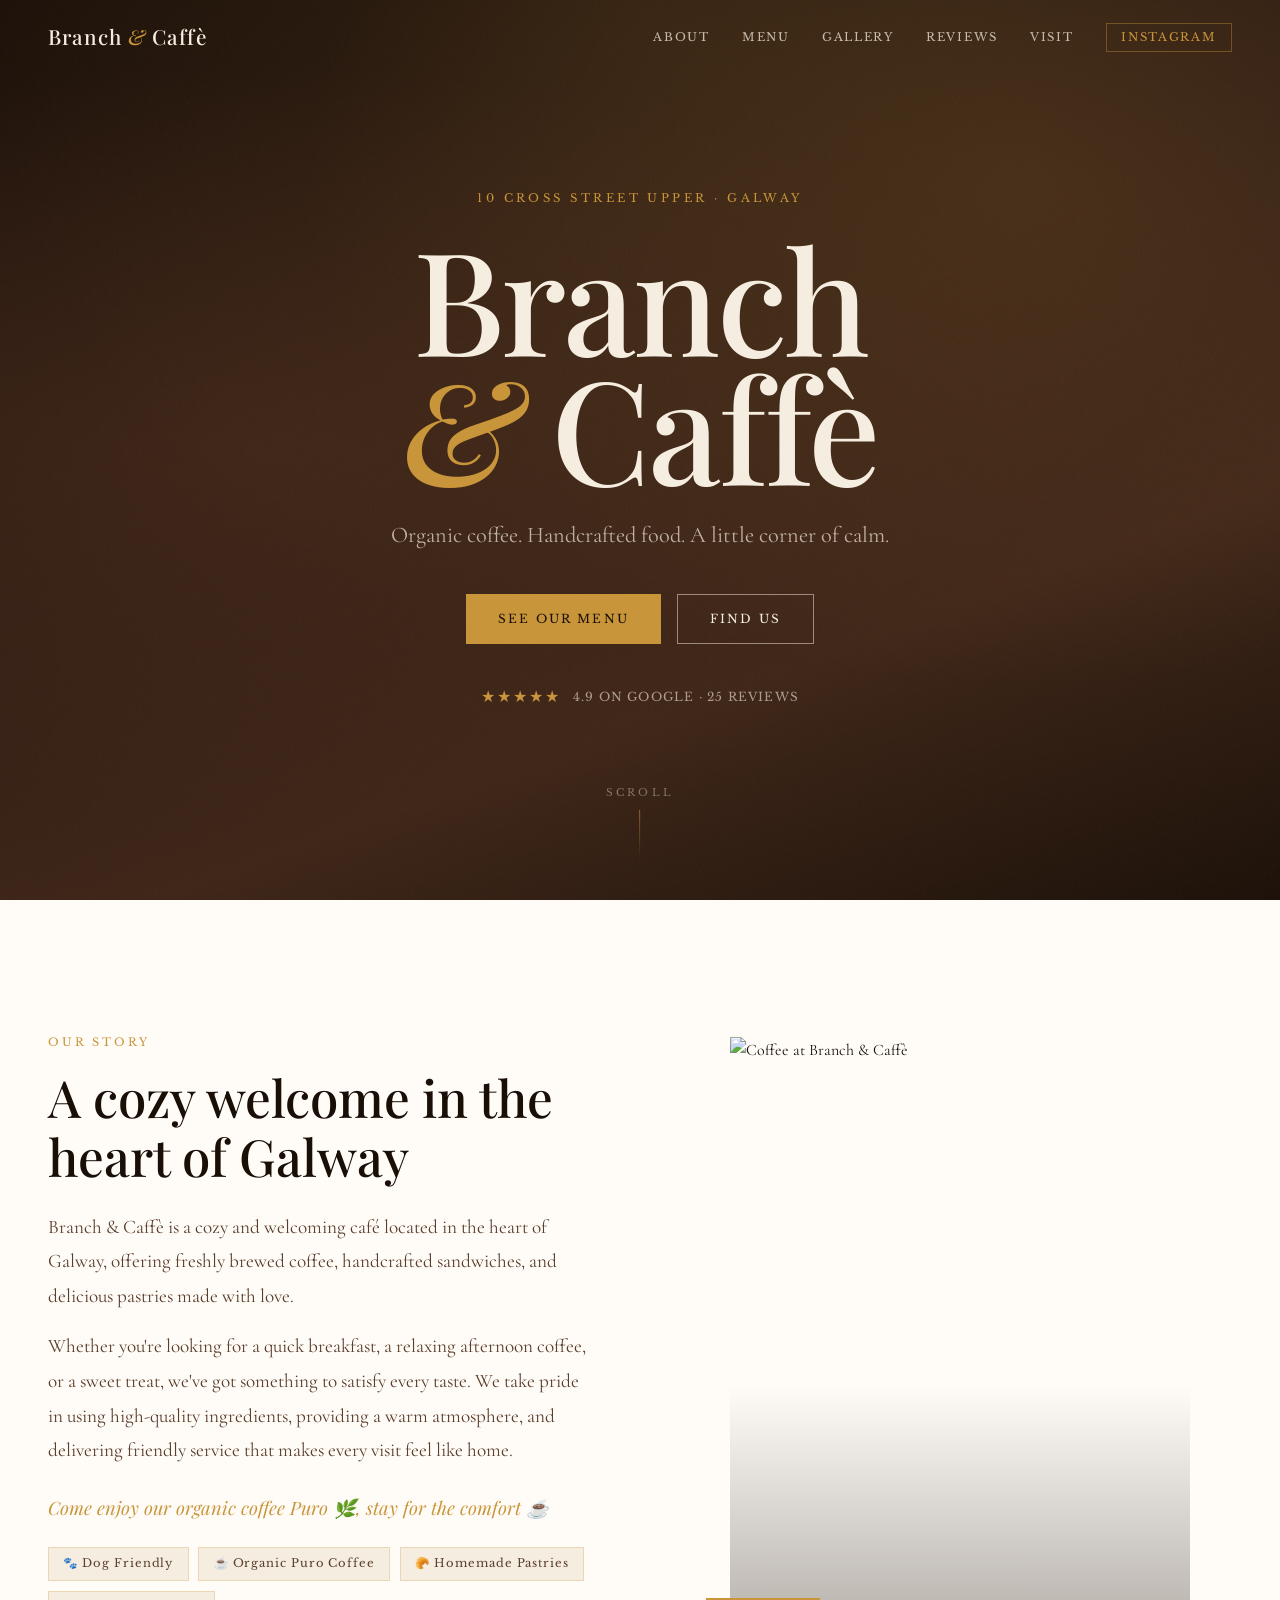
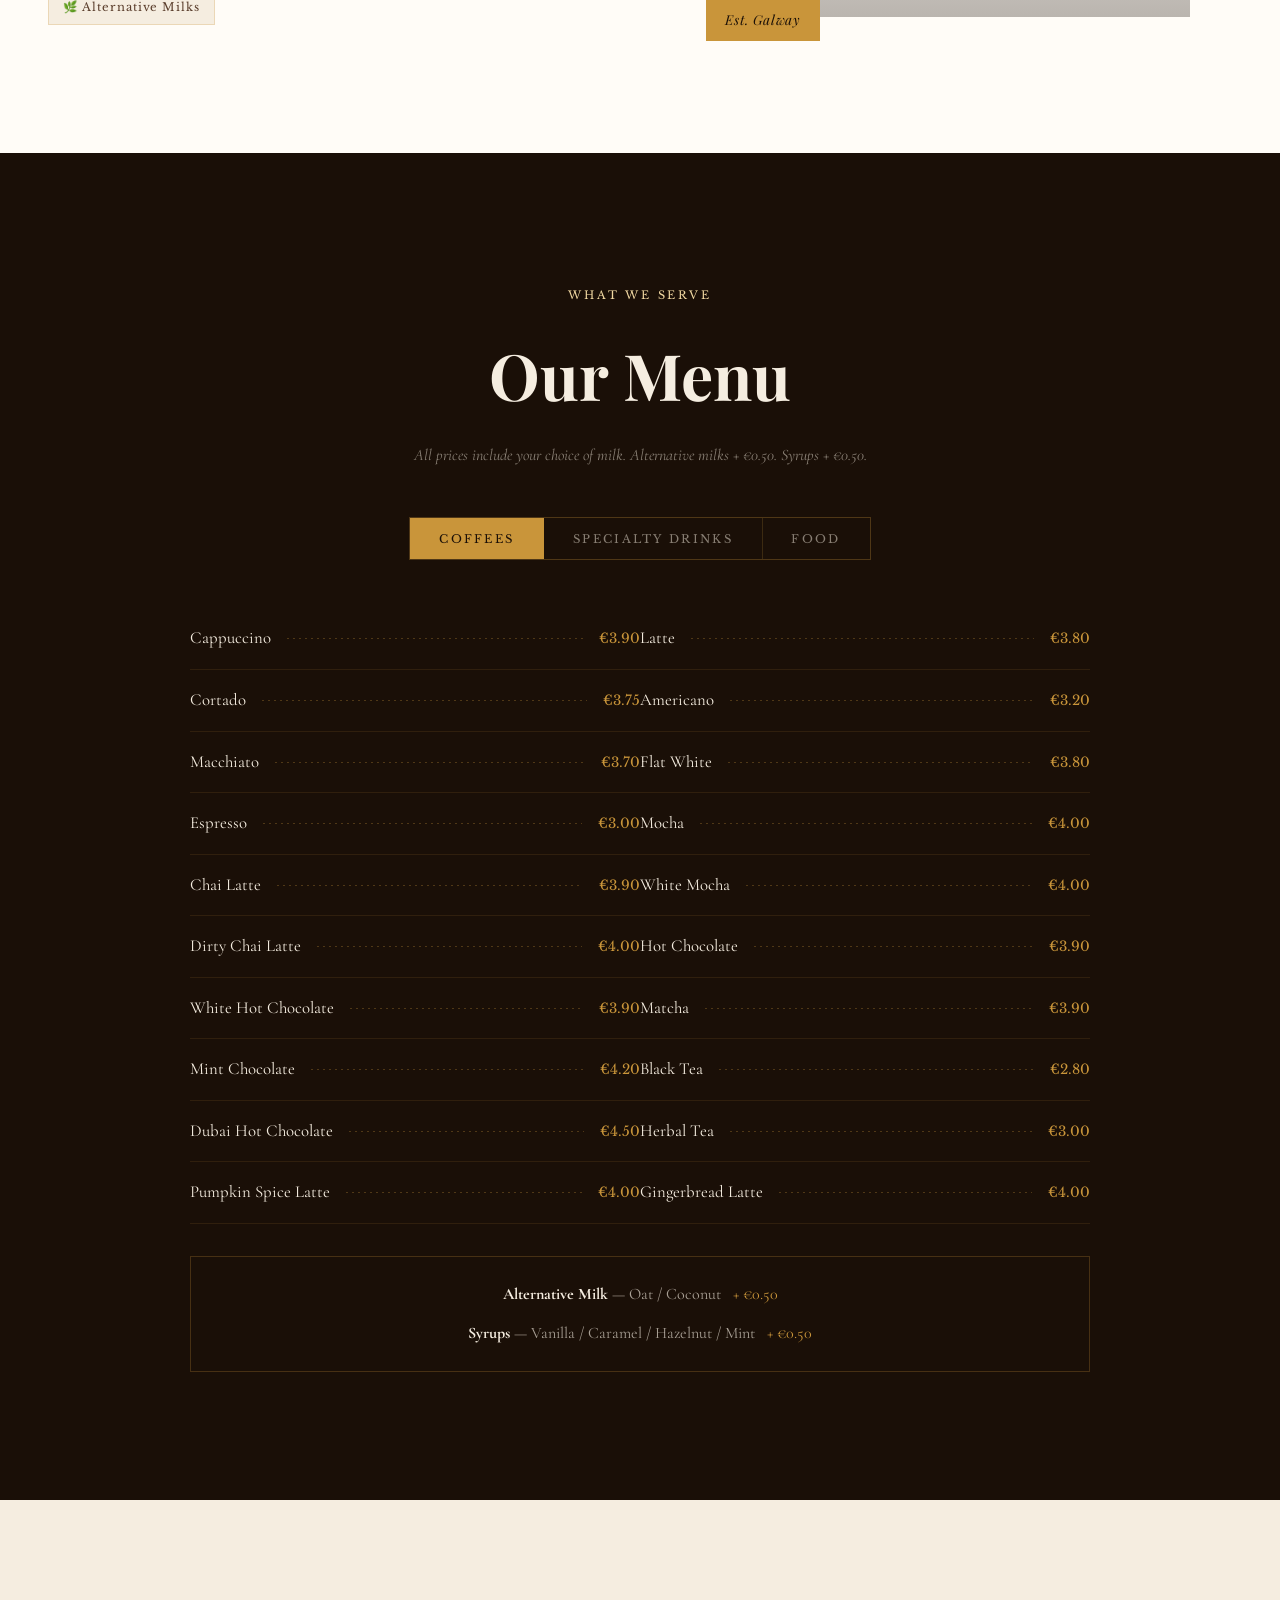
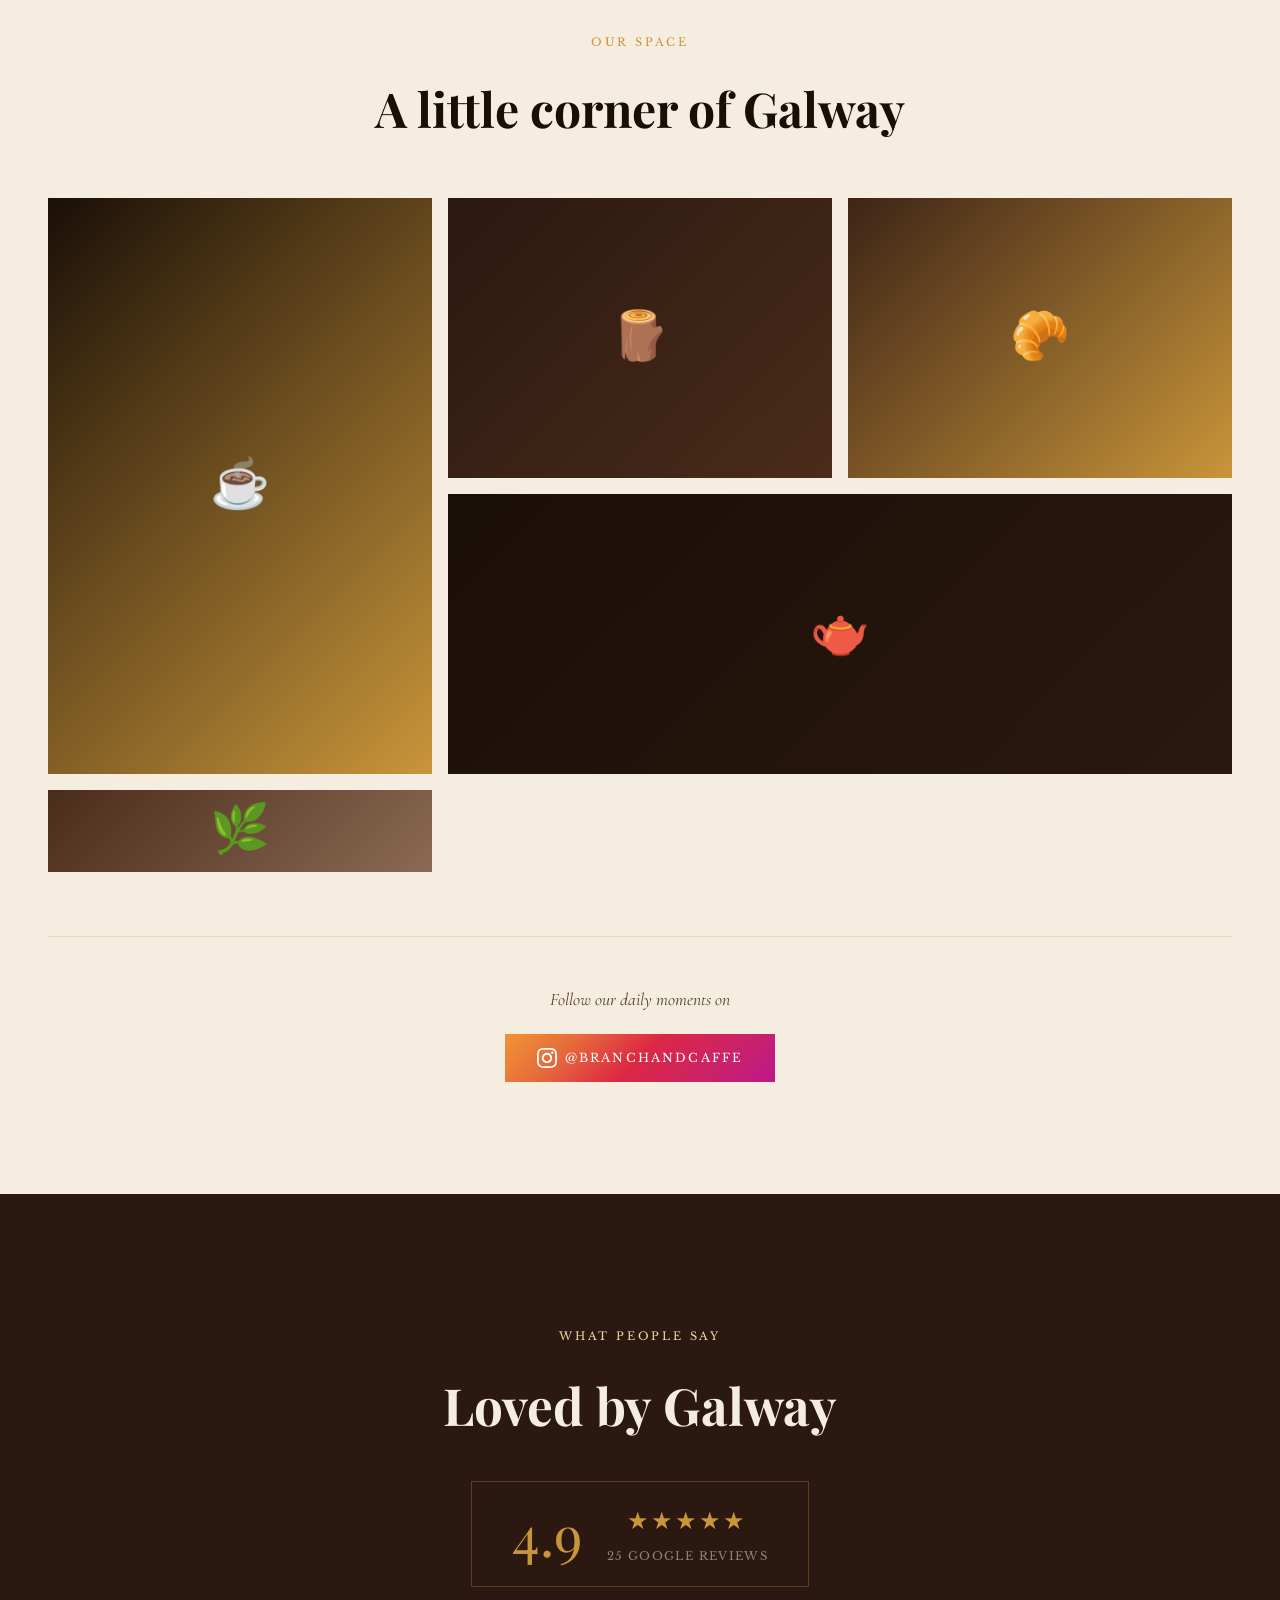
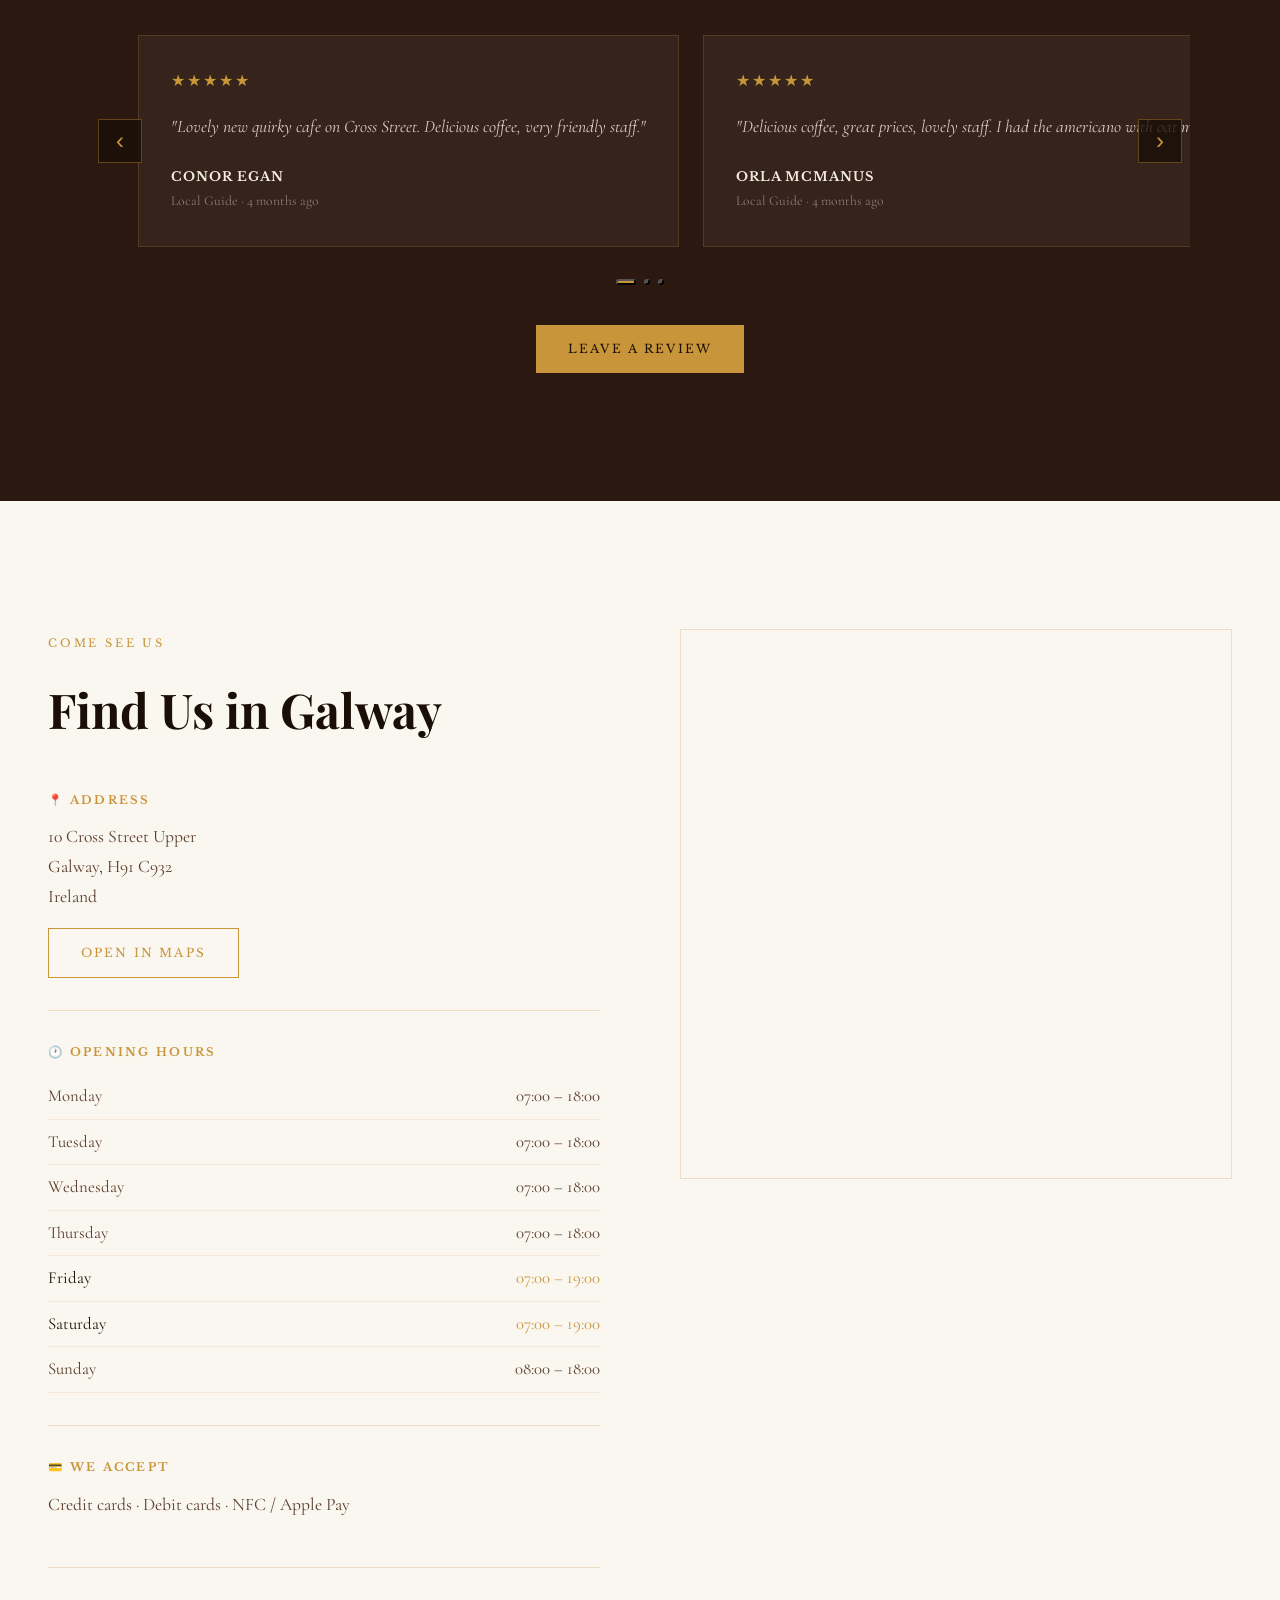
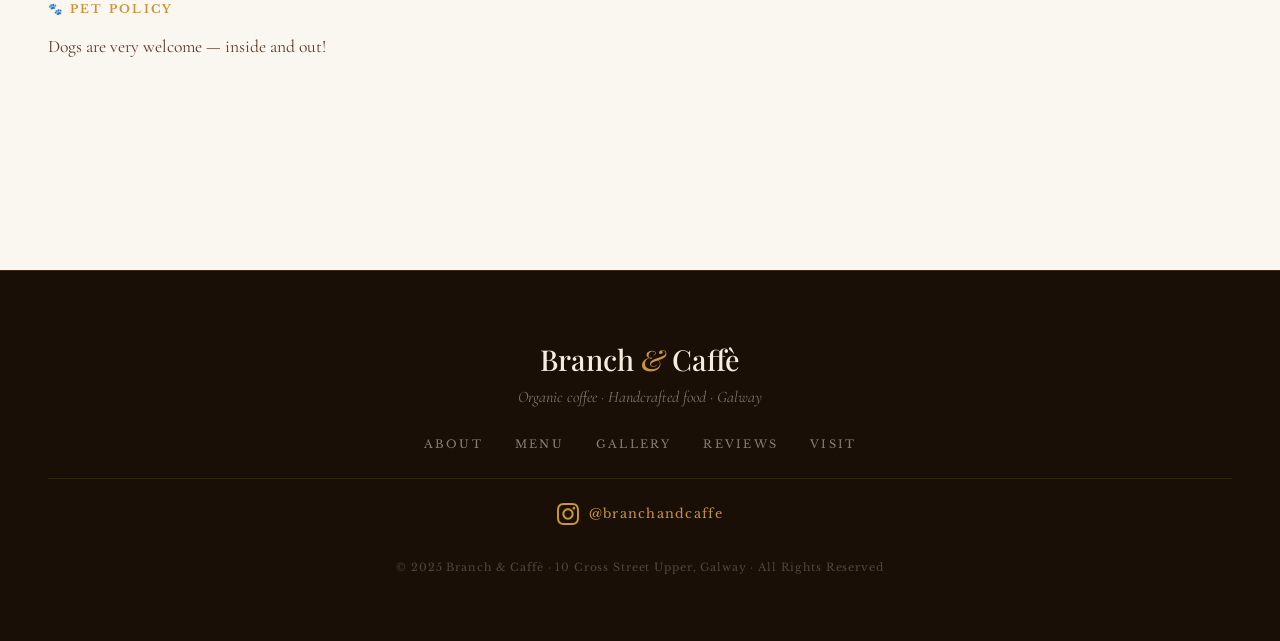
==== index.html @ 41e551ce "Add files via upload" ====
<!DOCTYPE html>
<html lang="en">
<head>
  <meta charset="UTF-8" />
  <meta name="viewport" content="width=device-width, initial-scale=1.0" />
  <title>Branch & Caffè — Galway</title>
  <meta name="description" content="A cozy and welcoming café in the heart of Galway. Organic Puro coffee, handcrafted sandwiches, and delicious pastries made with love." />
  <link rel="preconnect" href="https://fonts.googleapis.com" />
  <link rel="preconnect" href="https://fonts.gstatic.com" crossorigin />
  <link href="https://fonts.googleapis.com/css2?family=Playfair+Display:ital,wght@0,400;0,500;0,700;1,400;1,500&family=Cormorant+Garamond:ital,wght@0,300;0,400;0,500;1,300;1,400&family=Libre+Baskerville:ital,wght@0,400;0,700;1,400&display=swap" rel="stylesheet" />
  <style>/* =============================================
   BRANCH & CAFFÈ — CSS
   Aesthetic: Warm editorial / artisan café
   Palette: Espresso brown, cream ivory, warm gold
============================================= */

*, *::before, *::after {
  box-sizing: border-box;
  margin: 0;
  padding: 0;
}

:root {
  --espresso: #1a0f07;
  --dark-roast: #2b1810;
  --medium-roast: #4a2c1a;
  --cream: #f5ede0;
  --ivory: #faf6f0;
  --warm-white: #fffcf7;
  --gold: #c9953a;
  --gold-light: #e8b86d;
  --gold-pale: #f2d9a2;
  --text-dark: #1a0f07;
  --text-mid: #5a3d2b;
  --text-light: #8a6a54;
  --border: rgba(201, 149, 58, 0.25);

  --font-display: 'Playfair Display', Georgia, serif;
  --font-body: 'Cormorant Garamond', Georgia, serif;
  --font-serif: 'Libre Baskerville', Georgia, serif;

  --transition: 0.35s cubic-bezier(0.4, 0, 0.2, 1);
  --radius: 2px;
}

html {
  scroll-behavior: smooth;
  font-size: 16px;
}

body {
  font-family: var(--font-body);
  background: var(--ivory);
  color: var(--text-dark);
  line-height: 1.7;
  overflow-x: hidden;
}

img {
  display: block;
  width: 100%;
  height: 100%;
  object-fit: cover;
}

/* =============================================
   UTILITIES
============================================= */

.section-label {
  display: inline-block;
  font-family: var(--font-serif);
  font-size: 0.7rem;
  font-weight: 400;
  letter-spacing: 0.25em;
  text-transform: uppercase;
  color: var(--gold);
  margin-bottom: 1rem;
}

.stars {
  color: var(--gold);
  letter-spacing: 2px;
  font-size: 1rem;
}
.stars--lg { font-size: 1.5rem; }

/* BUTTONS */
.btn {
  display: inline-flex;
  align-items: center;
  gap: 0.5rem;
  padding: 0.85rem 2rem;
  font-family: var(--font-serif);
  font-size: 0.75rem;
  letter-spacing: 0.18em;
  text-transform: uppercase;
  text-decoration: none;
  border: none;
  cursor: pointer;
  transition: var(--transition);
  position: relative;
  overflow: hidden;
}
.btn::before {
  content: '';
  position: absolute;
  inset: 0;
  background: rgba(255,255,255,0.1);
  transform: translateX(-100%);
  transition: transform 0.4s ease;
}
.btn:hover::before { transform: translateX(0); }

.btn--primary {
  background: var(--gold);
  color: var(--espresso);
}
.btn--primary:hover { background: var(--gold-light); }

.btn--ghost {
  background: transparent;
  color: var(--cream);
  border: 1px solid rgba(245,237,224,0.5);
}
.btn--ghost:hover { border-color: var(--cream); background: rgba(245,237,224,0.08); }

.btn--outline {
  background: transparent;
  color: var(--gold);
  border: 1px solid var(--gold);
}
.btn--outline:hover { background: var(--gold); color: var(--espresso); }

.btn--instagram {
  background: linear-gradient(135deg, #f09433 0%, #e6683c 25%, #dc2743 50%, #cc2366 75%, #bc1888 100%);
  color: white;
}
.btn--instagram:hover { opacity: 0.9; transform: translateY(-1px); }

/* =============================================
   NAVIGATION
============================================= */

.nav {
  position: fixed;
  top: 0;
  left: 0;
  right: 0;
  z-index: 1000;
  display: flex;
  align-items: center;
  justify-content: space-between;
  padding: 1.2rem 3rem;
  transition: background 0.4s ease, box-shadow 0.4s ease;
}
.nav.scrolled {
  background: rgba(26, 15, 7, 0.97);
  backdrop-filter: blur(12px);
  box-shadow: 0 1px 0 rgba(201,149,58,0.2);
}

.nav__logo-text {
  font-family: var(--font-display);
  font-size: 1.3rem;
  font-weight: 500;
  color: var(--cream);
  letter-spacing: 0.05em;
}
.nav__logo-text em {
  font-style: italic;
  color: var(--gold);
}

.nav__links {
  display: flex;
  list-style: none;
  gap: 2rem;
  align-items: center;
}

.nav__link {
  font-family: var(--font-serif);
  font-size: 0.72rem;
  letter-spacing: 0.15em;
  text-transform: uppercase;
  text-decoration: none;
  color: rgba(245,237,224,0.75);
  transition: color 0.25s ease;
  position: relative;
}
.nav__link::after {
  content: '';
  position: absolute;
  bottom: -3px;
  left: 0;
  width: 0;
  height: 1px;
  background: var(--gold);
  transition: width 0.3s ease;
}
.nav__link:hover { color: var(--cream); }
.nav__link:hover::after { width: 100%; }

.nav__link--ig {
  color: var(--gold);
  border: 1px solid rgba(201,149,58,0.4);
  padding: 0.4rem 0.9rem;
}
.nav__link--ig::after { display: none; }
.nav__link--ig:hover { background: rgba(201,149,58,0.15); border-color: var(--gold); }

.nav__toggle {
  display: none;
  flex-direction: column;
  gap: 5px;
  background: none;
  border: none;
  cursor: pointer;
  padding: 4px;
}
.nav__toggle span {
  display: block;
  width: 24px;
  height: 1.5px;
  background: var(--cream);
  transition: var(--transition);
}
.nav__toggle.open span:nth-child(1) { transform: rotate(45deg) translate(4.5px, 4.5px); }
.nav__toggle.open span:nth-child(2) { opacity: 0; }
.nav__toggle.open span:nth-child(3) { transform: rotate(-45deg) translate(4.5px, -4.5px); }

/* =============================================
   HERO
============================================= */

.hero {
  position: relative;
  height: 100vh;
  min-height: 700px;
  display: flex;
  align-items: center;
  justify-content: center;
  overflow: hidden;
}

.hero__bg {
  position: absolute;
  inset: 0;
  background:
    radial-gradient(ellipse at 20% 50%, rgba(74,44,26,0.6) 0%, transparent 60%),
    radial-gradient(ellipse at 80% 20%, rgba(201,149,58,0.15) 0%, transparent 50%),
    linear-gradient(160deg, #1a0f07 0%, #2b1810 40%, #3d2416 70%, #1a0f07 100%);
}

.hero__grain {
  position: absolute;
  inset: 0;
  opacity: 0.04;
  background-image: url("data:image/svg+xml,%3Csvg viewBox='0 0 512 512' xmlns='http://www.w3.org/2000/svg'%3E%3Cfilter id='n'%3E%3CfeTurbulence type='fractalNoise' baseFrequency='0.75' numOctaves='4' stitchTiles='stitch'/%3E%3C/filter%3E%3Crect width='100%25' height='100%25' filter='url(%23n)'/%3E%3C/svg%3E");
  background-size: 256px 256px;
}

.hero__lights {
  position: absolute;
  inset: 0;
  background: radial-gradient(circle at 50% 0%, rgba(201,149,58,0.08) 0%, transparent 60%);
  animation: pulse-light 6s ease-in-out infinite alternate;
}

@keyframes pulse-light {
  from { opacity: 0.5; }
  to { opacity: 1; }
}

.hero__content {
  position: relative;
  z-index: 2;
  text-align: center;
  padding: 2rem;
  animation: fade-up 1.2s ease forwards;
}

@keyframes fade-up {
  from { opacity: 0; transform: translateY(30px); }
  to { opacity: 1; transform: translateY(0); }
}

.hero__eyebrow {
  font-family: var(--font-serif);
  font-size: 0.72rem;
  letter-spacing: 0.3em;
  text-transform: uppercase;
  color: var(--gold);
  margin-bottom: 1.5rem;
  animation: fade-up 1.2s ease 0.1s both;
}

.hero__title {
  font-family: var(--font-display);
  font-size: clamp(4rem, 12vw, 9rem);
  font-weight: 500;
  line-height: 0.9;
  color: var(--cream);
  letter-spacing: -0.02em;
  margin-bottom: 1.5rem;
  animation: fade-up 1.2s ease 0.2s both;
}
.hero__title em {
  font-style: italic;
  color: var(--gold);
}

.hero__tagline {
  font-family: var(--font-body);
  font-size: clamp(1rem, 2.5vw, 1.4rem);
  color: rgba(245,237,224,0.7);
  margin-bottom: 2.5rem;
  animation: fade-up 1.2s ease 0.35s both;
}

.hero__ctas {
  display: flex;
  gap: 1rem;
  justify-content: center;
  flex-wrap: wrap;
  margin-bottom: 2.5rem;
  animation: fade-up 1.2s ease 0.45s both;
}

.hero__rating {
  display: flex;
  align-items: center;
  gap: 0.75rem;
  justify-content: center;
  animation: fade-up 1.2s ease 0.55s both;
}
.hero__rating span {
  font-family: var(--font-serif);
  font-size: 0.75rem;
  letter-spacing: 0.1em;
  color: rgba(245,237,224,0.6);
  text-transform: uppercase;
}

.hero__scroll {
  position: absolute;
  bottom: 2.5rem;
  left: 50%;
  transform: translateX(-50%);
  display: flex;
  flex-direction: column;
  align-items: center;
  gap: 0.5rem;
  z-index: 2;
}
.hero__scroll span {
  font-family: var(--font-serif);
  font-size: 0.65rem;
  letter-spacing: 0.3em;
  text-transform: uppercase;
  color: rgba(245,237,224,0.4);
}
.hero__scroll-line {
  width: 1px;
  height: 50px;
  background: linear-gradient(to bottom, rgba(201,149,58,0.6), transparent);
  animation: scroll-line 2s ease-in-out infinite;
}
@keyframes scroll-line {
  0%, 100% { transform: scaleY(0.3); opacity: 0.3; }
  50% { transform: scaleY(1); opacity: 1; }
}

/* =============================================
   ABOUT
============================================= */

.about {
  background: var(--warm-white);
  padding: 8rem 3rem;
}

.about__container {
  max-width: 1200px;
  margin: 0 auto;
  display: grid;
  grid-template-columns: 1fr 1fr;
  gap: 6rem;
  align-items: center;
}

.about__title {
  font-family: var(--font-display);
  font-size: clamp(2rem, 4vw, 3.2rem);
  font-weight: 500;
  line-height: 1.15;
  color: var(--espresso);
  margin-bottom: 1.5rem;
}

.about__body {
  font-size: 1.2rem;
  color: var(--text-mid);
  margin-bottom: 1rem;
  line-height: 1.8;
}

.about__tagline {
  font-family: var(--font-display);
  font-style: italic;
  font-size: 1.15rem;
  color: var(--gold);
  margin: 1.5rem 0;
}

.about__badges {
  display: flex;
  flex-wrap: wrap;
  gap: 0.6rem;
  margin-top: 1.5rem;
}

.badge {
  font-family: var(--font-serif);
  font-size: 0.72rem;
  letter-spacing: 0.08em;
  padding: 0.4rem 0.9rem;
  border: 1px solid var(--border);
  color: var(--text-mid);
  background: var(--cream);
}

.about__visual {
  display: flex;
  justify-content: center;
}

.about__img-frame {
  position: relative;
  width: 100%;
  max-width: 460px;
}

.about__img-inner {
  height: 580px;
  overflow: hidden;
  position: relative;
}
.about__img-inner::after {
  content: '';
  position: absolute;
  inset: 0;
  background: linear-gradient(to bottom, transparent 60%, rgba(26,15,7,0.3));
}
.about__img-inner img {
  transition: transform 0.8s ease;
}
.about__img-inner:hover img { transform: scale(1.04); }

.about__img-accent {
  position: absolute;
  bottom: -1.5rem;
  left: -1.5rem;
  background: var(--gold);
  color: var(--espresso);
  font-family: var(--font-display);
  font-style: italic;
  font-size: 0.85rem;
  padding: 0.6rem 1.2rem;
  letter-spacing: 0.05em;
}

/* =============================================
   MENU
============================================= */

.menu {
  background: var(--espresso);
  padding: 8rem 3rem;
}

.menu__container {
  max-width: 900px;
  margin: 0 auto;
  text-align: center;
}

.menu .section-label { color: var(--gold-pale); }

.menu__title {
  font-family: var(--font-display);
  font-size: clamp(2.5rem, 5vw, 4rem);
  color: var(--cream);
  margin-bottom: 0.75rem;
}

.menu__sub {
  font-family: var(--font-body);
  font-size: 1rem;
  color: rgba(245,237,224,0.5);
  margin-bottom: 3rem;
  font-style: italic;
}

.menu__tabs {
  display: flex;
  justify-content: center;
  gap: 0;
  margin-bottom: 3rem;
  border: 1px solid rgba(201,149,58,0.3);
  display: inline-flex;
}

.menu__tab {
  font-family: var(--font-serif);
  font-size: 0.72rem;
  letter-spacing: 0.2em;
  text-transform: uppercase;
  padding: 0.85rem 1.8rem;
  background: transparent;
  color: rgba(245,237,224,0.5);
  border: none;
  cursor: pointer;
  transition: var(--transition);
  border-right: 1px solid rgba(201,149,58,0.2);
}
.menu__tab:last-child { border-right: none; }
.menu__tab.active, .menu__tab:hover {
  background: var(--gold);
  color: var(--espresso);
}

.menu__panel {
  display: none;
  animation: fade-in 0.4s ease;
}
.menu__panel.active { display: block; }

@keyframes fade-in {
  from { opacity: 0; transform: translateY(8px); }
  to { opacity: 1; transform: translateY(0); }
}

.menu__grid {
  display: grid;
  grid-template-columns: 1fr 1fr;
  gap: 0;
}

.menu__item {
  display: flex;
  align-items: baseline;
  gap: 0.5rem;
  padding: 1rem 0;
  border-bottom: 1px solid rgba(201,149,58,0.12);
  text-align: left;
}

.menu__name {
  font-family: var(--font-body);
  font-size: 1.05rem;
  color: var(--cream);
  white-space: nowrap;
}

.menu__dots {
  flex: 1;
  height: 1px;
  background: repeating-linear-gradient(to right, rgba(201,149,58,0.3) 0, rgba(201,149,58,0.3) 2px, transparent 2px, transparent 6px);
  margin: 0 0.5rem;
  min-width: 20px;
  transform: translateY(-4px);
}

.menu__price {
  font-family: var(--font-serif);
  font-size: 0.85rem;
  color: var(--gold);
  white-space: nowrap;
}

.menu__extras {
  margin-top: 2rem;
  padding: 1.5rem;
  border: 1px solid rgba(201,149,58,0.25);
  display: flex;
  flex-direction: column;
  gap: 0.75rem;
}

.menu__extra-item {
  font-family: var(--font-body);
  font-size: 1rem;
  color: rgba(245,237,224,0.65);
}
.menu__extra-item strong { color: var(--cream); }
.menu__extra-item span { color: var(--gold); margin-left: 0.5rem; }

.menu__note {
  margin-top: 2rem;
  font-family: var(--font-body);
  font-style: italic;
  font-size: 1rem;
  color: rgba(245,237,224,0.55);
}

/* =============================================
   GALLERY
============================================= */

.gallery {
  background: var(--cream);
  padding: 8rem 3rem 4rem;
}

.gallery__header {
  text-align: center;
  margin-bottom: 3rem;
}

.gallery__title {
  font-family: var(--font-display);
  font-size: clamp(2rem, 4vw, 3rem);
  color: var(--espresso);
}

.gallery__grid {
  max-width: 1300px;
  margin: 0 auto 4rem;
  display: grid;
  grid-template-columns: repeat(3, 1fr);
  grid-template-rows: 280px 280px;
  gap: 1rem;
}

.gallery__item {
  position: relative;
  overflow: hidden;
  cursor: pointer;
}
.gallery__item--tall { grid-row: span 2; }
.gallery__item--wide { grid-column: span 2; }

.gallery__item img {
  transition: transform 0.7s cubic-bezier(0.4, 0, 0.2, 1);
}
.gallery__item:hover img { transform: scale(1.06); }

.gallery__overlay {
  position: absolute;
  inset: 0;
  background: rgba(26,15,7,0);
  display: flex;
  align-items: flex-end;
  padding: 1.5rem;
  transition: background 0.4s ease;
}
.gallery__overlay span {
  font-family: var(--font-display);
  font-style: italic;
  font-size: 1.1rem;
  color: var(--cream);
  opacity: 0;
  transform: translateY(10px);
  transition: opacity 0.4s ease, transform 0.4s ease;
}
.gallery__item:hover .gallery__overlay { background: rgba(26,15,7,0.45); }
.gallery__item:hover .gallery__overlay span { opacity: 1; transform: translateY(0); }

.gallery__instagram {
  text-align: center;
  padding: 3rem 0;
  border-top: 1px solid var(--border);
}
.gallery__instagram p {
  font-family: var(--font-body);
  font-style: italic;
  font-size: 1.1rem;
  color: var(--text-mid);
  margin-bottom: 1.25rem;
}

/* =============================================
   REVIEWS
============================================= */

.reviews {
  background: var(--dark-roast);
  padding: 8rem 0;
}

.reviews__container {
  max-width: 1100px;
  margin: 0 auto;
  padding: 0 3rem;
  text-align: center;
}

.reviews .section-label { color: var(--gold-pale); }

.reviews__title {
  font-family: var(--font-display);
  font-size: clamp(2rem, 4vw, 3.5rem);
  color: var(--cream);
  margin-bottom: 2rem;
}

.reviews__score {
  display: inline-flex;
  align-items: center;
  gap: 1.5rem;
  margin-bottom: 3rem;
  padding: 1.25rem 2.5rem;
  border: 1px solid rgba(201,149,58,0.3);
}

.reviews__number {
  font-family: var(--font-display);
  font-size: 3.5rem;
  color: var(--gold);
  line-height: 1;
}

.reviews__count {
  font-family: var(--font-serif);
  font-size: 0.72rem;
  letter-spacing: 0.12em;
  text-transform: uppercase;
  color: rgba(245,237,224,0.5);
  display: block;
  margin-top: 0.25rem;
}

.reviews__track-wrapper {
  position: relative;
  overflow: hidden;
  margin: 0 -3rem;
}

.reviews__track {
  display: flex;
  transition: transform 0.55s cubic-bezier(0.4, 0, 0.2, 1);
  padding: 0 3rem;
  gap: 1.5rem;
}

.review-card {
  min-width: calc(33.333% - 1rem);
  background: rgba(245,237,224,0.05);
  border: 1px solid rgba(201,149,58,0.2);
  padding: 2rem;
  text-align: left;
  flex-shrink: 0;
  transition: border-color 0.3s ease;
}
.review-card:hover { border-color: rgba(201,149,58,0.5); }

.review-card__stars {
  color: var(--gold);
  letter-spacing: 2px;
  margin-bottom: 1rem;
}

.review-card__text {
  font-family: var(--font-body);
  font-style: italic;
  font-size: 1.1rem;
  color: rgba(245,237,224,0.85);
  line-height: 1.7;
  margin-bottom: 1.5rem;
}

.review-card__name {
  display: block;
  font-family: var(--font-serif);
  font-size: 0.8rem;
  font-weight: 700;
  letter-spacing: 0.08em;
  color: var(--cream);
  text-transform: uppercase;
}

.review-card__meta {
  font-family: var(--font-body);
  font-size: 0.85rem;
  color: rgba(245,237,224,0.45);
}

.reviews__nav {
  position: absolute;
  top: 50%;
  transform: translateY(-50%);
  width: 44px;
  height: 44px;
  background: rgba(26,15,7,0.8);
  border: 1px solid rgba(201,149,58,0.4);
  color: var(--gold);
  font-size: 1.5rem;
  cursor: pointer;
  display: flex;
  align-items: center;
  justify-content: center;
  transition: var(--transition);
  z-index: 10;
}
.reviews__nav:hover { background: var(--gold); color: var(--espresso); }
.reviews__nav--prev { left: 0.5rem; }
.reviews__nav--next { right: 0.5rem; }

.reviews__dots {
  display: flex;
  justify-content: center;
  gap: 0.5rem;
  margin-top: 2rem;
}

.reviews__dot {
  width: 6px;
  height: 6px;
  background: rgba(245,237,224,0.25);
  border-radius: 50%;
  cursor: pointer;
  transition: var(--transition);
}
.reviews__dot.active {
  background: var(--gold);
  width: 20px;
  border-radius: 3px;
}

.reviews__cta {
  margin-top: 2.5rem;
}

/* =============================================
   VISIT
============================================= */

.visit {
  background: var(--ivory);
  padding: 8rem 3rem;
}

.visit__container {
  max-width: 1200px;
  margin: 0 auto;
  display: grid;
  grid-template-columns: 1fr 1fr;
  gap: 5rem;
  align-items: start;
}

.visit__title {
  font-family: var(--font-display);
  font-size: clamp(2rem, 4vw, 3rem);
  color: var(--espresso);
  margin-bottom: 2.5rem;
}

.visit__block {
  margin-bottom: 2rem;
  padding-bottom: 2rem;
  border-bottom: 1px solid var(--border);
}
.visit__block:last-child { border-bottom: none; }

.visit__block h3 {
  font-family: var(--font-serif);
  font-size: 0.72rem;
  letter-spacing: 0.2em;
  text-transform: uppercase;
  color: var(--gold);
  margin-bottom: 0.75rem;
}

.visit__block p {
  font-family: var(--font-body);
  font-size: 1.1rem;
  color: var(--text-mid);
  line-height: 1.7;
  margin-bottom: 1rem;
}

.hours { width: 100%; }

.hours__row {
  display: flex;
  justify-content: space-between;
  padding: 0.5rem 0;
  font-family: var(--font-body);
  font-size: 1.05rem;
  color: var(--text-mid);
  border-bottom: 1px solid rgba(201,149,58,0.12);
}
.hours__row--highlight {
  color: var(--espresso);
  font-weight: 400;
}
.hours__row--highlight span:last-child { color: var(--gold); }

.visit__map {
  height: 550px;
  overflow: hidden;
  border: 1px solid var(--border);
  position: sticky;
  top: 100px;
}
.visit__map iframe { border: none; }

/* =============================================
   FOOTER
============================================= */

.footer {
  background: var(--espresso);
  padding: 4rem 3rem;
  border-top: 1px solid rgba(201,149,58,0.2);
}

.footer__container {
  max-width: 1200px;
  margin: 0 auto;
  display: flex;
  flex-direction: column;
  align-items: center;
  gap: 1.5rem;
  text-align: center;
}

.footer__logo {
  font-family: var(--font-display);
  font-size: 1.8rem;
  font-weight: 500;
  color: var(--cream);
}
.footer__logo em { font-style: italic; color: var(--gold); }

.footer__tagline {
  font-family: var(--font-body);
  font-style: italic;
  color: rgba(245,237,224,0.45);
  font-size: 1rem;
}

.footer__links {
  display: flex;
  gap: 2rem;
  flex-wrap: wrap;
  justify-content: center;
}

.footer__links a {
  font-family: var(--font-serif);
  font-size: 0.7rem;
  letter-spacing: 0.2em;
  text-transform: uppercase;
  text-decoration: none;
  color: rgba(245,237,224,0.5);
  transition: color 0.25s;
}
.footer__links a:hover { color: var(--gold); }

.footer__social {
  border-top: 1px solid rgba(201,149,58,0.15);
  padding-top: 1.5rem;
  width: 100%;
}

.footer__ig {
  display: inline-flex;
  align-items: center;
  gap: 0.6rem;
  text-decoration: none;
  font-family: var(--font-serif);
  font-size: 0.8rem;
  letter-spacing: 0.1em;
  color: var(--gold);
  transition: opacity 0.25s;
}
.footer__ig:hover { opacity: 0.75; }

.footer__copy {
  font-family: var(--font-serif);
  font-size: 0.68rem;
  letter-spacing: 0.08em;
  color: rgba(245,237,224,0.25);
}

/* =============================================
   RESPONSIVE
============================================= */

@media (max-width: 1024px) {
  .about__container,
  .visit__container {
    grid-template-columns: 1fr;
    gap: 3rem;
  }
  .about__visual { order: -1; }
  .about__img-inner { height: 400px; }
  .visit__map { height: 350px; position: static; }
  .menu__grid { grid-template-columns: 1fr; }
  .gallery__grid {
    grid-template-columns: repeat(2, 1fr);
    grid-template-rows: 240px 240px 240px;
  }
  .gallery__item--tall { grid-row: span 1; }
  .gallery__item--wide { grid-column: span 2; }
  .review-card { min-width: calc(50% - 0.75rem); }
}

@media (max-width: 768px) {
  .nav { padding: 1rem 1.5rem; }
  .nav__links {
    display: none;
    position: fixed;
    top: 0;
    left: 0;
    right: 0;
    bottom: 0;
    background: rgba(26,15,7,0.98);
    flex-direction: column;
    justify-content: center;
    gap: 2rem;
    z-index: 999;
  }
  .nav__links.open { display: flex; }
  .nav__link { font-size: 1.2rem; letter-spacing: 0.2em; }
  .nav__toggle { display: flex; z-index: 1000; }

  .hero__title { font-size: clamp(3.5rem, 18vw, 6rem); }

  .about, .menu, .gallery, .reviews, .visit {
    padding: 5rem 1.5rem;
  }

  .menu__tabs { flex-direction: column; width: 100%; }
  .menu__tab { border-right: none; border-bottom: 1px solid rgba(201,149,58,0.2); }
  .menu__tab:last-child { border-bottom: none; }

  .gallery__grid {
    grid-template-columns: 1fr;
    grid-template-rows: auto;
  }
  .gallery__item { height: 220px; }
  .gallery__item--wide { grid-column: span 1; }

  .reviews__track-wrapper { margin: 0 -1.5rem; }
  .reviews__track { padding: 0 1.5rem; }
  .review-card { min-width: calc(90vw - 3rem); }

  .footer { padding: 3rem 1.5rem; }
  .footer__links { gap: 1rem; }
}
</style>
</head>
<body>

  <!-- NAV -->
  <nav class="nav" id="nav">
    <div class="nav__logo">
      <span class="nav__logo-text">Branch <em>&</em> Caffè</span>
    </div>
    <button class="nav__toggle" id="navToggle" aria-label="Toggle menu">
      <span></span><span></span><span></span>
    </button>
    <ul class="nav__links" id="navLinks">
      <li><a href="#about" class="nav__link">About</a></li>
      <li><a href="#menu" class="nav__link">Menu</a></li>
      <li><a href="#gallery" class="nav__link">Gallery</a></li>
      <li><a href="#reviews" class="nav__link">Reviews</a></li>
      <li><a href="#visit" class="nav__link">Visit</a></li>
      <li><a href="https://www.instagram.com/branchandcaffe" target="_blank" class="nav__link nav__link--ig">Instagram</a></li>
    </ul>
  </nav>

  <!-- HERO -->
  <header class="hero" id="home">
    <div class="hero__bg">
      <div class="hero__grain"></div>
      <div class="hero__lights"></div>
    </div>
    <div class="hero__content">
      <p class="hero__eyebrow">10 Cross Street Upper · Galway</p>
      <h1 class="hero__title">
        Branch<br/><em>&</em> Caffè
      </h1>
      <p class="hero__tagline">Organic coffee. Handcrafted food. A little corner of calm.</p>
      <div class="hero__ctas">
        <a href="#menu" class="btn btn--primary">See Our Menu</a>
        <a href="#visit" class="btn btn--ghost">Find Us</a>
      </div>
      <div class="hero__rating">
        <div class="stars">★★★★★</div>
        <span>4.9 on Google · 25 reviews</span>
      </div>
    </div>
    <div class="hero__scroll">
      <span>scroll</span>
      <div class="hero__scroll-line"></div>
    </div>
  </header>

  <!-- ABOUT -->
  <section class="about" id="about">
    <div class="about__container">
      <div class="about__text">
        <span class="section-label">Our Story</span>
        <h2 class="about__title">A cozy welcome in the heart of Galway</h2>
        <p class="about__body">Branch & Caffè is a cozy and welcoming café located in the heart of Galway, offering freshly brewed coffee, handcrafted sandwiches, and delicious pastries made with love.</p>
        <p class="about__body">Whether you're looking for a quick breakfast, a relaxing afternoon coffee, or a sweet treat, we've got something to satisfy every taste. We take pride in using high-quality ingredients, providing a warm atmosphere, and delivering friendly service that makes every visit feel like home.</p>
        <p class="about__tagline">Come enjoy our organic coffee Puro 🌿, stay for the comfort ☕</p>
        <div class="about__badges">
          <div class="badge">🐾 Dog Friendly</div>
          <div class="badge">☕ Organic Puro Coffee</div>
          <div class="badge">🥐 Homemade Pastries</div>
          <div class="badge">🌿 Alternative Milks</div>
        </div>
      </div>
      <div class="about__visual">
        <div class="about__img-frame">
          <div class="about__img-inner">
            <img src="https://images.unsplash.com/photo-1495474472287-4d71bcdd2085?w=600&q=80" alt="Coffee at Branch & Caffè" loading="lazy" />
          </div>
          <div class="about__img-accent">Est. Galway</div>
        </div>
      </div>
    </div>
  </section>

  <!-- MENU -->
  <section class="menu" id="menu">
    <div class="menu__container">
      <span class="section-label">What We Serve</span>
      <h2 class="menu__title">Our Menu</h2>
      <p class="menu__sub">All prices include your choice of milk. Alternative milks + €0.50. Syrups + €0.50.</p>

      <div class="menu__tabs">
        <button class="menu__tab active" data-tab="coffee">Coffees</button>
        <button class="menu__tab" data-tab="specialty">Specialty Drinks</button>
        <button class="menu__tab" data-tab="food">Food</button>
      </div>

      <div class="menu__panel active" id="tab-coffee">
        <div class="menu__grid">
          <div class="menu__item"><span class="menu__name">Cappuccino</span><span class="menu__dots"></span><span class="menu__price">€3.90</span></div>
          <div class="menu__item"><span class="menu__name">Latte</span><span class="menu__dots"></span><span class="menu__price">€3.80</span></div>
          <div class="menu__item"><span class="menu__name">Cortado</span><span class="menu__dots"></span><span class="menu__price">€3.75</span></div>
          <div class="menu__item"><span class="menu__name">Americano</span><span class="menu__dots"></span><span class="menu__price">€3.20</span></div>
          <div class="menu__item"><span class="menu__name">Macchiato</span><span class="menu__dots"></span><span class="menu__price">€3.70</span></div>
          <div class="menu__item"><span class="menu__name">Flat White</span><span class="menu__dots"></span><span class="menu__price">€3.80</span></div>
          <div class="menu__item"><span class="menu__name">Espresso</span><span class="menu__dots"></span><span class="menu__price">€3.00</span></div>
          <div class="menu__item"><span class="menu__name">Mocha</span><span class="menu__dots"></span><span class="menu__price">€4.00</span></div>
          <div class="menu__item"><span class="menu__name">Chai Latte</span><span class="menu__dots"></span><span class="menu__price">€3.90</span></div>
          <div class="menu__item"><span class="menu__name">White Mocha</span><span class="menu__dots"></span><span class="menu__price">€4.00</span></div>
          <div class="menu__item"><span class="menu__name">Dirty Chai Latte</span><span class="menu__dots"></span><span class="menu__price">€4.00</span></div>
          <div class="menu__item"><span class="menu__name">Hot Chocolate</span><span class="menu__dots"></span><span class="menu__price">€3.90</span></div>
          <div class="menu__item"><span class="menu__name">White Hot Chocolate</span><span class="menu__dots"></span><span class="menu__price">€3.90</span></div>
          <div class="menu__item"><span class="menu__name">Matcha</span><span class="menu__dots"></span><span class="menu__price">€3.90</span></div>
          <div class="menu__item"><span class="menu__name">Mint Chocolate</span><span class="menu__dots"></span><span class="menu__price">€4.20</span></div>
          <div class="menu__item"><span class="menu__name">Black Tea</span><span class="menu__dots"></span><span class="menu__price">€2.80</span></div>
          <div class="menu__item"><span class="menu__name">Dubai Hot Chocolate</span><span class="menu__dots"></span><span class="menu__price">€4.50</span></div>
          <div class="menu__item"><span class="menu__name">Herbal Tea</span><span class="menu__dots"></span><span class="menu__price">€3.00</span></div>
          <div class="menu__item"><span class="menu__name">Pumpkin Spice Latte</span><span class="menu__dots"></span><span class="menu__price">€4.00</span></div>
          <div class="menu__item"><span class="menu__name">Gingerbread Latte</span><span class="menu__dots"></span><span class="menu__price">€4.00</span></div>
        </div>
        <div class="menu__extras">
          <div class="menu__extra-item">
            <strong>Alternative Milk</strong> — Oat / Coconut <span>+ €0.50</span>
          </div>
          <div class="menu__extra-item">
            <strong>Syrups</strong> — Vanilla / Caramel / Hazelnut / Mint <span>+ €0.50</span>
          </div>
        </div>
      </div>

      <div class="menu__panel" id="tab-specialty">
        <div class="menu__grid">
          <div class="menu__item"><span class="menu__name">Matcha Latte</span><span class="menu__dots"></span><span class="menu__price">€3.90</span></div>
          <div class="menu__item"><span class="menu__name">Pumpkin Spice Latte</span><span class="menu__dots"></span><span class="menu__price">€4.00</span></div>
          <div class="menu__item"><span class="menu__name">Gingerbread Latte</span><span class="menu__dots"></span><span class="menu__price">€4.00</span></div>
          <div class="menu__item"><span class="menu__name">Dirty Chai Latte</span><span class="menu__dots"></span><span class="menu__price">€4.00</span></div>
          <div class="menu__item"><span class="menu__name">Dubai Hot Chocolate</span><span class="menu__dots"></span><span class="menu__price">€4.50</span></div>
          <div class="menu__item"><span class="menu__name">Mint Chocolate</span><span class="menu__dots"></span><span class="menu__price">€4.20</span></div>
          <div class="menu__item"><span class="menu__name">White Hot Chocolate</span><span class="menu__dots"></span><span class="menu__price">€3.90</span></div>
          <div class="menu__item"><span class="menu__name">White Mocha</span><span class="menu__dots"></span><span class="menu__price">€4.00</span></div>
        </div>
      </div>

      <div class="menu__panel" id="tab-food">
        <div class="menu__grid">
          <div class="menu__item"><span class="menu__name">Fruit Scone</span><span class="menu__dots"></span><span class="menu__price">€2.50</span></div>
          <div class="menu__item"><span class="menu__name">Plain Croissant</span><span class="menu__dots"></span><span class="menu__price">€2.50</span></div>
          <div class="menu__item"><span class="menu__name">Pain au Raisin</span><span class="menu__dots"></span><span class="menu__price">€5.00</span></div>
          <div class="menu__item"><span class="menu__name">Apple Turnover</span><span class="menu__dots"></span><span class="menu__price">€3.30</span></div>
          <div class="menu__item"><span class="menu__name">Biscoff Cookie</span><span class="menu__dots"></span><span class="menu__price">€3.00</span></div>
          <div class="menu__item"><span class="menu__name">Handcrafted Sandwiches</span><span class="menu__dots"></span><span class="menu__price">Ask in store</span></div>
          <div class="menu__item"><span class="menu__name">Homemade Soup</span><span class="menu__dots"></span><span class="menu__price">Ask in store</span></div>
          <div class="menu__item"><span class="menu__name">Daily Pastries</span><span class="menu__dots"></span><span class="menu__price">Ask in store</span></div>
        </div>
        <p class="menu__note">🥐 Our pastries and food change daily — pop in to see what's fresh!</p>
      </div>
    </div>
  </section>

  <!-- GALLERY -->
  <section class="gallery" id="gallery">
    <div class="gallery__header">
      <span class="section-label">Our Space</span>
      <h2 class="gallery__title">A little corner of Galway</h2>
    </div>
    <div class="gallery__grid">
      <div class="gallery__item gallery__item--tall">
        <div style="width:100%;height:100%;background:linear-gradient(135deg,#1a0f07,#c9953a);display:flex;align-items:center;justify-content:center;font-size:3rem;">☕</div>
        <div class="gallery__overlay"><span>Our Coffee</span></div>
      </div>
      <div class="gallery__item">
        <div style="width:100%;height:100%;background:linear-gradient(135deg,#2b1810,#4a2c1a);display:flex;align-items:center;justify-content:center;font-size:3rem;">🪵</div>
        <div class="gallery__overlay"><span>The Space</span></div>
      </div>
      <div class="gallery__item">
        <div style="width:100%;height:100%;background:linear-gradient(135deg,#3d2416,#c9953a);display:flex;align-items:center;justify-content:center;font-size:3rem;">🥐</div>
        <div class="gallery__overlay"><span>Freshly Baked</span></div>
      </div>
      <div class="gallery__item gallery__item--wide">
        <div style="width:100%;height:100%;background:linear-gradient(135deg,#1a0f07,#2b1810);display:flex;align-items:center;justify-content:center;font-size:3rem;">🫖</div>
        <div class="gallery__overlay"><span>Come In</span></div>
      </div>
      <div class="gallery__item">
        <div style="width:100%;height:100%;background:linear-gradient(135deg,#4a2c1a,#8a6a54);display:flex;align-items:center;justify-content:center;font-size:3rem;">🌿</div>
        <div class="gallery__overlay"><span>Organic Puro</span></div>
      </div>
    </div>
    <div class="gallery__instagram">
      <p>Follow our daily moments on</p>
      <a href="https://www.instagram.com/branchandcaffe" target="_blank" class="btn btn--instagram">
        <svg width="20" height="20" viewBox="0 0 24 24" fill="currentColor"><path d="M12 2.163c3.204 0 3.584.012 4.85.07 3.252.148 4.771 1.691 4.919 4.919.058 1.265.069 1.645.069 4.849 0 3.205-.012 3.584-.069 4.849-.149 3.225-1.664 4.771-4.919 4.919-1.266.058-1.644.07-4.85.07-3.204 0-3.584-.012-4.849-.07-3.26-.149-4.771-1.699-4.919-4.92-.058-1.265-.07-1.644-.07-4.849 0-3.204.013-3.583.07-4.849.149-3.227 1.664-4.771 4.919-4.919 1.266-.057 1.645-.069 4.849-.069zm0-2.163c-3.259 0-3.667.014-4.947.072-4.358.2-6.78 2.618-6.98 6.98-.059 1.281-.073 1.689-.073 4.948 0 3.259.014 3.668.072 4.948.2 4.358 2.618 6.78 6.98 6.98 1.281.058 1.689.072 4.948.072 3.259 0 3.668-.014 4.948-.072 4.354-.2 6.782-2.618 6.979-6.98.059-1.28.073-1.689.073-4.948 0-3.259-.014-3.667-.072-4.947-.196-4.354-2.617-6.78-6.979-6.98-1.281-.059-1.69-.073-4.949-.073zm0 5.838c-3.403 0-6.162 2.759-6.162 6.162s2.759 6.163 6.162 6.163 6.162-2.759 6.162-6.163c0-3.403-2.759-6.162-6.162-6.162zm0 10.162c-2.209 0-4-1.79-4-4 0-2.209 1.791-4 4-4s4 1.791 4 4c0 2.21-1.791 4-4 4zm6.406-11.845c-.796 0-1.441.645-1.441 1.44s.645 1.44 1.441 1.44c.795 0 1.439-.645 1.439-1.44s-.644-1.44-1.439-1.44z"/></svg>
        @branchandcaffe
      </a>
    </div>
  </section>

  <!-- REVIEWS -->
  <section class="reviews" id="reviews">
    <div class="reviews__container">
      <span class="section-label">What People Say</span>
      <h2 class="reviews__title">Loved by Galway</h2>
      <div class="reviews__score">
        <span class="reviews__number">4.9</span>
        <div>
          <div class="stars stars--lg">★★★★★</div>
          <span class="reviews__count">25 Google reviews</span>
        </div>
      </div>

      <div class="reviews__track-wrapper">
        <div class="reviews__track" id="reviewTrack">

          <div class="review-card">
            <div class="review-card__stars">★★★★★</div>
            <p class="review-card__text">"Lovely new quirky cafe on Cross Street. Delicious coffee, very friendly staff."</p>
            <div class="review-card__author">
              <span class="review-card__name">Conor Egan</span>
              <span class="review-card__meta">Local Guide · 4 months ago</span>
            </div>
          </div>

          <div class="review-card">
            <div class="review-card__stars">★★★★★</div>
            <p class="review-card__text">"Delicious coffee, great prices, lovely staff. I had the americano with oat milk and it was perfect :)"</p>
            <div class="review-card__author">
              <span class="review-card__name">Orla McManus</span>
              <span class="review-card__meta">Local Guide · 4 months ago</span>
            </div>
          </div>

          <div class="review-card">
            <div class="review-card__stars">★★★★★</div>
            <p class="review-card__text">"Beautiful café, quaint place, staff member sound, chilled place — watch the world go by. Cakes to die for, nice coffee!"</p>
            <div class="review-card__author">
              <span class="review-card__name">Maria Kiely</span>
              <span class="review-card__meta">9 coffee shop reviews · 4 months ago</span>
            </div>
          </div>

          <div class="review-card">
            <div class="review-card__stars">★★★★★</div>
            <p class="review-card__text">"Petit café très sympathique avec des délicieuses pâtisseries ! Serveuse adorable avec qui nous avons pu discuter !!"</p>
            <div class="review-card__author">
              <span class="review-card__name">Karla Vetillard</span>
              <span class="review-card__meta">2 months ago</span>
            </div>
          </div>

          <div class="review-card">
            <div class="review-card__stars">★★★★★</div>
            <p class="review-card__text">"Beautiful cosy place in heart of Galway city. Everything you need in one place — delicious pastry, sandwiches, homemade soup."</p>
            <div class="review-card__author">
              <span class="review-card__name">Marieta Majernikova</span>
              <span class="review-card__meta">Local Guide · 4 months ago</span>
            </div>
          </div>

          <div class="review-card">
            <div class="review-card__stars">★★★★★</div>
            <p class="review-card__text">"We went before Christmas and had coffee and mince pies, couldn't find any fault with our experience there. Small cafe with a few tables and a lovely atmosphere."</p>
            <div class="review-card__author">
              <span class="review-card__name">Libby Sweeney</span>
              <span class="review-card__meta">Local Guide · 4 months ago</span>
            </div>
          </div>

          <div class="review-card">
            <div class="review-card__stars">★★★★★</div>
            <p class="review-card__text">"Delicious coffee, kind face, and warm croissant."</p>
            <div class="review-card__author">
              <span class="review-card__name">Dr. Lisa</span>
              <span class="review-card__meta">Takeaway · Breakfast · 1 month ago</span>
            </div>
          </div>

        </div>
        <button class="reviews__nav reviews__nav--prev" id="reviewPrev" aria-label="Previous">‹</button>
        <button class="reviews__nav reviews__nav--next" id="reviewNext" aria-label="Next">›</button>
      </div>

      <div class="reviews__dots" id="reviewDots"></div>

      <a href="https://search.google.com/local/writereview?placeid=ChIJL2fGiQWOW0gROGbajMOenFg" target="_blank" class="btn btn--primary reviews__cta">Leave a Review</a>
    </div>
  </section>

  <!-- VISIT -->
  <section class="visit" id="visit">
    <div class="visit__container">
      <div class="visit__info">
        <span class="section-label">Come See Us</span>
        <h2 class="visit__title">Find Us in Galway</h2>

        <div class="visit__block">
          <h3>📍 Address</h3>
          <p>10 Cross Street Upper<br/>Galway, H91 C932<br/>Ireland</p>
          <a href="https://maps.google.com/?q=Branch+%26+Caf%C3%A8,+10+Cross+Street+Upper,+Galway" target="_blank" class="btn btn--outline">Open in Maps</a>
        </div>

        <div class="visit__block">
          <h3>🕐 Opening Hours</h3>
          <div class="hours">
            <div class="hours__row">
              <span>Monday</span><span>07:00 – 18:00</span>
            </div>
            <div class="hours__row">
              <span>Tuesday</span><span>07:00 – 18:00</span>
            </div>
            <div class="hours__row">
              <span>Wednesday</span><span>07:00 – 18:00</span>
            </div>
            <div class="hours__row">
              <span>Thursday</span><span>07:00 – 18:00</span>
            </div>
            <div class="hours__row hours__row--highlight">
              <span>Friday</span><span>07:00 – 19:00</span>
            </div>
            <div class="hours__row hours__row--highlight">
              <span>Saturday</span><span>07:00 – 19:00</span>
            </div>
            <div class="hours__row">
              <span>Sunday</span><span>08:00 – 18:00</span>
            </div>
          </div>
        </div>

        <div class="visit__block">
          <h3>💳 We Accept</h3>
          <p>Credit cards · Debit cards · NFC / Apple Pay</p>
        </div>

        <div class="visit__block">
          <h3>🐾 Pet Policy</h3>
          <p>Dogs are very welcome — inside and out!</p>
        </div>
      </div>

      <div class="visit__map">
        <iframe
          title="Branch & Caffè location"
          src="https://www.google.com/maps/embed?pb=!1m18!1m12!1m3!1d2387.329!2d-9.0564!3d53.2731!2m3!1f0!2f0!3f0!3m2!1i1024!2i768!4f13.1!3m3!1m2!1s0x485b72d908c66f2f%3A0x589cce83c86a6638!2sBranch%20%26%20Caff%C3%A8!5e0!3m2!1sen!2sie!4v1683000000000"
          width="100%"
          height="100%"
          style="border:0;"
          allowfullscreen=""
          loading="lazy"
          referrerpolicy="no-referrer-when-downgrade">
        </iframe>
      </div>
    </div>
  </section>

  <!-- FOOTER -->
  <footer class="footer">
    <div class="footer__container">
      <div class="footer__brand">
        <p class="footer__logo">Branch <em>&</em> Caffè</p>
        <p class="footer__tagline">Organic coffee · Handcrafted food · Galway</p>
      </div>
      <div class="footer__links">
        <a href="#about">About</a>
        <a href="#menu">Menu</a>
        <a href="#gallery">Gallery</a>
        <a href="#reviews">Reviews</a>
        <a href="#visit">Visit</a>
      </div>
      <div class="footer__social">
        <a href="https://www.instagram.com/branchandcaffe" target="_blank" class="footer__ig">
          <svg width="22" height="22" viewBox="0 0 24 24" fill="currentColor"><path d="M12 2.163c3.204 0 3.584.012 4.85.07 3.252.148 4.771 1.691 4.919 4.919.058 1.265.069 1.645.069 4.849 0 3.205-.012 3.584-.069 4.849-.149 3.225-1.664 4.771-4.919 4.919-1.266.058-1.644.07-4.85.07-3.204 0-3.584-.012-4.849-.07-3.26-.149-4.771-1.699-4.919-4.92-.058-1.265-.07-1.644-.07-4.849 0-3.204.013-3.583.07-4.849.149-3.227 1.664-4.771 4.919-4.919 1.266-.057 1.645-.069 4.849-.069zm0-2.163c-3.259 0-3.667.014-4.947.072-4.358.2-6.78 2.618-6.98 6.98-.059 1.281-.073 1.689-.073 4.948 0 3.259.014 3.668.072 4.948.2 4.358 2.618 6.78 6.98 6.98 1.281.058 1.689.072 4.948.072 3.259 0 3.668-.014 4.948-.072 4.354-.2 6.782-2.618 6.979-6.98.059-1.28.073-1.689.073-4.948 0-3.259-.014-3.667-.072-4.947-.196-4.354-2.617-6.78-6.979-6.98-1.281-.059-1.69-.073-4.949-.073zm0 5.838c-3.403 0-6.162 2.759-6.162 6.162s2.759 6.163 6.162 6.163 6.162-2.759 6.162-6.163c0-3.403-2.759-6.162-6.162-6.162zm0 10.162c-2.209 0-4-1.79-4-4 0-2.209 1.791-4 4-4s4 1.791 4 4c0 2.21-1.791 4-4 4zm6.406-11.845c-.796 0-1.441.645-1.441 1.44s.645 1.44 1.441 1.44c.795 0 1.439-.645 1.439-1.44s-.644-1.44-1.439-1.44z"/></svg>
          @branchandcaffe
        </a>
      </div>
      <p class="footer__copy">© 2025 Branch & Caffè · 10 Cross Street Upper, Galway · All Rights Reserved</p>
    </div>
  </footer>

  <script>/* =============================================
   BRANCH & CAFFÈ — JavaScript
============================================= */

document.addEventListener('DOMContentLoaded', () => {

  /* ── NAVIGATION ────────────────────────── */
  const nav = document.getElementById('nav');
  const navToggle = document.getElementById('navToggle');
  const navLinks = document.getElementById('navLinks');

  // Scroll-based nav transparency
  window.addEventListener('scroll', () => {
    if (window.scrollY > 60) {
      nav.classList.add('scrolled');
    } else {
      nav.classList.remove('scrolled');
    }
  }, { passive: true });

  // Mobile menu toggle
  navToggle.addEventListener('click', () => {
    const isOpen = navLinks.classList.toggle('open');
    navToggle.classList.toggle('open', isOpen);
    document.body.style.overflow = isOpen ? 'hidden' : '';
  });

  // Close menu on link click
  navLinks.querySelectorAll('.nav__link').forEach(link => {
    link.addEventListener('click', () => {
      navLinks.classList.remove('open');
      navToggle.classList.remove('open');
      document.body.style.overflow = '';
    });
  });

  /* ── MENU TABS ─────────────────────────── */
  const tabs = document.querySelectorAll('.menu__tab');
  const panels = document.querySelectorAll('.menu__panel');

  tabs.forEach(tab => {
    tab.addEventListener('click', () => {
      const target = tab.dataset.tab;

      tabs.forEach(t => t.classList.remove('active'));
      panels.forEach(p => p.classList.remove('active'));

      tab.classList.add('active');
      const panel = document.getElementById(`tab-${target}`);
      if (panel) panel.classList.add('active');
    });
  });

  /* ── REVIEWS CAROUSEL ──────────────────── */
  const track = document.getElementById('reviewTrack');
  const prevBtn = document.getElementById('reviewPrev');
  const nextBtn = document.getElementById('reviewNext');
  const dotsContainer = document.getElementById('reviewDots');

  if (track) {
    const cards = track.querySelectorAll('.review-card');
    let current = 0;

    const getVisible = () => {
      if (window.innerWidth <= 768) return 1;
      if (window.innerWidth <= 1024) return 2;
      return 3;
    };

    const totalSlides = () => Math.ceil(cards.length / getVisible());

    // Build dots
    const buildDots = () => {
      dotsContainer.innerHTML = '';
      const count = totalSlides();
      for (let i = 0; i < count; i++) {
        const dot = document.createElement('button');
        dot.className = `reviews__dot${i === current ? ' active' : ''}`;
        dot.setAttribute('aria-label', `Go to slide ${i + 1}`);
        dot.addEventListener('click', () => goTo(i));
        dotsContainer.appendChild(dot);
      }
    };

    const updateDots = () => {
      dotsContainer.querySelectorAll('.reviews__dot').forEach((dot, i) => {
        dot.classList.toggle('active', i === current);
      });
    };

    const goTo = (index) => {
      const vis = getVisible();
      const max = totalSlides() - 1;
      current = Math.max(0, Math.min(index, max));

      // Calculate how far to shift
      const cardWidth = cards[0].offsetWidth;
      const gap = 24; // 1.5rem gap
      const offset = current * vis * (cardWidth + gap);
      track.style.transform = `translateX(-${offset}px)`;

      updateDots();
    };

    prevBtn.addEventListener('click', () => goTo(current - 1));
    nextBtn.addEventListener('click', () => goTo(current + 1));

    // Auto-advance
    let autoplay = setInterval(() => goTo(current + 1 >= totalSlides() ? 0 : current + 1), 5000);

    track.addEventListener('mouseenter', () => clearInterval(autoplay));
    track.addEventListener('mouseleave', () => {
      autoplay = setInterval(() => goTo(current + 1 >= totalSlides() ? 0 : current + 1), 5000);
    });

    // Touch / swipe support
    let touchStartX = 0;
    track.addEventListener('touchstart', e => {
      touchStartX = e.touches[0].clientX;
    }, { passive: true });
    track.addEventListener('touchend', e => {
      const diff = touchStartX - e.changedTouches[0].clientX;
      if (Math.abs(diff) > 50) {
        diff > 0 ? goTo(current + 1) : goTo(current - 1);
      }
    }, { passive: true });

    buildDots();
    window.addEventListener('resize', () => {
      buildDots();
      goTo(0);
    });
  }

  /* ── SCROLL ANIMATIONS ─────────────────── */
  const observeEls = document.querySelectorAll(
    '.about__text, .about__visual, .menu__container, .visit__info, .visit__map, .gallery__item, .review-card'
  );

  const observer = new IntersectionObserver((entries) => {
    entries.forEach(entry => {
      if (entry.isIntersecting) {
        entry.target.style.opacity = '1';
        entry.target.style.transform = 'translateY(0)';
        observer.unobserve(entry.target);
      }
    });
  }, { threshold: 0.12 });

  observeEls.forEach((el, i) => {
    el.style.opacity = '0';
    el.style.transform = 'translateY(28px)';
    el.style.transition = `opacity 0.7s ease ${i * 0.05}s, transform 0.7s ease ${i * 0.05}s`;
    observer.observe(el);
  });

  /* ── SMOOTH ACTIVE NAV LINK ────────────── */
  const sections = document.querySelectorAll('section[id], header[id]');
  const navLinkEls = document.querySelectorAll('.nav__link[href^="#"]');

  const sectionObserver = new IntersectionObserver((entries) => {
    entries.forEach(entry => {
      if (entry.isIntersecting) {
        navLinkEls.forEach(link => {
          link.style.color = link.getAttribute('href') === `#${entry.target.id}`
            ? 'var(--cream)'
            : '';
        });
      }
    });
  }, { threshold: 0.4 });

  sections.forEach(s => sectionObserver.observe(s));

  /* ── GALLERY LIGHTBOX ──────────────────── */
  const galleryItems = document.querySelectorAll('.gallery__item');

  galleryItems.forEach(item => {
    item.addEventListener('click', () => {
      const img = item.querySelector('img');
      if (!img) return;

      const overlay = document.createElement('div');
      overlay.style.cssText = `
        position: fixed; inset: 0; z-index: 9999;
        background: rgba(26,15,7,0.95);
        display: flex; align-items: center; justify-content: center;
        cursor: zoom-out; animation: fade-in 0.3s ease;
      `;

      const image = document.createElement('img');
      image.src = img.src;
      image.style.cssText = `
        max-width: 90vw; max-height: 90vh;
        object-fit: contain; width: auto; height: auto;
        box-shadow: 0 0 60px rgba(0,0,0,0.5);
      `;

      const close = document.createElement('button');
      close.innerHTML = '×';
      close.style.cssText = `
        position: absolute; top: 1.5rem; right: 2rem;
        font-size: 2.5rem; color: var(--cream); background: none;
        border: none; cursor: pointer; line-height: 1;
        font-family: var(--font-display);
      `;

      overlay.appendChild(image);
      overlay.appendChild(close);
      document.body.appendChild(overlay);
      document.body.style.overflow = 'hidden';

      const closeLightbox = () => {
        document.body.removeChild(overlay);
        document.body.style.overflow = '';
      };

      close.addEventListener('click', closeLightbox);
      overlay.addEventListener('click', e => {
        if (e.target === overlay) closeLightbox();
      });
      document.addEventListener('keydown', e => {
        if (e.key === 'Escape') closeLightbox();
      }, { once: true });
    });
  });

  /* ── HERO PARALLAX ─────────────────────── */
  const heroBg = document.querySelector('.hero__bg');
  window.addEventListener('scroll', () => {
    if (heroBg && window.scrollY < window.innerHeight) {
      heroBg.style.transform = `translateY(${window.scrollY * 0.35}px)`;
    }
  }, { passive: true });

});
</script>
</body>
</html>
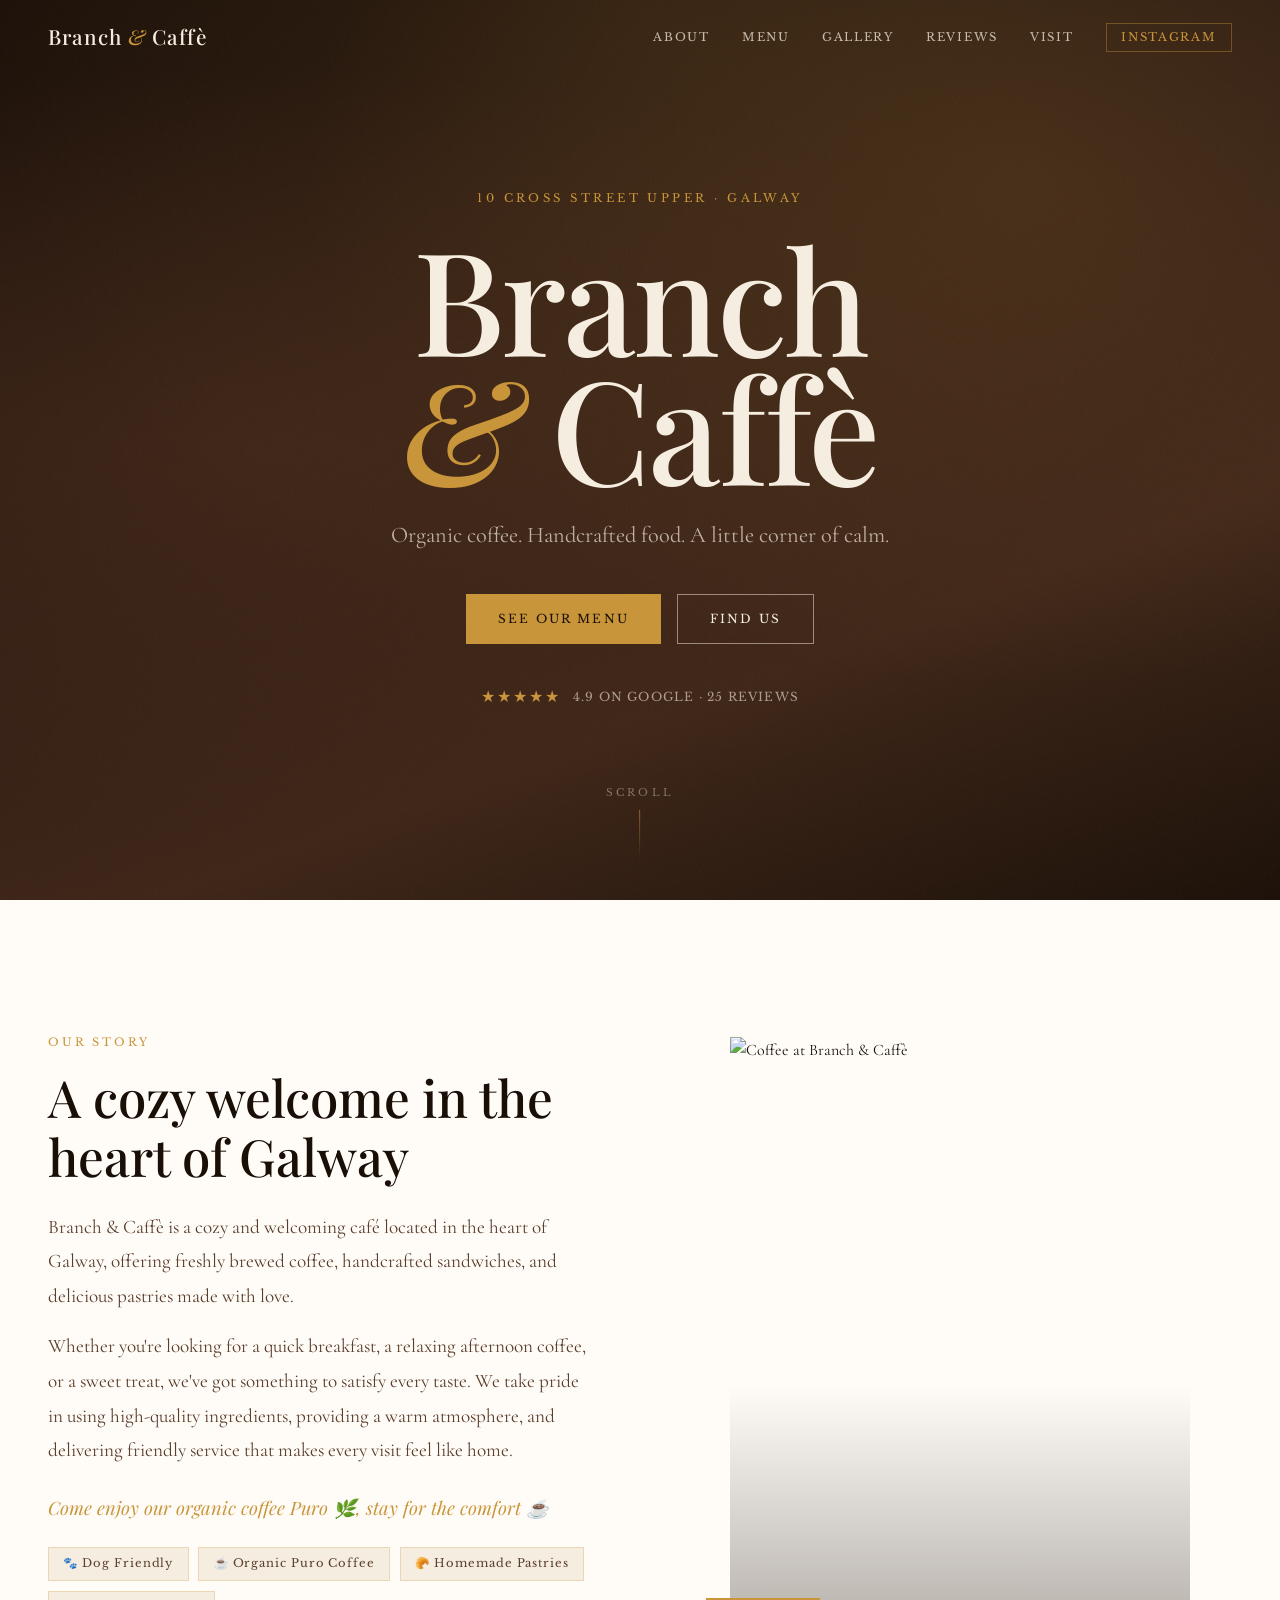
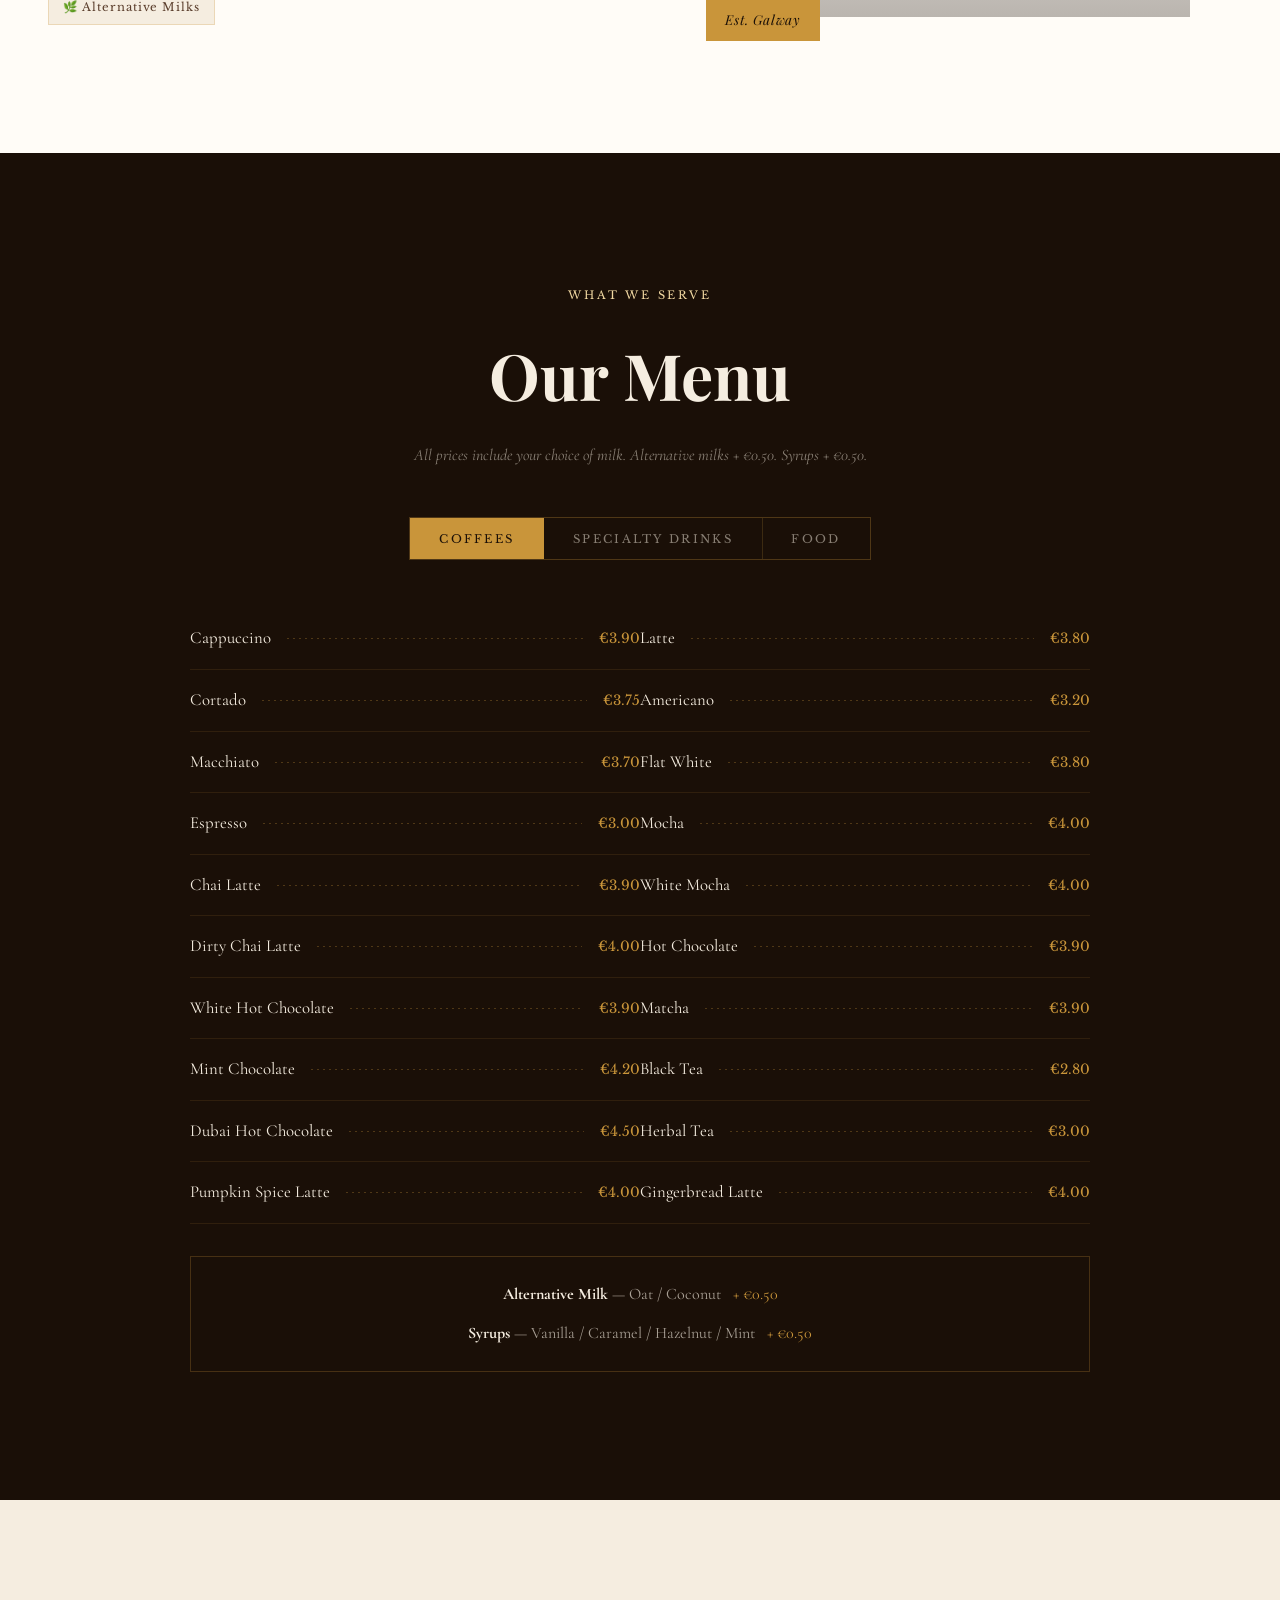
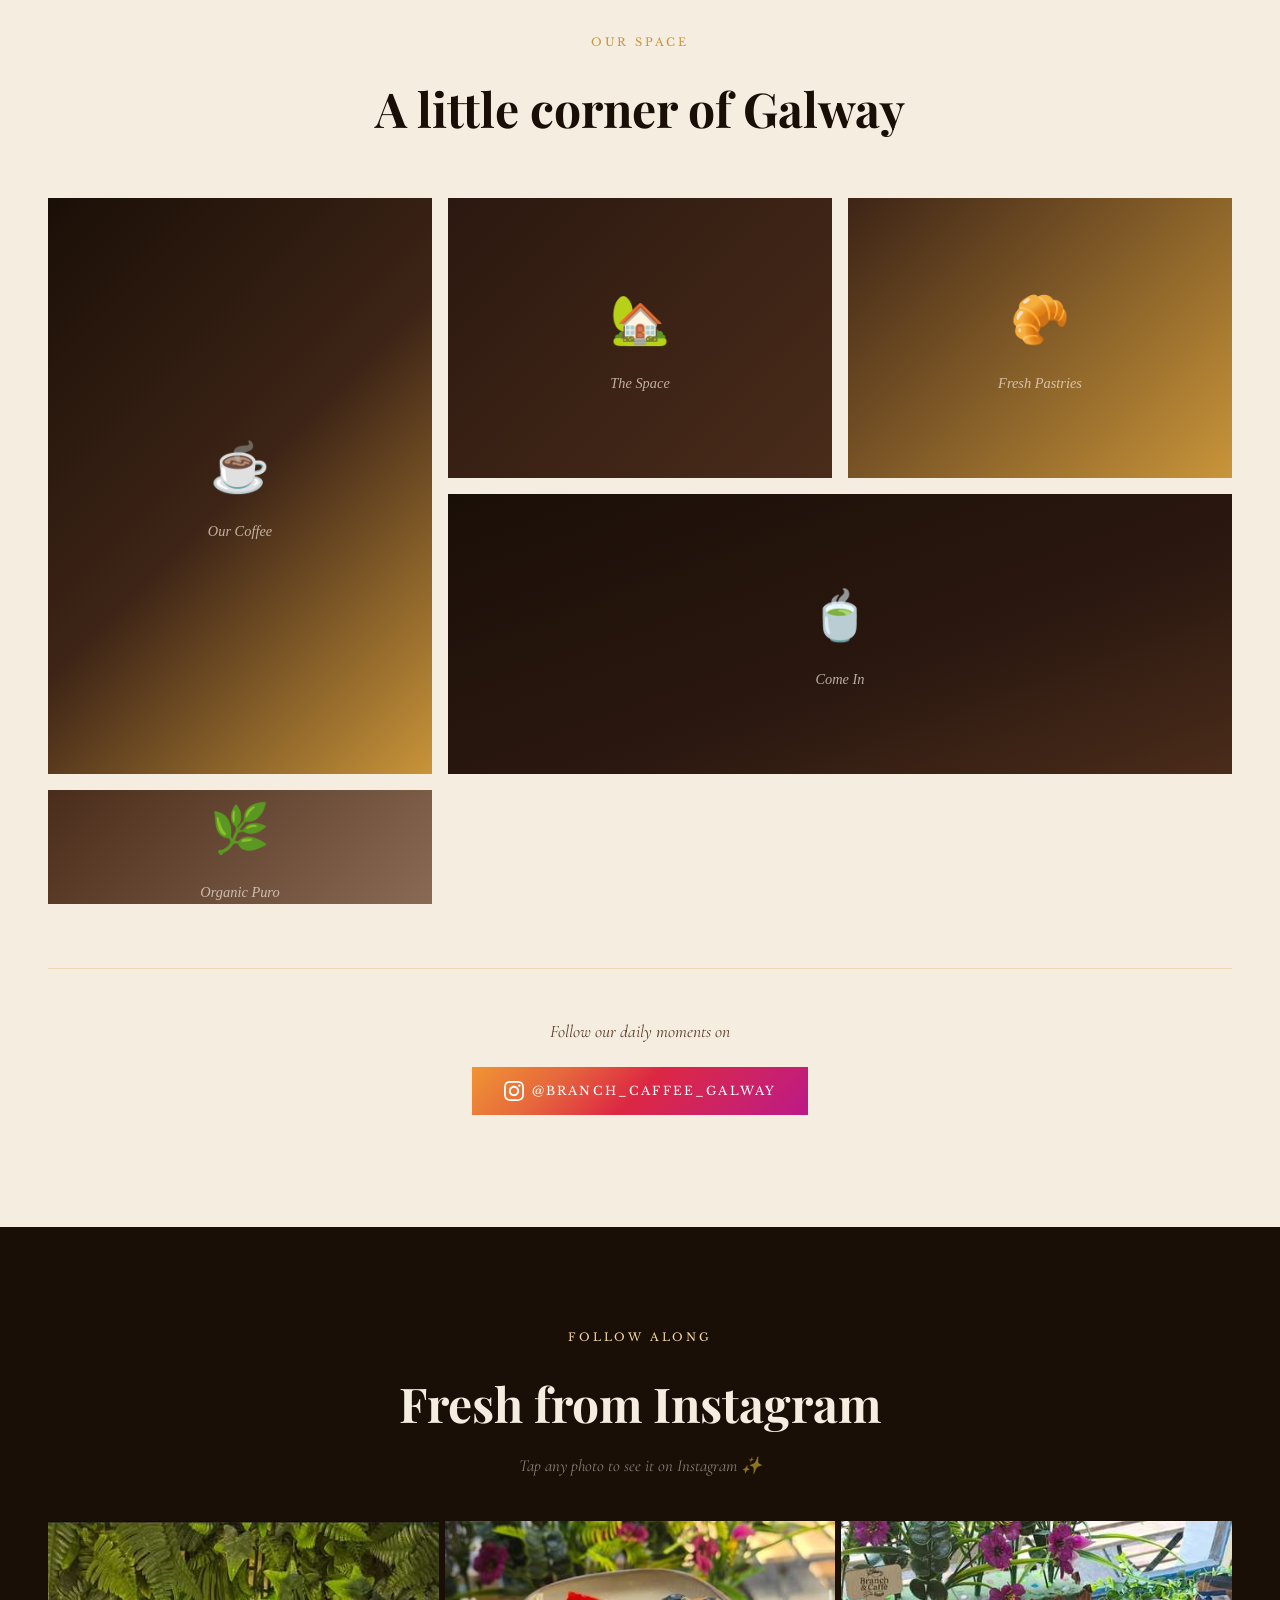
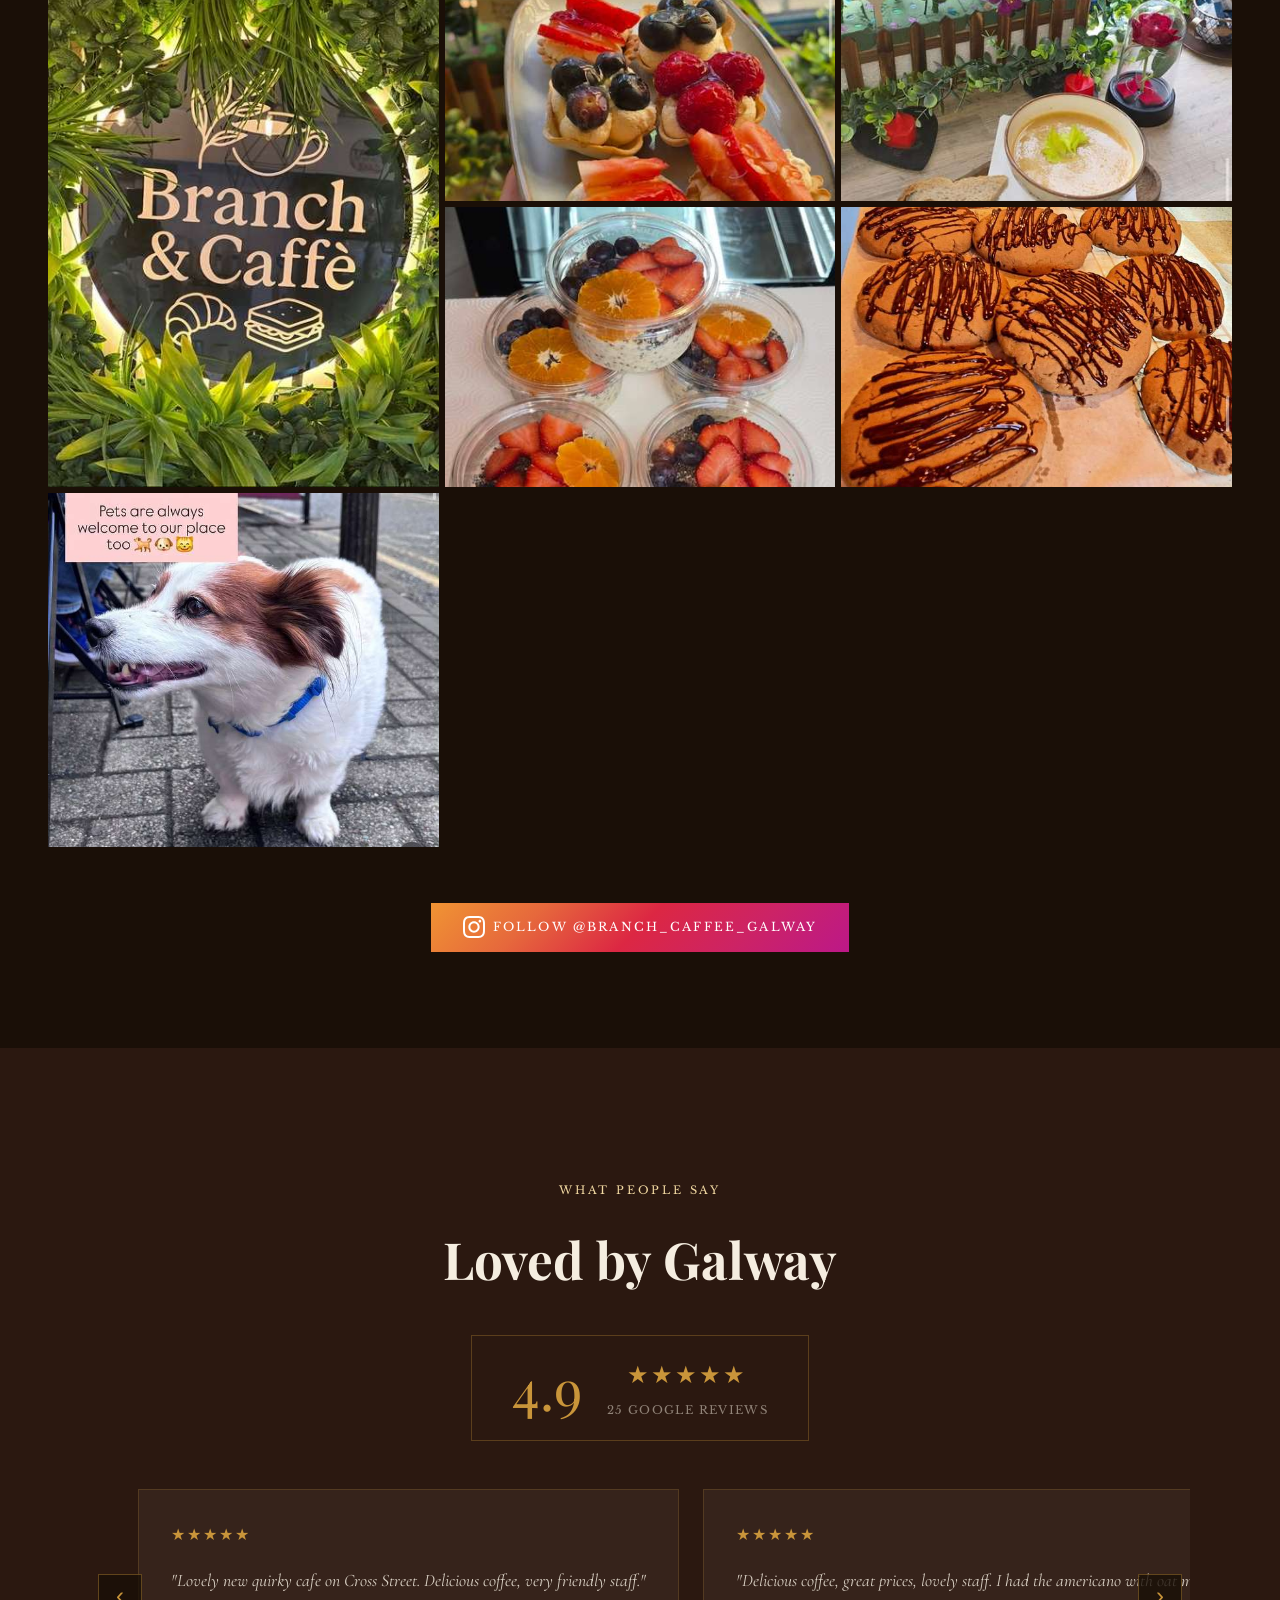
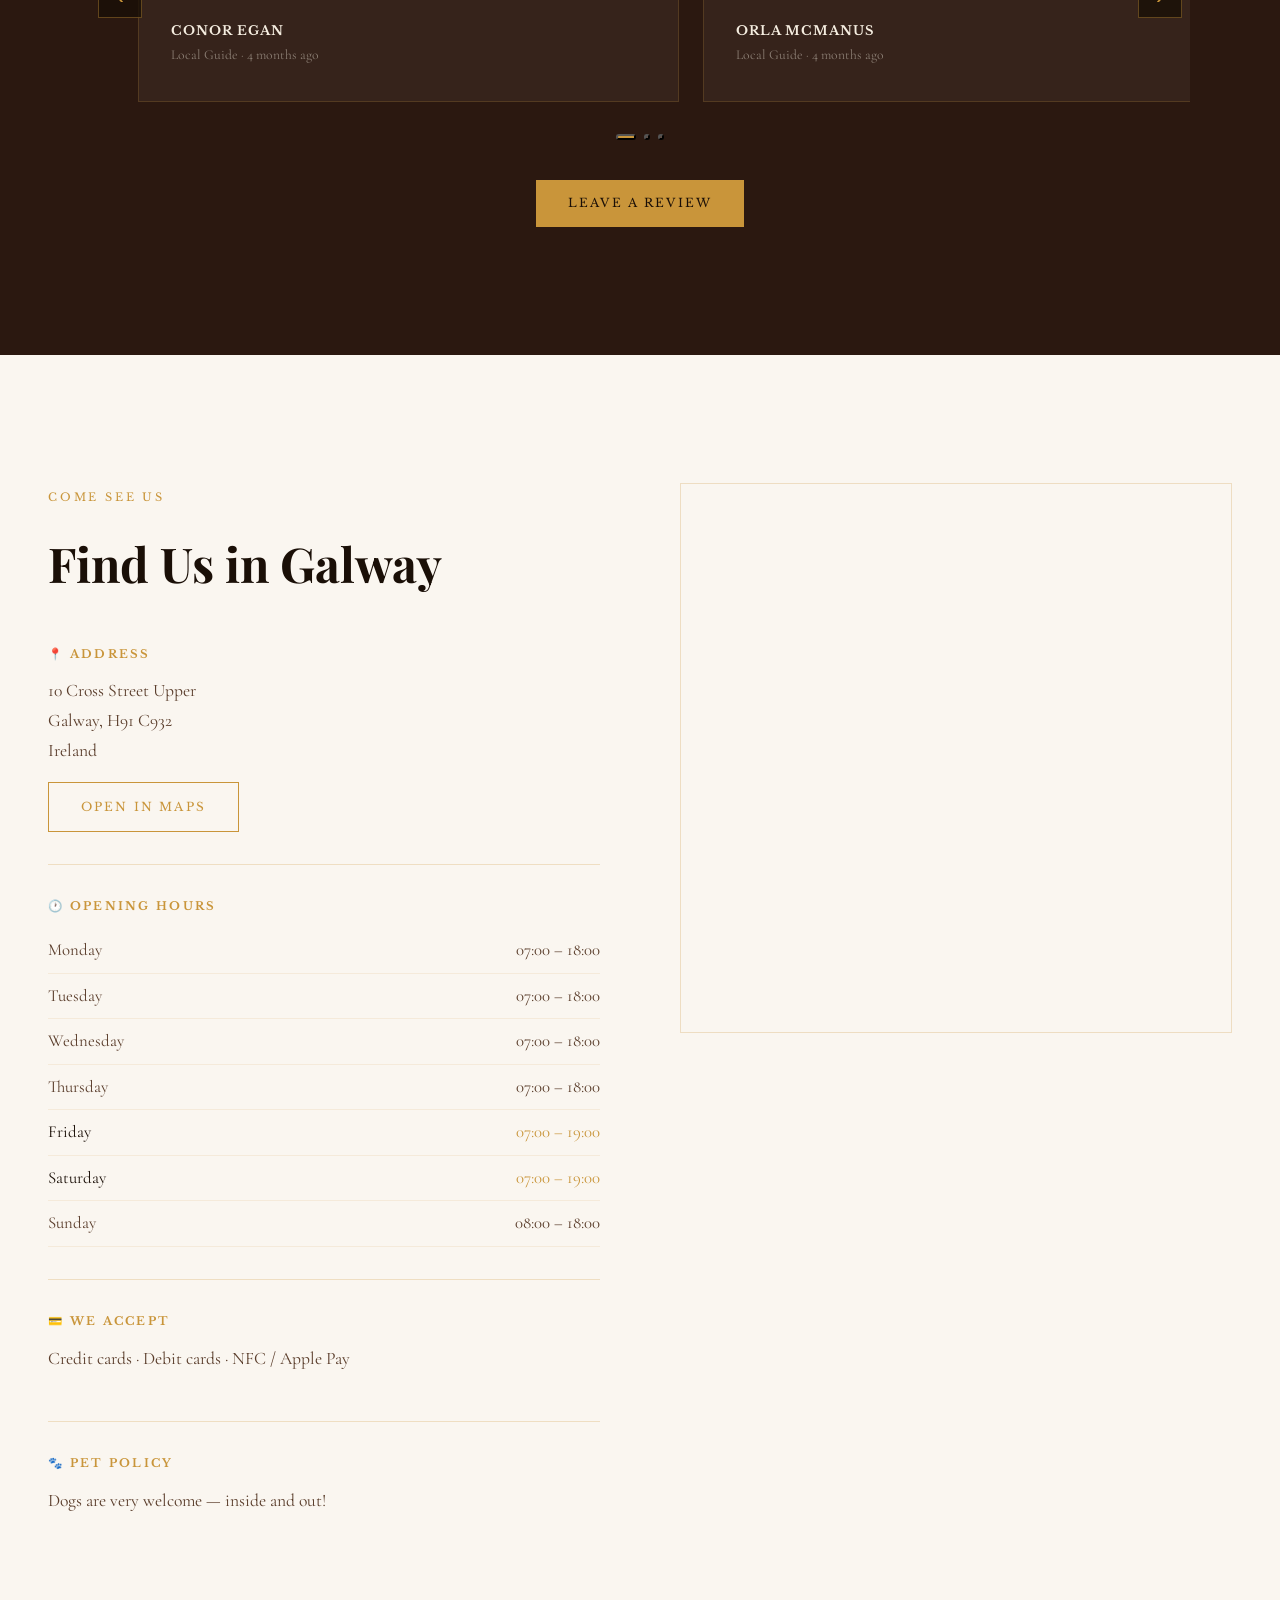
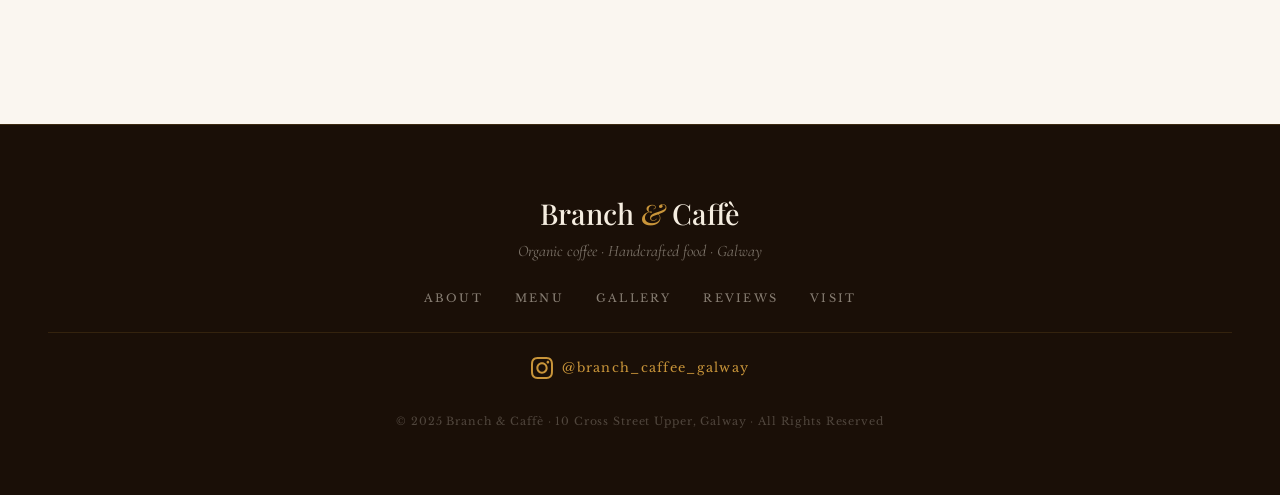
==== commit a40fbde4: "Add files via upload" ====
--- a/index.html
+++ b/index.html
@@ -1053,6 +1053,29 @@
   .footer { padding: 3rem 1.5rem; }
   .footer__links { gap: 1rem; }
 }
+
+/* INSTAGRAM FEED */
+.insta-feed { background: var(--espresso); padding: 6rem 3rem; }
+.insta-feed__container { max-width: 1200px; margin: 0 auto; text-align: center; }
+.insta-feed .section-label { color: var(--gold-pale); }
+.insta-feed__title { font-family: var(--font-display); font-size: clamp(2rem, 4vw, 3rem); color: var(--cream); margin-bottom: 0.5rem; }
+.insta-feed__sub { font-family: var(--font-body); font-style: italic; color: rgba(245,237,224,0.5); margin-bottom: 2.5rem; font-size: 1.05rem; }
+.insta-feed__grid { display: grid; grid-template-columns: repeat(3, 1fr); grid-template-rows: 280px 280px; gap: 6px; margin-bottom: 2.5rem; }
+.insta-card { position: relative; overflow: hidden; display: block; cursor: pointer; background: var(--dark-roast); }
+.insta-card--large { grid-row: span 2; }
+.insta-card img { width: 100%; height: 100%; object-fit: cover; transition: transform 0.6s cubic-bezier(0.4,0,0.2,1); display: block; }
+.insta-card:hover img { transform: scale(1.08); }
+.insta-card__overlay { position: absolute; inset: 0; background: rgba(26,15,7,0); display: flex; flex-direction: column; align-items: center; justify-content: center; gap: 0.5rem; transition: background 0.4s ease; }
+.insta-card__overlay svg { opacity: 0; transform: translateY(8px); transition: opacity 0.35s ease, transform 0.35s ease; }
+.insta-card__overlay span { font-family: var(--font-serif); font-size: 0.75rem; letter-spacing: 0.15em; text-transform: uppercase; color: white; opacity: 0; transform: translateY(8px); transition: opacity 0.35s ease 0.05s, transform 0.35s ease 0.05s; }
+.insta-card:hover .insta-card__overlay { background: rgba(26,15,7,0.55); }
+.insta-card:hover .insta-card__overlay svg, .insta-card:hover .insta-card__overlay span { opacity: 1; transform: translateY(0); }
+.insta-feed__cta { margin-top: 1rem; }
+@media (max-width: 768px) {
+  .insta-feed { padding: 4rem 1rem; }
+  .insta-feed__grid { grid-template-columns: repeat(2, 1fr); grid-template-rows: 200px 200px 200px; }
+  .insta-card--large { grid-row: span 1; }
+}
 </style>
 </head>
 <body>
@@ -1071,7 +1094,7 @@
       <li><a href="#gallery" class="nav__link">Gallery</a></li>
       <li><a href="#reviews" class="nav__link">Reviews</a></li>
       <li><a href="#visit" class="nav__link">Visit</a></li>
-      <li><a href="https://www.instagram.com/branchandcaffe" target="_blank" class="nav__link nav__link--ig">Instagram</a></li>
+      <li><a href="https://www.instagram.com/branch_caffee_galway" target="_blank" class="nav__link nav__link--ig">Instagram</a></li>
     </ul>
   </nav>
 
@@ -1212,31 +1235,69 @@
     </div>
     <div class="gallery__grid">
       <div class="gallery__item gallery__item--tall">
-        <div style="width:100%;height:100%;background:linear-gradient(135deg,#1a0f07,#c9953a);display:flex;align-items:center;justify-content:center;font-size:3rem;">☕</div>
+        <div style="width:100%;height:100%;background:linear-gradient(135deg,#1a0f07 0%,#3d2416 50%,#c9953a 100%);display:flex;flex-direction:column;align-items:center;justify-content:center;gap:0.5rem;"><span style="font-size:3rem;">☕</span><span style="font-family:Georgia,serif;font-style:italic;color:rgba(245,237,224,0.7);font-size:0.9rem;">Our Coffee</span></div>
         <div class="gallery__overlay"><span>Our Coffee</span></div>
       </div>
       <div class="gallery__item">
-        <div style="width:100%;height:100%;background:linear-gradient(135deg,#2b1810,#4a2c1a);display:flex;align-items:center;justify-content:center;font-size:3rem;">🪵</div>
+        <div style="width:100%;height:100%;background:linear-gradient(135deg,#2b1810 0%,#4a2c1a 100%);display:flex;flex-direction:column;align-items:center;justify-content:center;gap:0.5rem;"><span style="font-size:3rem;">🏡</span><span style="font-family:Georgia,serif;font-style:italic;color:rgba(245,237,224,0.7);font-size:0.9rem;">The Space</span></div>
         <div class="gallery__overlay"><span>The Space</span></div>
       </div>
       <div class="gallery__item">
-        <div style="width:100%;height:100%;background:linear-gradient(135deg,#3d2416,#c9953a);display:flex;align-items:center;justify-content:center;font-size:3rem;">🥐</div>
+        <div style="width:100%;height:100%;background:linear-gradient(135deg,#3d2416 0%,#c9953a 100%);display:flex;flex-direction:column;align-items:center;justify-content:center;gap:0.5rem;"><span style="font-size:3rem;">🥐</span><span style="font-family:Georgia,serif;font-style:italic;color:rgba(245,237,224,0.7);font-size:0.9rem;">Fresh Pastries</span></div>
         <div class="gallery__overlay"><span>Freshly Baked</span></div>
       </div>
       <div class="gallery__item gallery__item--wide">
-        <div style="width:100%;height:100%;background:linear-gradient(135deg,#1a0f07,#2b1810);display:flex;align-items:center;justify-content:center;font-size:3rem;">🫖</div>
+        <div style="width:100%;height:100%;background:linear-gradient(160deg,#1a0f07 0%,#2b1810 60%,#4a2c1a 100%);display:flex;flex-direction:column;align-items:center;justify-content:center;gap:0.5rem;"><span style="font-size:3rem;">🍵</span><span style="font-family:Georgia,serif;font-style:italic;color:rgba(245,237,224,0.7);font-size:0.9rem;">Come In</span></div>
         <div class="gallery__overlay"><span>Come In</span></div>
       </div>
       <div class="gallery__item">
-        <div style="width:100%;height:100%;background:linear-gradient(135deg,#4a2c1a,#8a6a54);display:flex;align-items:center;justify-content:center;font-size:3rem;">🌿</div>
+        <div style="width:100%;height:100%;background:linear-gradient(135deg,#4a2c1a 0%,#8a6a54 100%);display:flex;flex-direction:column;align-items:center;justify-content:center;gap:0.5rem;"><span style="font-size:3rem;">🌿</span><span style="font-family:Georgia,serif;font-style:italic;color:rgba(245,237,224,0.7);font-size:0.9rem;">Organic Puro</span></div>
         <div class="gallery__overlay"><span>Organic Puro</span></div>
       </div>
     </div>
     <div class="gallery__instagram">
       <p>Follow our daily moments on</p>
-      <a href="https://www.instagram.com/branchandcaffe" target="_blank" class="btn btn--instagram">
+      <a href="https://www.instagram.com/branch_caffee_galway" target="_blank" class="btn btn--instagram">
         <svg width="20" height="20" viewBox="0 0 24 24" fill="currentColor"><path d="M12 2.163c3.204 0 3.584.012 4.85.07 3.252.148 4.771 1.691 4.919 4.919.058 1.265.069 1.645.069 4.849 0 3.205-.012 3.584-.069 4.849-.149 3.225-1.664 4.771-4.919 4.919-1.266.058-1.644.07-4.85.07-3.204 0-3.584-.012-4.849-.07-3.26-.149-4.771-1.699-4.919-4.92-.058-1.265-.07-1.644-.07-4.849 0-3.204.013-3.583.07-4.849.149-3.227 1.664-4.771 4.919-4.919 1.266-.057 1.645-.069 4.849-.069zm0-2.163c-3.259 0-3.667.014-4.947.072-4.358.2-6.78 2.618-6.98 6.98-.059 1.281-.073 1.689-.073 4.948 0 3.259.014 3.668.072 4.948.2 4.358 2.618 6.78 6.98 6.98 1.281.058 1.689.072 4.948.072 3.259 0 3.668-.014 4.948-.072 4.354-.2 6.782-2.618 6.979-6.98.059-1.28.073-1.689.073-4.948 0-3.259-.014-3.667-.072-4.947-.196-4.354-2.617-6.78-6.979-6.98-1.281-.059-1.69-.073-4.949-.073zm0 5.838c-3.403 0-6.162 2.759-6.162 6.162s2.759 6.163 6.162 6.163 6.162-2.759 6.162-6.163c0-3.403-2.759-6.162-6.162-6.162zm0 10.162c-2.209 0-4-1.79-4-4 0-2.209 1.791-4 4-4s4 1.791 4 4c0 2.21-1.791 4-4 4zm6.406-11.845c-.796 0-1.441.645-1.441 1.44s.645 1.44 1.441 1.44c.795 0 1.439-.645 1.439-1.44s-.644-1.44-1.439-1.44z"/></svg>
-        @branchandcaffe
+        @branch_caffee_galway
+      </a>
+    </div>
+  </section>
+
+
+  <section class="insta-feed" id="instagram">
+    <div class="insta-feed__container">
+      <span class="section-label">Follow Along</span>
+      <h2 class="insta-feed__title">Fresh from Instagram</h2>
+      <p class="insta-feed__sub">Tap any photo to see it on Instagram ✨</p>
+      <div class="insta-feed__grid">
+        <a href="https://www.instagram.com/branch_caffee_galway/" target="_blank" class="insta-card insta-card--large">
+          <img src="[data-uri]" alt="Branch & Caffè" />
+          <div class="insta-card__overlay"><svg width="22" height="22" viewBox="0 0 24 24" fill="white"><path d="M12 2.163c3.204 0 3.584.012 4.85.07 3.252.148 4.771 1.691 4.919 4.919.058 1.265.069 1.645.069 4.849 0 3.205-.012 3.584-.069 4.849-.149 3.225-1.664 4.771-4.919 4.919-1.266.058-1.644.07-4.85.07-3.204 0-3.584-.012-4.849-.07-3.26-.149-4.771-1.699-4.919-4.92-.058-1.265-.07-1.644-.07-4.849 0-3.204.013-3.583.07-4.849.149-3.227 1.664-4.771 4.919-4.919 1.266-.057 1.645-.069 4.849-.069zm0-2.163c-3.259 0-3.667.014-4.947.072-4.358.2-6.78 2.618-6.98 6.98-.059 1.281-.073 1.689-.073 4.948 0 3.259.014 3.668.072 4.948.2 4.358 2.618 6.78 6.98 6.98 1.281.058 1.689.072 4.948.072 3.259 0 3.668-.014 4.948-.072 4.354-.2 6.782-2.618 6.979-6.98.059-1.28.073-1.689.073-4.948 0-3.259-.014-3.667-.072-4.947-.196-4.354-2.617-6.78-6.979-6.98-1.281-.059-1.69-.073-4.949-.073zm0 5.838c-3.403 0-6.162 2.759-6.162 6.162s2.759 6.163 6.162 6.163 6.162-2.759 6.162-6.163c0-3.403-2.759-6.162-6.162-6.162zm0 10.162c-2.209 0-4-1.79-4-4 0-2.209 1.791-4 4-4s4 1.791 4 4c0 2.21-1.791 4-4 4zm6.406-11.845c-.796 0-1.441.645-1.441 1.44s.645 1.44 1.441 1.44c.795 0 1.439-.645 1.439-1.44s-.644-1.44-1.439-1.44z"/></svg><span>Branch & Caffè</span></div>
+        </a>
+        <a href="https://www.instagram.com/branch_caffee_galway/" target="_blank" class="insta-card">
+          <img src="[data-uri]" alt="Fresh Fruit Tartlets" />
+          <div class="insta-card__overlay"><svg width="22" height="22" viewBox="0 0 24 24" fill="white"><path d="M12 2.163c3.204 0 3.584.012 4.85.07 3.252.148 4.771 1.691 4.919 4.919.058 1.265.069 1.645.069 4.849 0 3.205-.012 3.584-.069 4.849-.149 3.225-1.664 4.771-4.919 4.919-1.266.058-1.644.07-4.85.07-3.204 0-3.584-.012-4.849-.07-3.26-.149-4.771-1.699-4.919-4.92-.058-1.265-.07-1.644-.07-4.849 0-3.204.013-3.583.07-4.849.149-3.227 1.664-4.771 4.919-4.919 1.266-.057 1.645-.069 4.849-.069zm0-2.163c-3.259 0-3.667.014-4.947.072-4.358.2-6.78 2.618-6.98 6.98-.059 1.281-.073 1.689-.073 4.948 0 3.259.014 3.668.072 4.948.2 4.358 2.618 6.78 6.98 6.98 1.281.058 1.689.072 4.948.072 3.259 0 3.668-.014 4.948-.072 4.354-.2 6.782-2.618 6.979-6.98.059-1.28.073-1.689.073-4.948 0-3.259-.014-3.667-.072-4.947-.196-4.354-2.617-6.78-6.979-6.98-1.281-.059-1.69-.073-4.949-.073zm0 5.838c-3.403 0-6.162 2.759-6.162 6.162s2.759 6.163 6.162 6.163 6.162-2.759 6.162-6.163c0-3.403-2.759-6.162-6.162-6.162zm0 10.162c-2.209 0-4-1.79-4-4 0-2.209 1.791-4 4-4s4 1.791 4 4c0 2.21-1.791 4-4 4zm6.406-11.845c-.796 0-1.441.645-1.441 1.44s.645 1.44 1.441 1.44c.795 0 1.439-.645 1.439-1.44s-.644-1.44-1.439-1.44z"/></svg><span>Fresh Fruit Tartlets</span></div>
+        </a>
+        <a href="https://www.instagram.com/branch_caffee_galway/" target="_blank" class="insta-card">
+          <img src="[data-uri]" alt="Homemade Soup" />
+          <div class="insta-card__overlay"><svg width="22" height="22" viewBox="0 0 24 24" fill="white"><path d="M12 2.163c3.204 0 3.584.012 4.85.07 3.252.148 4.771 1.691 4.919 4.919.058 1.265.069 1.645.069 4.849 0 3.205-.012 3.584-.069 4.849-.149 3.225-1.664 4.771-4.919 4.919-1.266.058-1.644.07-4.85.07-3.204 0-3.584-.012-4.849-.07-3.26-.149-4.771-1.699-4.919-4.92-.058-1.265-.07-1.644-.07-4.849 0-3.204.013-3.583.07-4.849.149-3.227 1.664-4.771 4.919-4.919 1.266-.057 1.645-.069 4.849-.069zm0-2.163c-3.259 0-3.667.014-4.947.072-4.358.2-6.78 2.618-6.98 6.98-.059 1.281-.073 1.689-.073 4.948 0 3.259.014 3.668.072 4.948.2 4.358 2.618 6.78 6.98 6.98 1.281.058 1.689.072 4.948.072 3.259 0 3.668-.014 4.948-.072 4.354-.2 6.782-2.618 6.979-6.98.059-1.28.073-1.689.073-4.948 0-3.259-.014-3.667-.072-4.947-.196-4.354-2.617-6.78-6.979-6.98-1.281-.059-1.69-.073-4.949-.073zm0 5.838c-3.403 0-6.162 2.759-6.162 6.162s2.759 6.163 6.162 6.163 6.162-2.759 6.162-6.163c0-3.403-2.759-6.162-6.162-6.162zm0 10.162c-2.209 0-4-1.79-4-4 0-2.209 1.791-4 4-4s4 1.791 4 4c0 2.21-1.791 4-4 4zm6.406-11.845c-.796 0-1.441.645-1.441 1.44s.645 1.44 1.441 1.44c.795 0 1.439-.645 1.439-1.44s-.644-1.44-1.439-1.44z"/></svg><span>Homemade Soup</span></div>
+        </a>
+        <a href="https://www.instagram.com/branch_caffee_galway/" target="_blank" class="insta-card">
+          <img src="[data-uri]" alt="Vegan Overnight Oats" />
+          <div class="insta-card__overlay"><svg width="22" height="22" viewBox="0 0 24 24" fill="white"><path d="M12 2.163c3.204 0 3.584.012 4.85.07 3.252.148 4.771 1.691 4.919 4.919.058 1.265.069 1.645.069 4.849 0 3.205-.012 3.584-.069 4.849-.149 3.225-1.664 4.771-4.919 4.919-1.266.058-1.644.07-4.85.07-3.204 0-3.584-.012-4.849-.07-3.26-.149-4.771-1.699-4.919-4.92-.058-1.265-.07-1.644-.07-4.849 0-3.204.013-3.583.07-4.849.149-3.227 1.664-4.771 4.919-4.919 1.266-.057 1.645-.069 4.849-.069zm0-2.163c-3.259 0-3.667.014-4.947.072-4.358.2-6.78 2.618-6.98 6.98-.059 1.281-.073 1.689-.073 4.948 0 3.259.014 3.668.072 4.948.2 4.358 2.618 6.78 6.98 6.98 1.281.058 1.689.072 4.948.072 3.259 0 3.668-.014 4.948-.072 4.354-.2 6.782-2.618 6.979-6.98.059-1.28.073-1.689.073-4.948 0-3.259-.014-3.667-.072-4.947-.196-4.354-2.617-6.78-6.979-6.98-1.281-.059-1.69-.073-4.949-.073zm0 5.838c-3.403 0-6.162 2.759-6.162 6.162s2.759 6.163 6.162 6.163 6.162-2.759 6.162-6.163c0-3.403-2.759-6.162-6.162-6.162zm0 10.162c-2.209 0-4-1.79-4-4 0-2.209 1.791-4 4-4s4 1.791 4 4c0 2.21-1.791 4-4 4zm6.406-11.845c-.796 0-1.441.645-1.441 1.44s.645 1.44 1.441 1.44c.795 0 1.439-.645 1.439-1.44s-.644-1.44-1.439-1.44z"/></svg><span>Vegan Overnight Oats</span></div>
+        </a>
+        <a href="https://www.instagram.com/branch_caffee_galway/" target="_blank" class="insta-card">
+          <img src="[data-uri]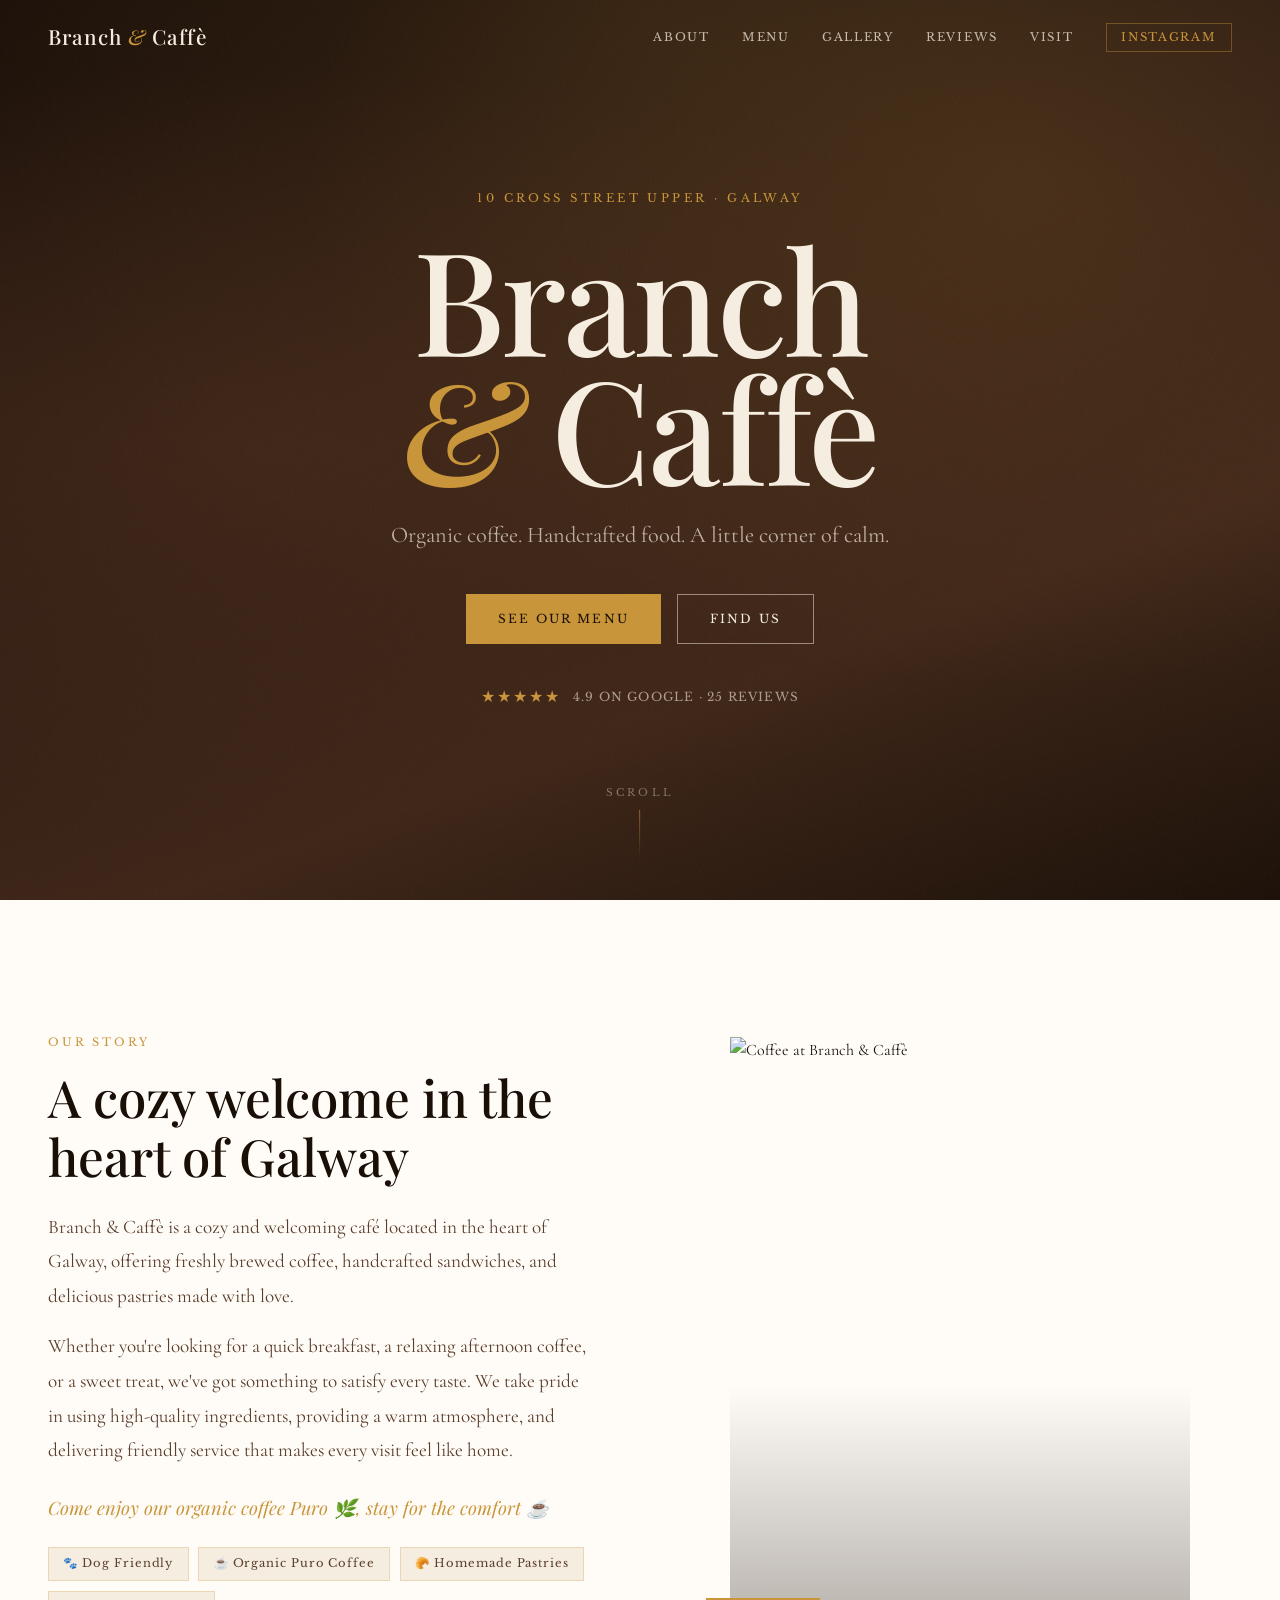
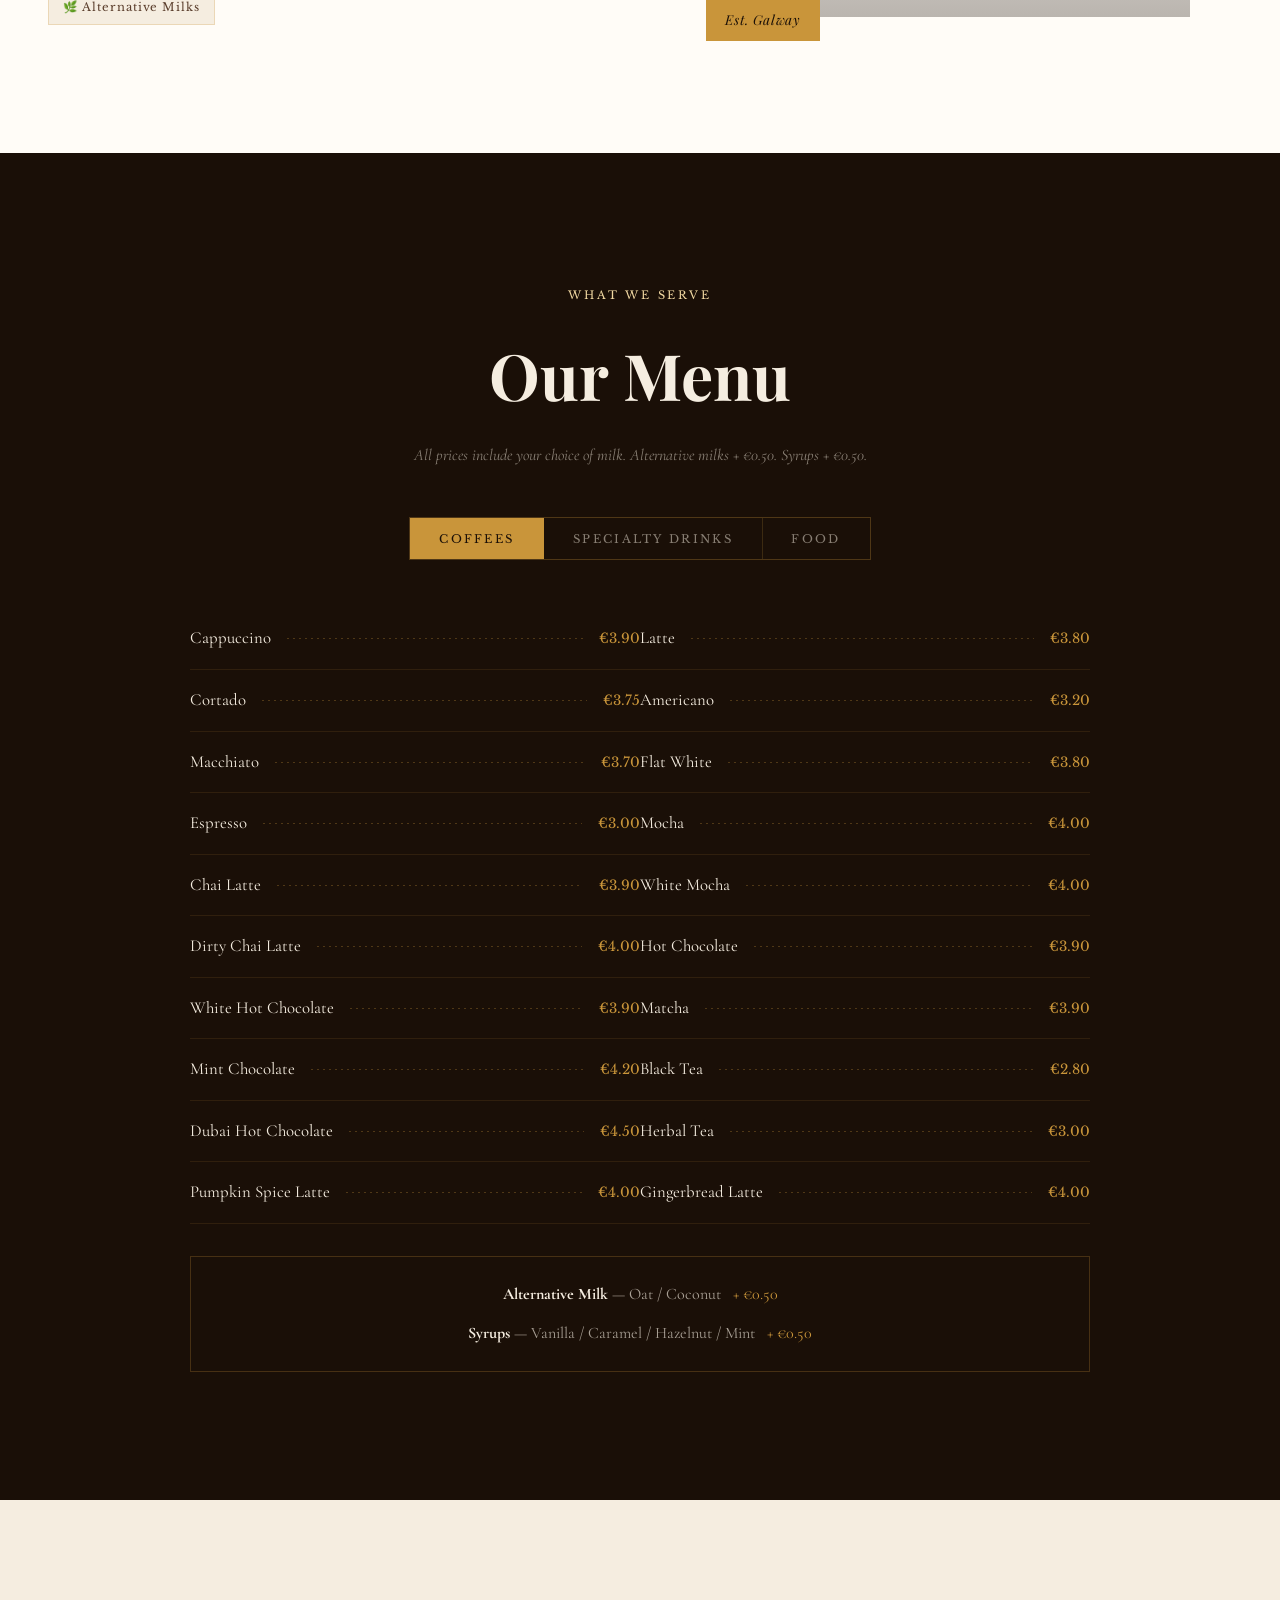
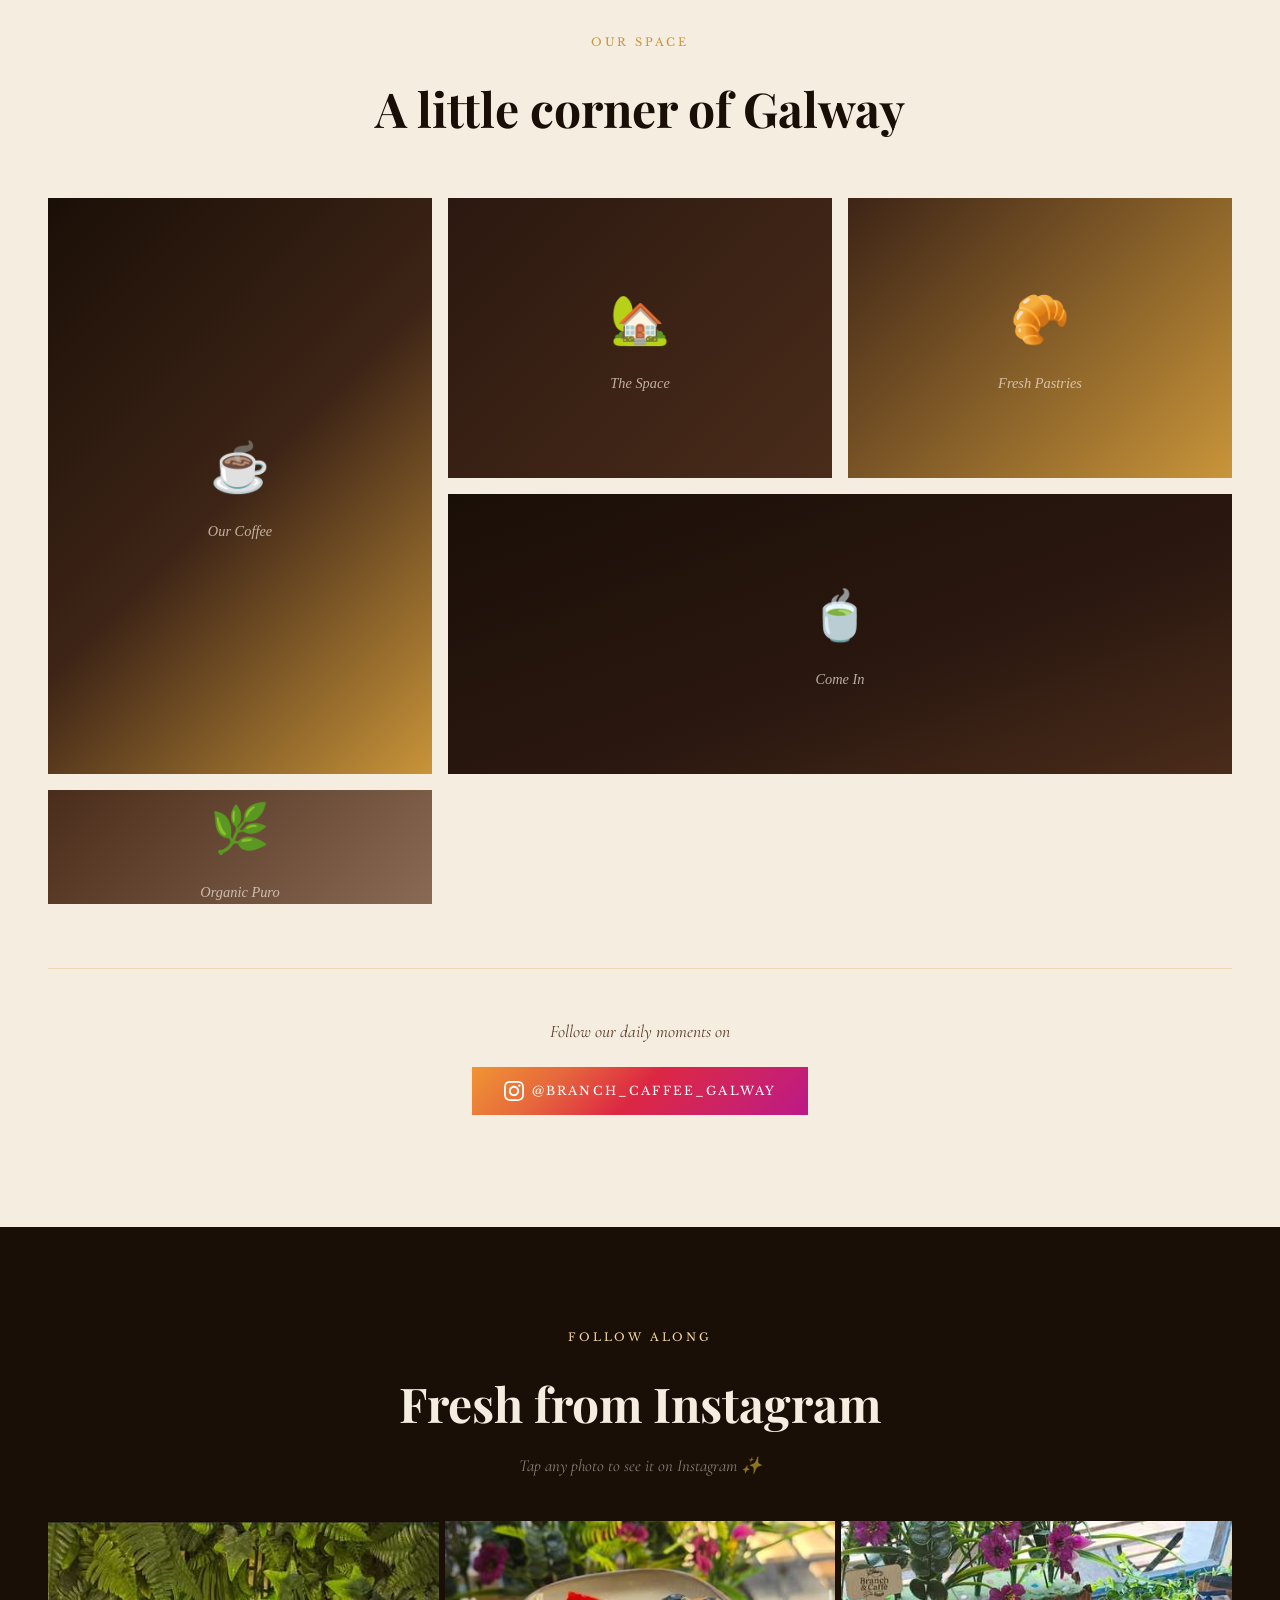
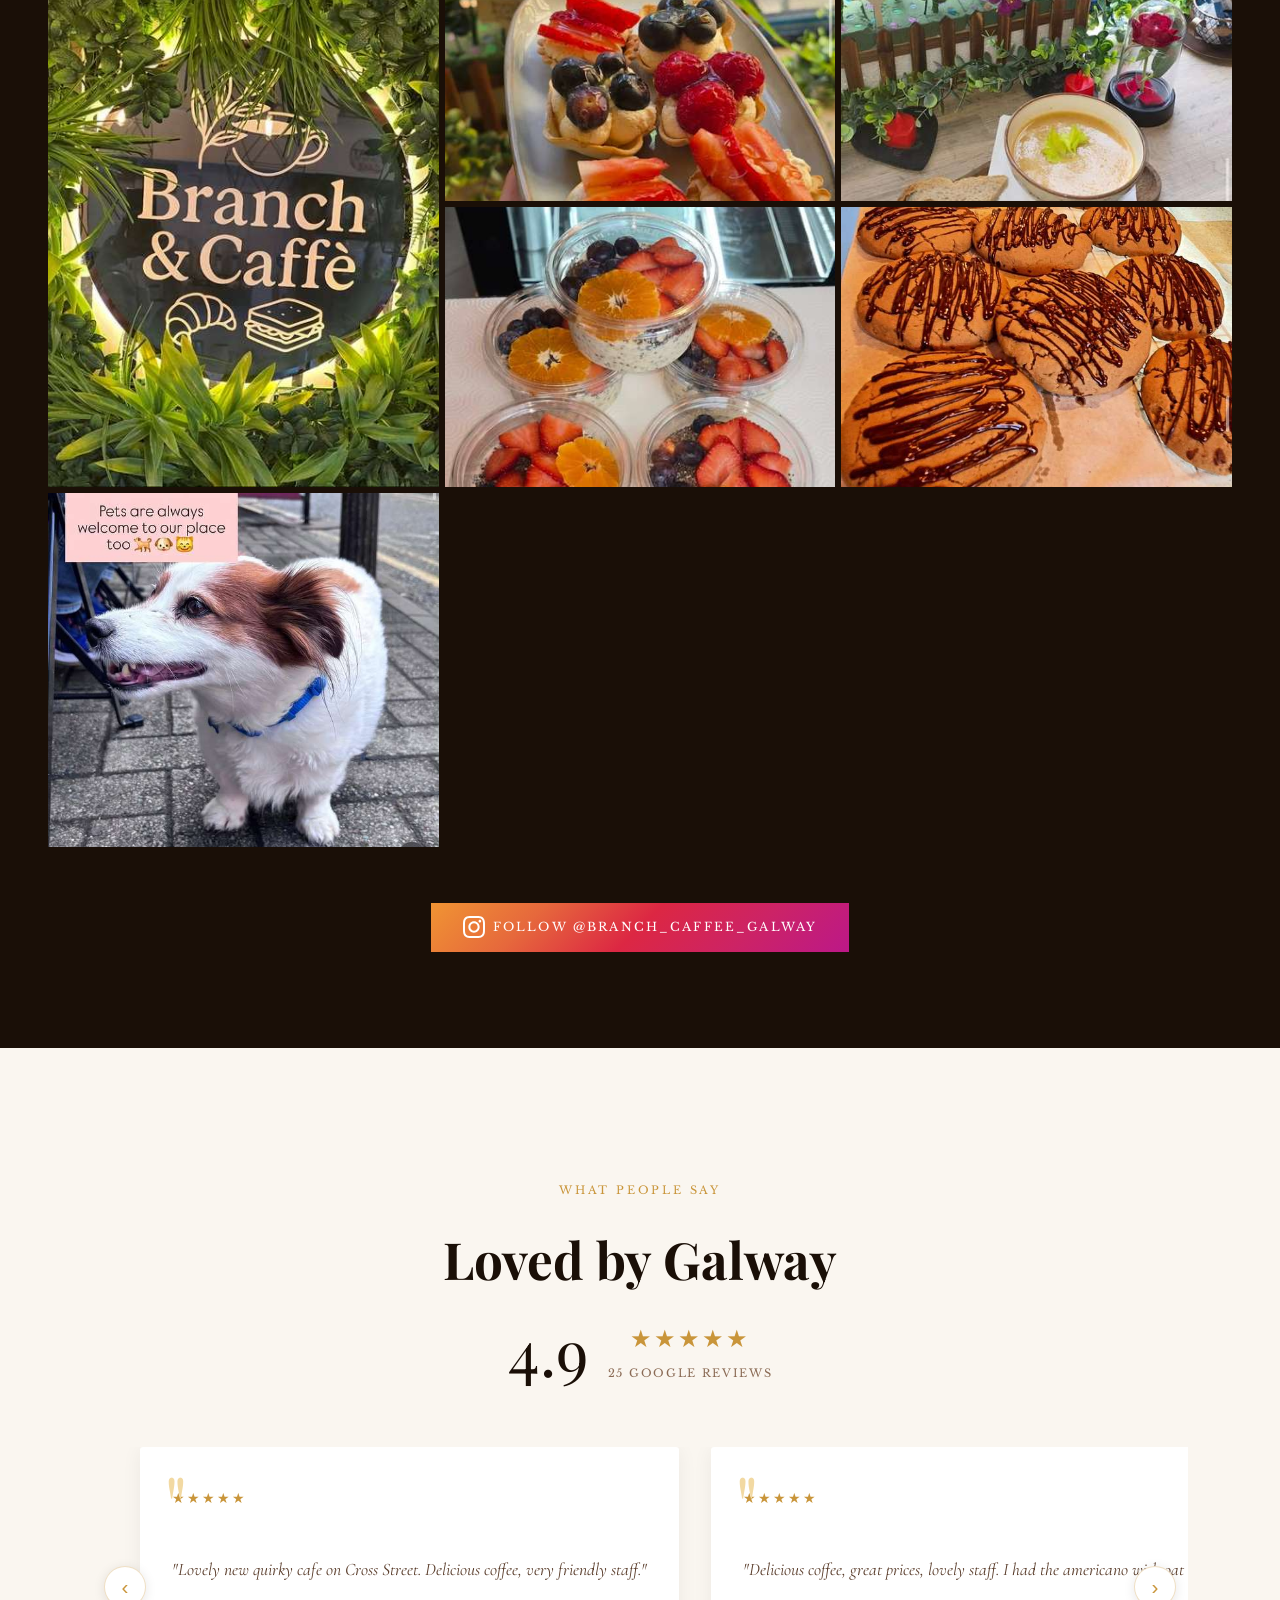
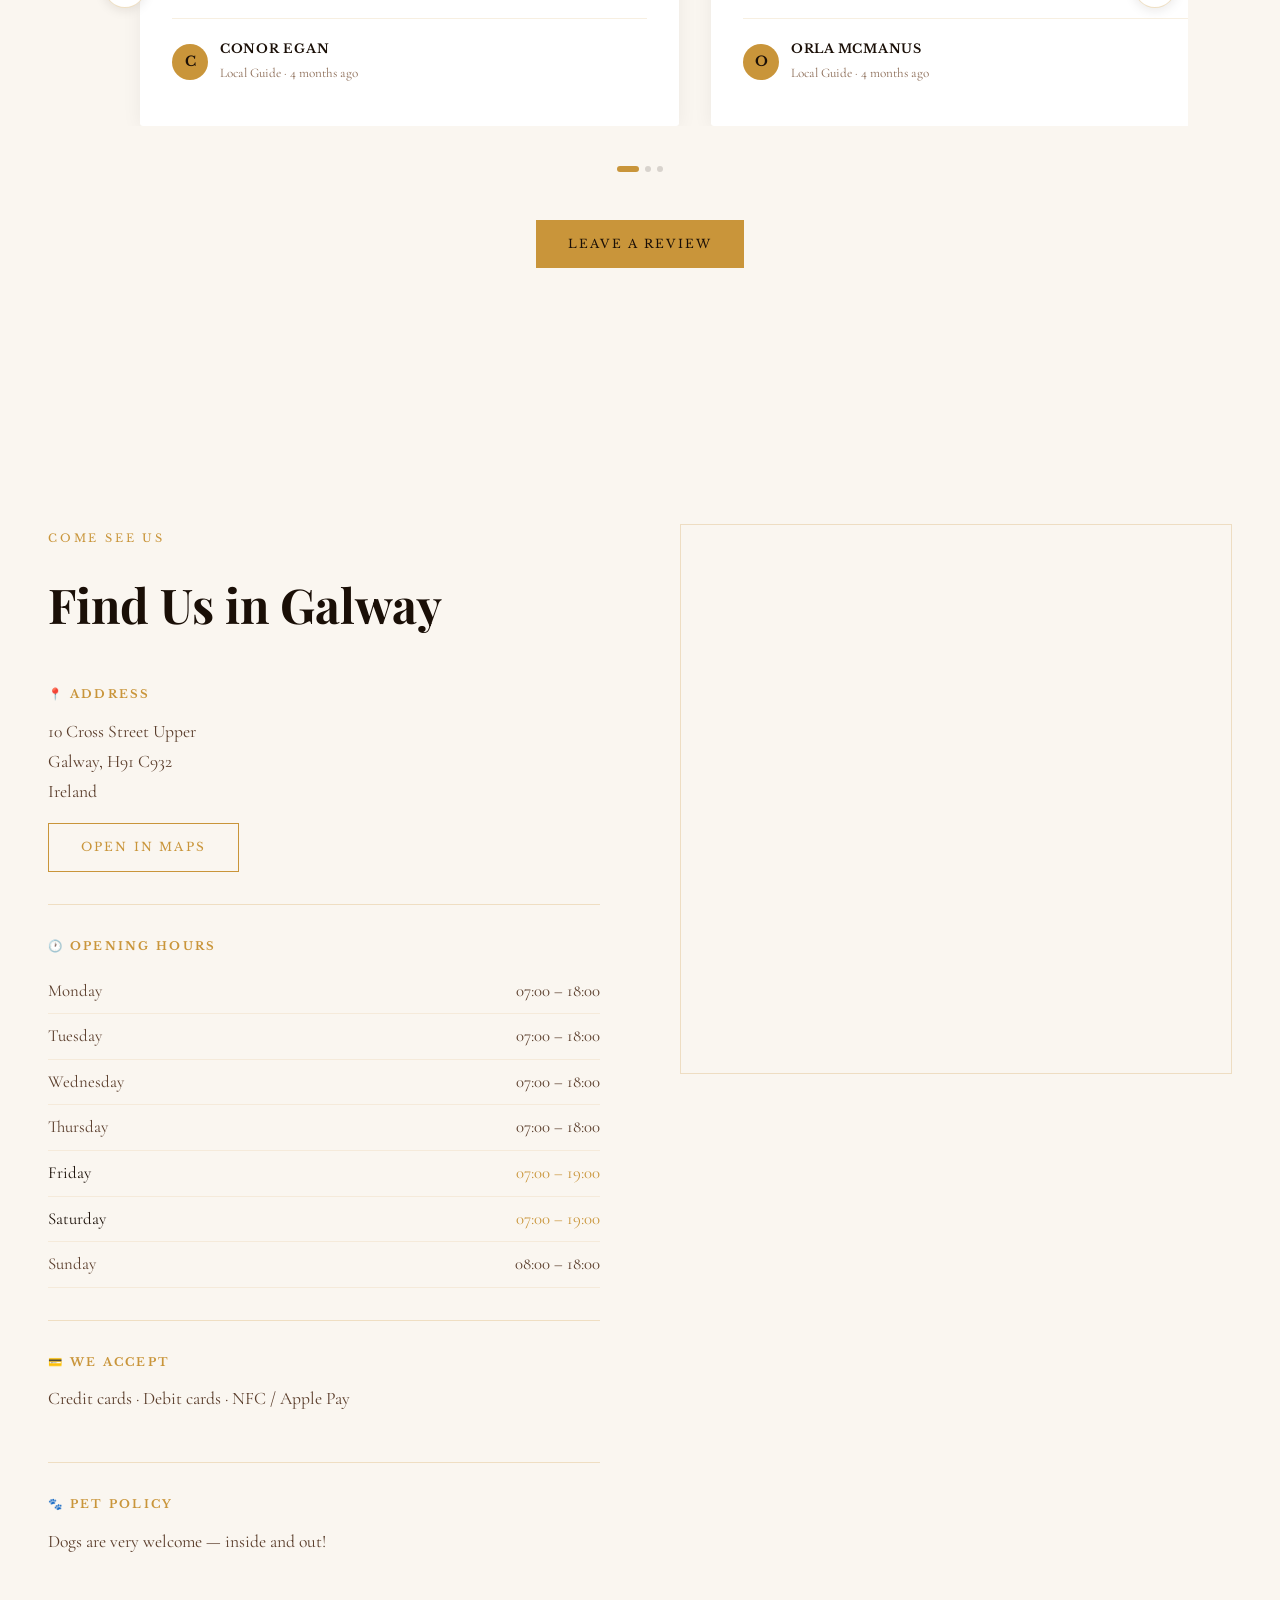
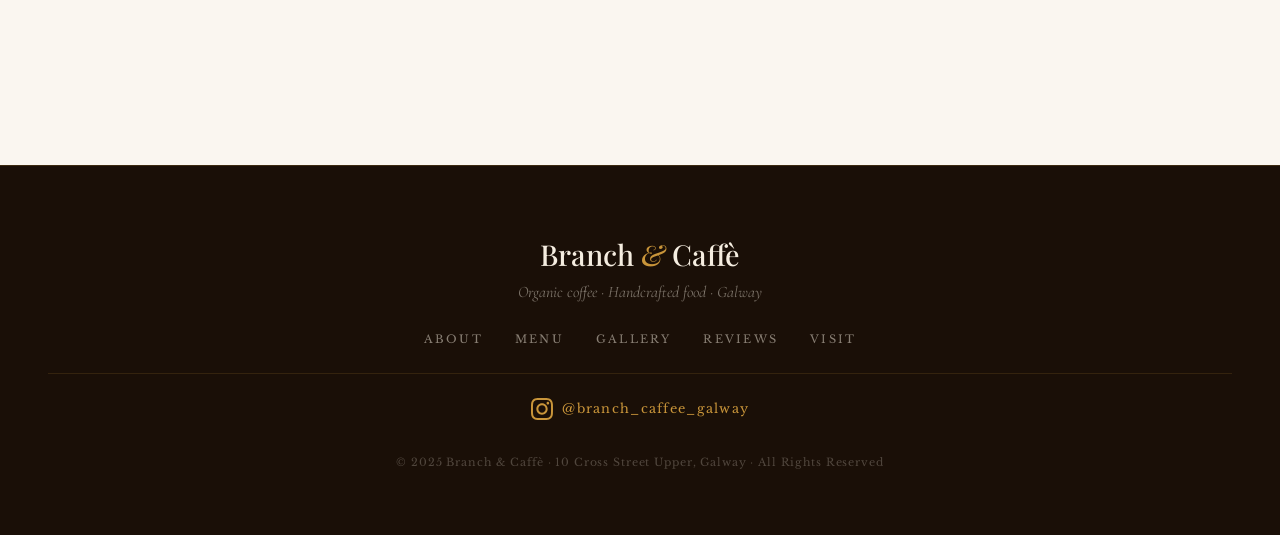
==== commit 9560dd22: "Add files via upload" ====
--- a/index.html
+++ b/index.html
@@ -686,152 +686,172 @@
 ============================================= */
 
 .reviews {
-  background: var(--dark-roast);
-  padding: 8rem 0;
-}
-
+  background: var(--ivory);
+  padding: 8rem 3rem;
+}
 .reviews__container {
-  max-width: 1100px;
+  max-width: 1000px;
   margin: 0 auto;
-  padding: 0 3rem;
   text-align: center;
 }
-
-.reviews .section-label { color: var(--gold-pale); }
-
+.reviews .section-label { color: var(--gold); }
 .reviews__title {
   font-family: var(--font-display);
-  font-size: clamp(2rem, 4vw, 3.5rem);
-  color: var(--cream);
-  margin-bottom: 2rem;
-}
-
+  font-size: clamp(2rem, 4vw, 3.2rem);
+  color: var(--espresso);
+  margin-bottom: 1rem;
+}
 .reviews__score {
   display: inline-flex;
   align-items: center;
-  gap: 1.5rem;
-  margin-bottom: 3rem;
-  padding: 1.25rem 2.5rem;
-  border: 1px solid rgba(201,149,58,0.3);
-}
-
+  gap: 1.2rem;
+  margin-bottom: 4rem;
+}
 .reviews__number {
   font-family: var(--font-display);
-  font-size: 3.5rem;
-  color: var(--gold);
+  font-size: 4rem;
+  color: var(--espresso);
   line-height: 1;
 }
-
 .reviews__count {
   font-family: var(--font-serif);
-  font-size: 0.72rem;
-  letter-spacing: 0.12em;
+  font-size: 0.7rem;
+  letter-spacing: 0.15em;
   text-transform: uppercase;
-  color: rgba(245,237,224,0.5);
+  color: var(--text-light);
   display: block;
-  margin-top: 0.25rem;
-}
-
+  margin-top: 0.2rem;
+}
 .reviews__track-wrapper {
   position: relative;
   overflow: hidden;
   margin: 0 -3rem;
 }
-
 .reviews__track {
   display: flex;
-  transition: transform 0.55s cubic-bezier(0.4, 0, 0.2, 1);
+  transition: transform 0.6s cubic-bezier(0.4, 0, 0.2, 1);
   padding: 0 3rem;
-  gap: 1.5rem;
-}
-
+  gap: 2rem;
+  align-items: stretch;
+}
 .review-card {
-  min-width: calc(33.333% - 1rem);
-  background: rgba(245,237,224,0.05);
-  border: 1px solid rgba(201,149,58,0.2);
-  padding: 2rem;
+  min-width: calc(33.333% - 1.35rem);
+  background: white;
+  padding: 2.5rem 2rem;
   text-align: left;
   flex-shrink: 0;
-  transition: border-color 0.3s ease;
-}
-.review-card:hover { border-color: rgba(201,149,58,0.5); }
-
+  position: relative;
+  box-shadow: 0 2px 20px rgba(26,15,7,0.06);
+  transition: box-shadow 0.3s ease, transform 0.3s ease;
+  border-radius: 3px;
+}
+.review-card:hover {
+  box-shadow: 0 8px 40px rgba(26,15,7,0.12);
+  transform: translateY(-3px);
+}
+.review-card::before {
+  content: '"';
+  position: absolute;
+  top: 1rem;
+  left: 1.5rem;
+  font-family: var(--font-display);
+  font-size: 5rem;
+  color: var(--gold-pale);
+  line-height: 1;
+}
 .review-card__stars {
   color: var(--gold);
   letter-spacing: 2px;
-  margin-bottom: 1rem;
-}
-
+  margin-bottom: 1.2rem;
+  font-size: 0.9rem;
+}
 .review-card__text {
   font-family: var(--font-body);
   font-style: italic;
   font-size: 1.1rem;
-  color: rgba(245,237,224,0.85);
-  line-height: 1.7;
-  margin-bottom: 1.5rem;
-}
-
+  color: var(--text-mid);
+  line-height: 1.75;
+  margin-bottom: 2rem;
+  padding-top: 1.5rem;
+}
+.review-card__author {
+  display: flex;
+  align-items: center;
+  gap: 0.75rem;
+  border-top: 1px solid rgba(201,149,58,0.15);
+  padding-top: 1.2rem;
+}
+.review-card__avatar {
+  width: 36px;
+  height: 36px;
+  border-radius: 50%;
+  background: var(--gold);
+  display: flex;
+  align-items: center;
+  justify-content: center;
+  font-family: var(--font-serif);
+  font-size: 0.85rem;
+  color: var(--espresso);
+  font-weight: 700;
+  flex-shrink: 0;
+}
 .review-card__name {
   display: block;
   font-family: var(--font-serif);
-  font-size: 0.8rem;
+  font-size: 0.78rem;
   font-weight: 700;
-  letter-spacing: 0.08em;
-  color: var(--cream);
+  letter-spacing: 0.06em;
+  color: var(--espresso);
   text-transform: uppercase;
 }
-
 .review-card__meta {
   font-family: var(--font-body);
-  font-size: 0.85rem;
-  color: rgba(245,237,224,0.45);
-}
-
+  font-size: 0.82rem;
+  color: var(--text-light);
+}
 .reviews__nav {
   position: absolute;
   top: 50%;
   transform: translateY(-50%);
-  width: 44px;
-  height: 44px;
-  background: rgba(26,15,7,0.8);
-  border: 1px solid rgba(201,149,58,0.4);
+  width: 42px;
+  height: 42px;
+  background: white;
+  border: 1px solid rgba(201,149,58,0.3);
   color: var(--gold);
-  font-size: 1.5rem;
+  font-size: 1.3rem;
   cursor: pointer;
   display: flex;
   align-items: center;
   justify-content: center;
   transition: var(--transition);
   z-index: 10;
-}
-.reviews__nav:hover { background: var(--gold); color: var(--espresso); }
-.reviews__nav--prev { left: 0.5rem; }
-.reviews__nav--next { right: 0.5rem; }
-
+  border-radius: 50%;
+  box-shadow: 0 2px 12px rgba(26,15,7,0.1);
+}
+.reviews__nav:hover { background: var(--gold); color: white; border-color: var(--gold); }
+.reviews__nav--prev { left: 0.75rem; }
+.reviews__nav--next { right: 0.75rem; }
 .reviews__dots {
   display: flex;
   justify-content: center;
-  gap: 0.5rem;
-  margin-top: 2rem;
-}
-
+  gap: 0.4rem;
+  margin-top: 2.5rem;
+}
 .reviews__dot {
   width: 6px;
   height: 6px;
-  background: rgba(245,237,224,0.25);
+  background: rgba(26,15,7,0.15);
   border-radius: 50%;
   cursor: pointer;
   transition: var(--transition);
+  border: none;
 }
 .reviews__dot.active {
   background: var(--gold);
-  width: 20px;
+  width: 22px;
   border-radius: 3px;
 }
-
-.reviews__cta {
-  margin-top: 2.5rem;
-}
+.reviews__cta { margin-top: 3rem; }
 
 /* =============================================
    VISIT
@@ -1316,14 +1336,17 @@
       </div>
 
       <div class="reviews__track-wrapper">
-        <div class="reviews__track" id="reviewTrack">
+                <div class="reviews__track" id="reviewTrack">
 
           <div class="review-card">
             <div class="review-card__stars">★★★★★</div>
             <p class="review-card__text">"Lovely new quirky cafe on Cross Street. Delicious coffee, very friendly staff."</p>
             <div class="review-card__author">
-              <span class="review-card__name">Conor Egan</span>
-              <span class="review-card__meta">Local Guide · 4 months ago</span>
+              <div class="review-card__avatar">C</div>
+              <div>
+                <span class="review-card__name">Conor Egan</span>
+                <span class="review-card__meta">Local Guide · 4 months ago</span>
+              </div>
             </div>
           </div>
 
@@ -1331,44 +1354,59 @@
             <div class="review-card__stars">★★★★★</div>
             <p class="review-card__text">"Delicious coffee, great prices, lovely staff. I had the americano with oat milk and it was perfect :)"</p>
             <div class="review-card__author">
-              <span class="review-card__name">Orla McManus</span>
-              <span class="review-card__meta">Local Guide · 4 months ago</span>
+              <div class="review-card__avatar">O</div>
+              <div>
+                <span class="review-card__name">Orla McManus</span>
+                <span class="review-card__meta">Local Guide · 4 months ago</span>
+              </div>
             </div>
           </div>
 
           <div class="review-card">
             <div class="review-card__stars">★★★★★</div>
-            <p class="review-card__text">"Beautiful café, quaint place, staff member sound, chilled place — watch the world go by. Cakes to die for, nice coffee!"</p>
+            <p class="review-card__text">"Beautiful café, quaint place, cakes to die for. Chilled place — watch the world go by."</p>
             <div class="review-card__author">
-              <span class="review-card__name">Maria Kiely</span>
-              <span class="review-card__meta">9 coffee shop reviews · 4 months ago</span>
+              <div class="review-card__avatar">M</div>
+              <div>
+                <span class="review-card__name">Maria Kiely</span>
+                <span class="review-card__meta">9 coffee shop reviews</span>
+              </div>
             </div>
           </div>
 
           <div class="review-card">
             <div class="review-card__stars">★★★★★</div>
-            <p class="review-card__text">"Petit café très sympathique avec des délicieuses pâtisseries ! Serveuse adorable avec qui nous avons pu discuter !!"</p>
+            <p class="review-card__text">"Lovely little café with delicious pastries! Adorable staff we had a great chat with."</p>
             <div class="review-card__author">
-              <span class="review-card__name">Karla Vetillard</span>
-              <span class="review-card__meta">2 months ago</span>
+              <div class="review-card__avatar">K</div>
+              <div>
+                <span class="review-card__name">Karla Vetillard</span>
+                <span class="review-card__meta">2 months ago</span>
+              </div>
             </div>
           </div>
 
           <div class="review-card">
             <div class="review-card__stars">★★★★★</div>
-            <p class="review-card__text">"Beautiful cosy place in heart of Galway city. Everything you need in one place — delicious pastry, sandwiches, homemade soup."</p>
+            <p class="review-card__text">"Beautiful cosy place in heart of Galway. Delicious pastry, sandwiches, homemade soup."</p>
             <div class="review-card__author">
-              <span class="review-card__name">Marieta Majernikova</span>
-              <span class="review-card__meta">Local Guide · 4 months ago</span>
+              <div class="review-card__avatar">M</div>
+              <div>
+                <span class="review-card__name">Marieta Majernikova</span>
+                <span class="review-card__meta">Local Guide · 4 months ago</span>
+              </div>
             </div>
           </div>
 
           <div class="review-card">
             <div class="review-card__stars">★★★★★</div>
-            <p class="review-card__text">"We went before Christmas and had coffee and mince pies, couldn't find any fault with our experience there. Small cafe with a few tables and a lovely atmosphere."</p>
+            <p class="review-card__text">"We had coffee and mince pies before Christmas. Small cafe with a few tables and a lovely atmosphere."</p>
             <div class="review-card__author">
-              <span class="review-card__name">Libby Sweeney</span>
-              <span class="review-card__meta">Local Guide · 4 months ago</span>
+              <div class="review-card__avatar">L</div>
+              <div>
+                <span class="review-card__name">Libby Sweeney</span>
+                <span class="review-card__meta">Local Guide · 4 months ago</span>
+              </div>
             </div>
           </div>
 
@@ -1376,8 +1414,11 @@
             <div class="review-card__stars">★★★★★</div>
             <p class="review-card__text">"Delicious coffee, kind face, and warm croissant."</p>
             <div class="review-card__author">
-              <span class="review-card__name">Dr. Lisa</span>
-              <span class="review-card__meta">Takeaway · Breakfast · 1 month ago</span>
+              <div class="review-card__avatar">D</div>
+              <div>
+                <span class="review-card__name">Dr. Lisa</span>
+                <span class="review-card__meta">Takeaway · Breakfast</span>
+              </div>
             </div>
           </div>
 
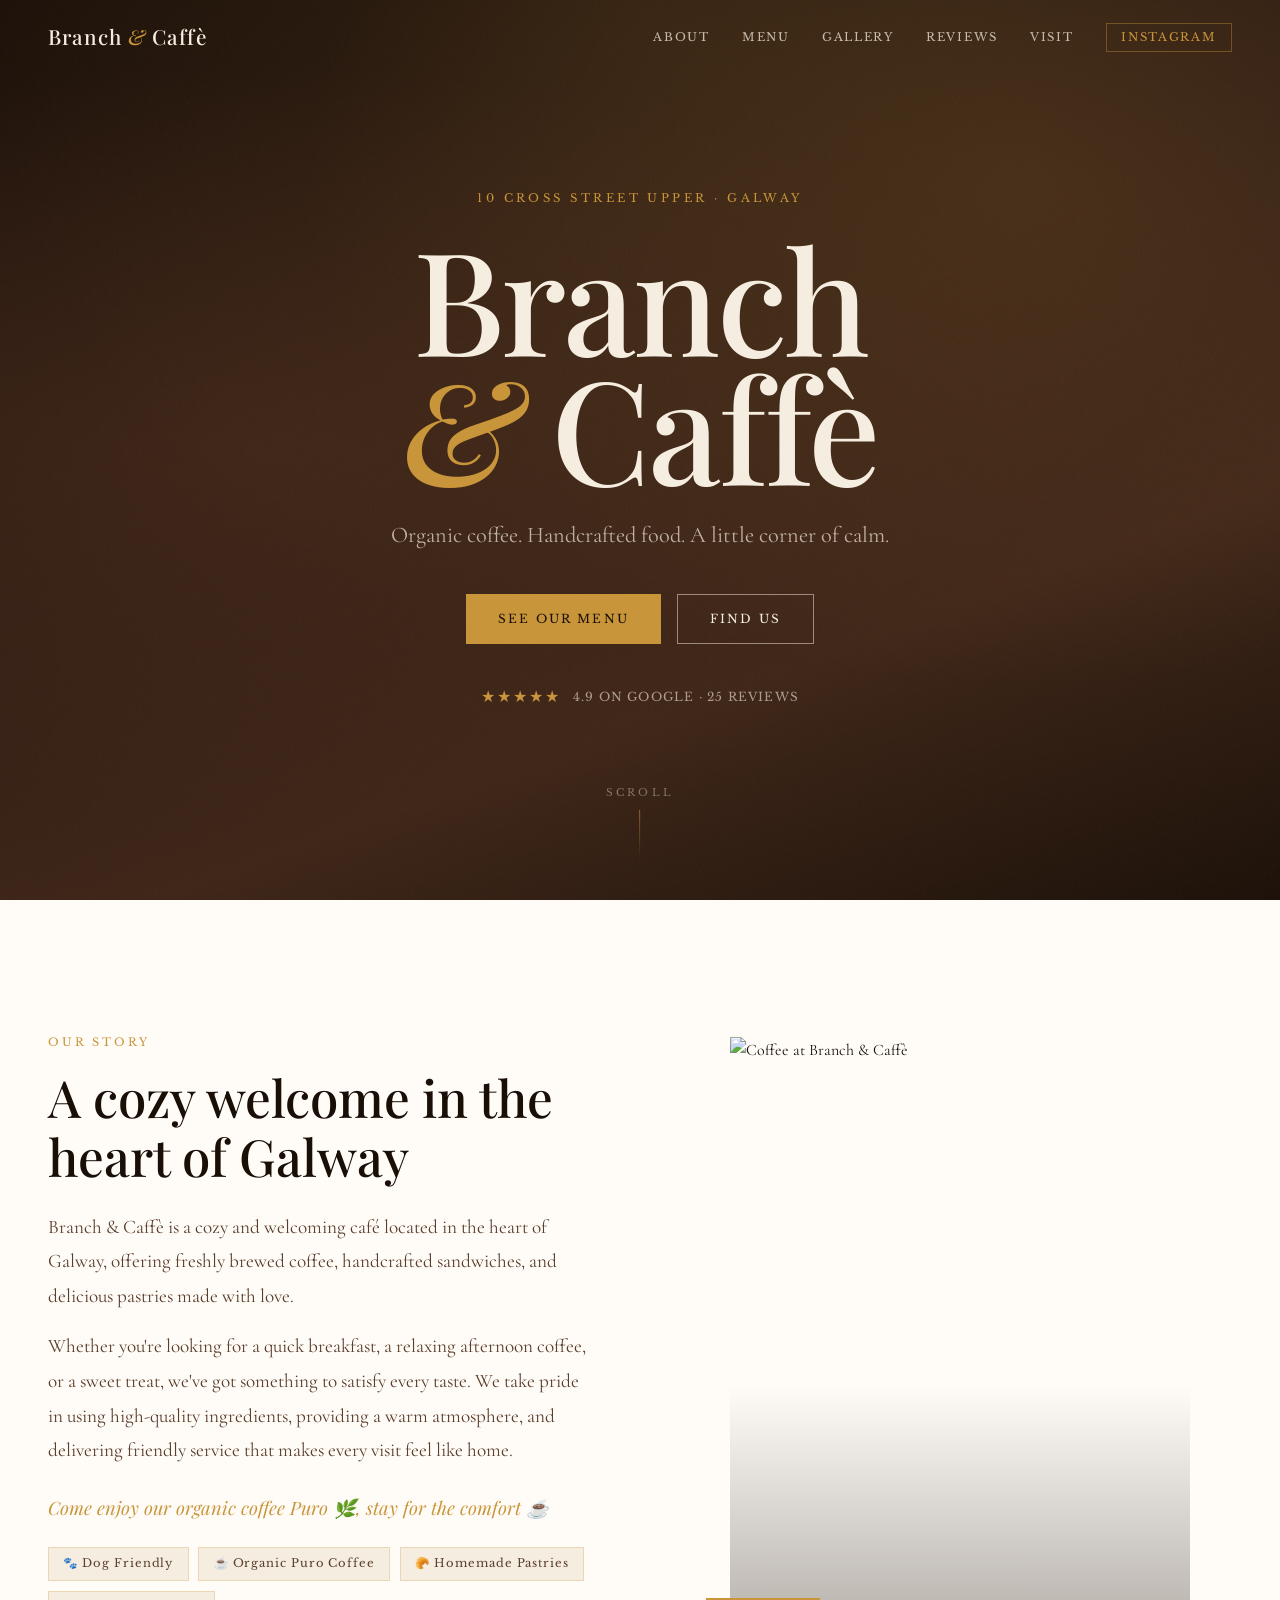
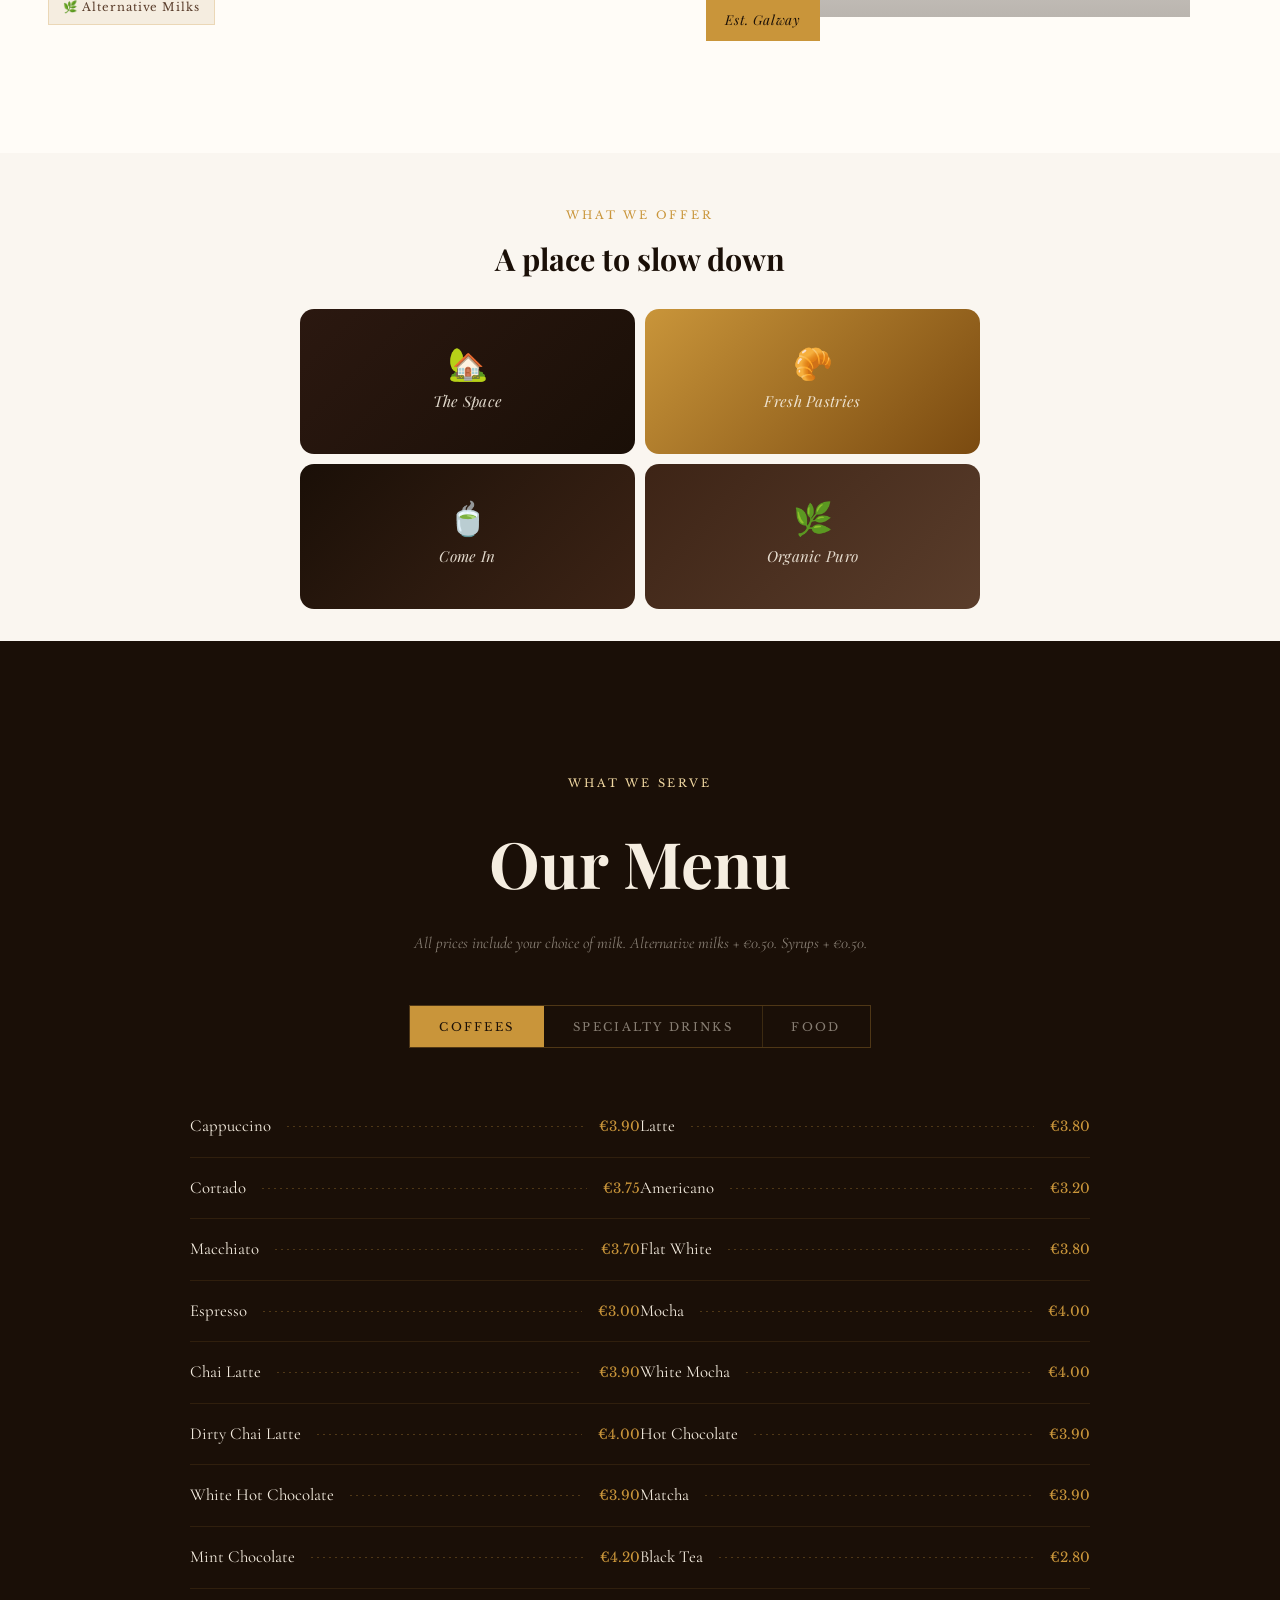
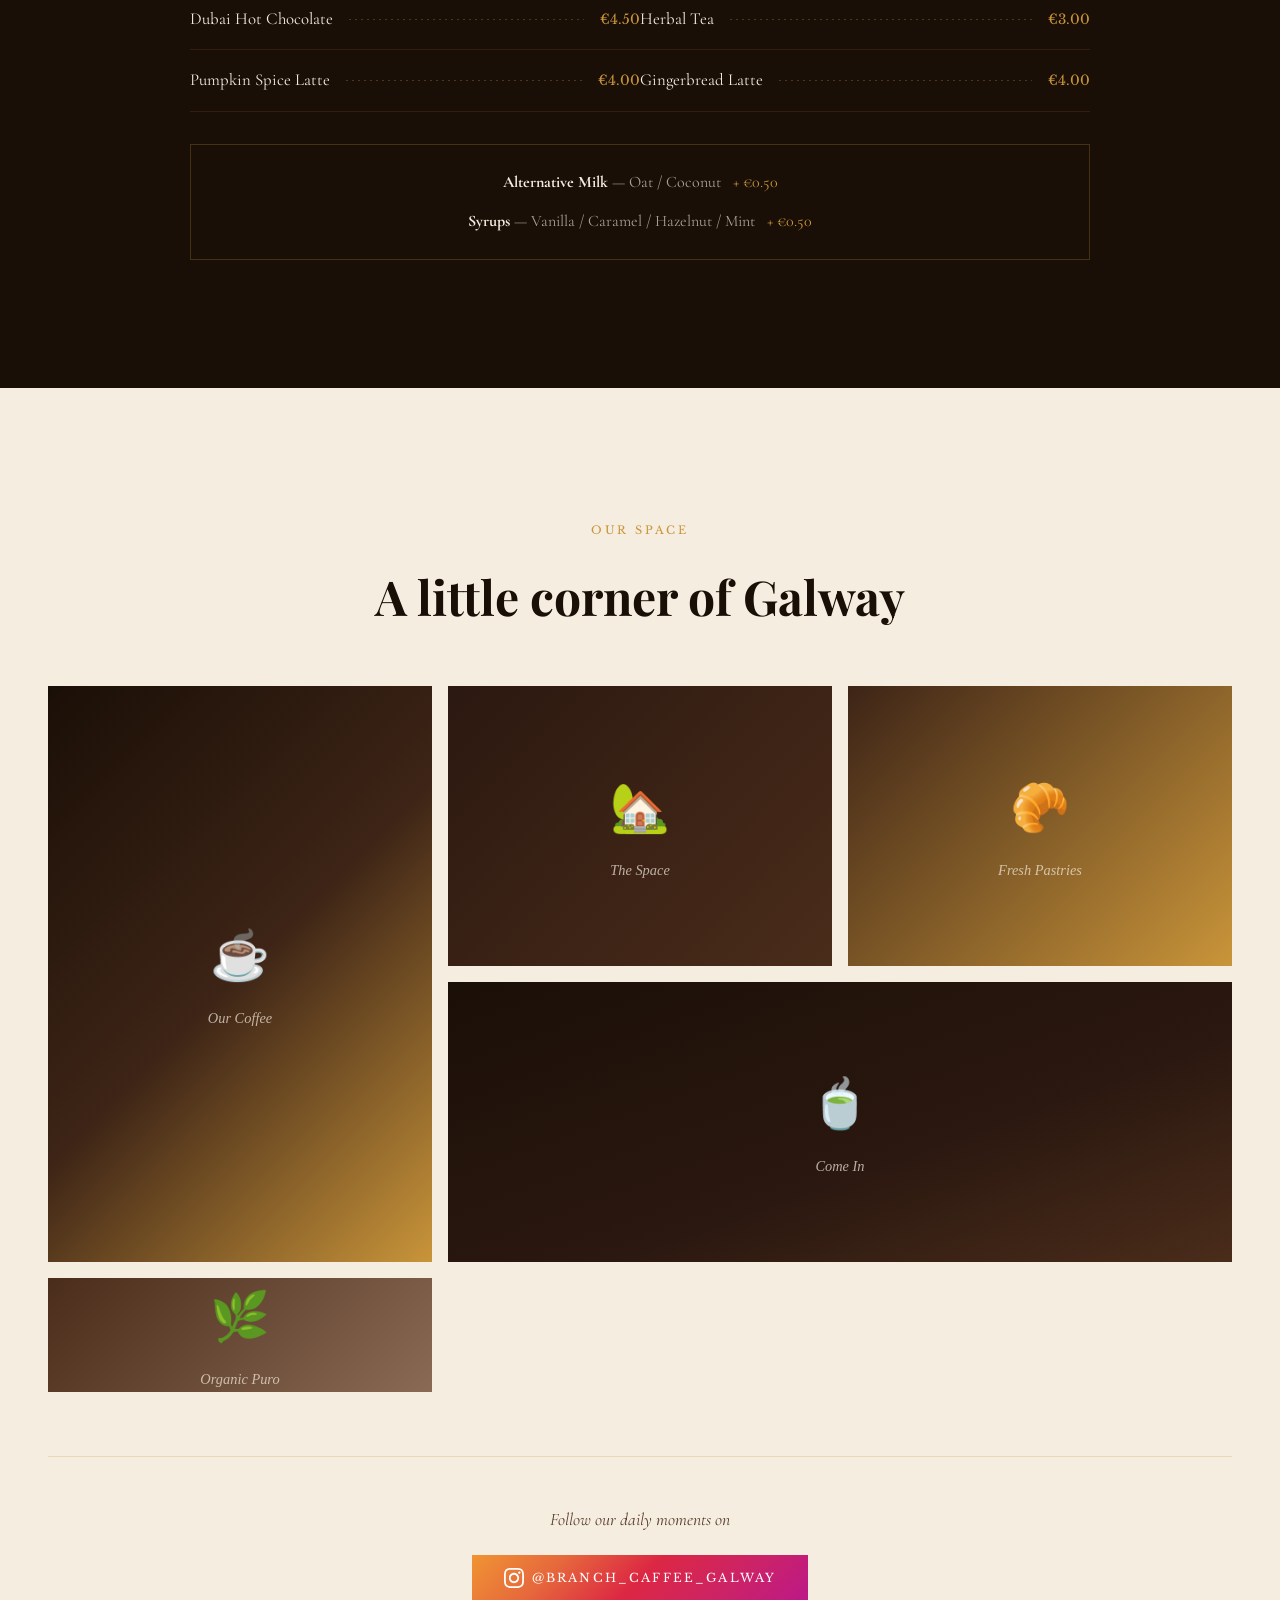
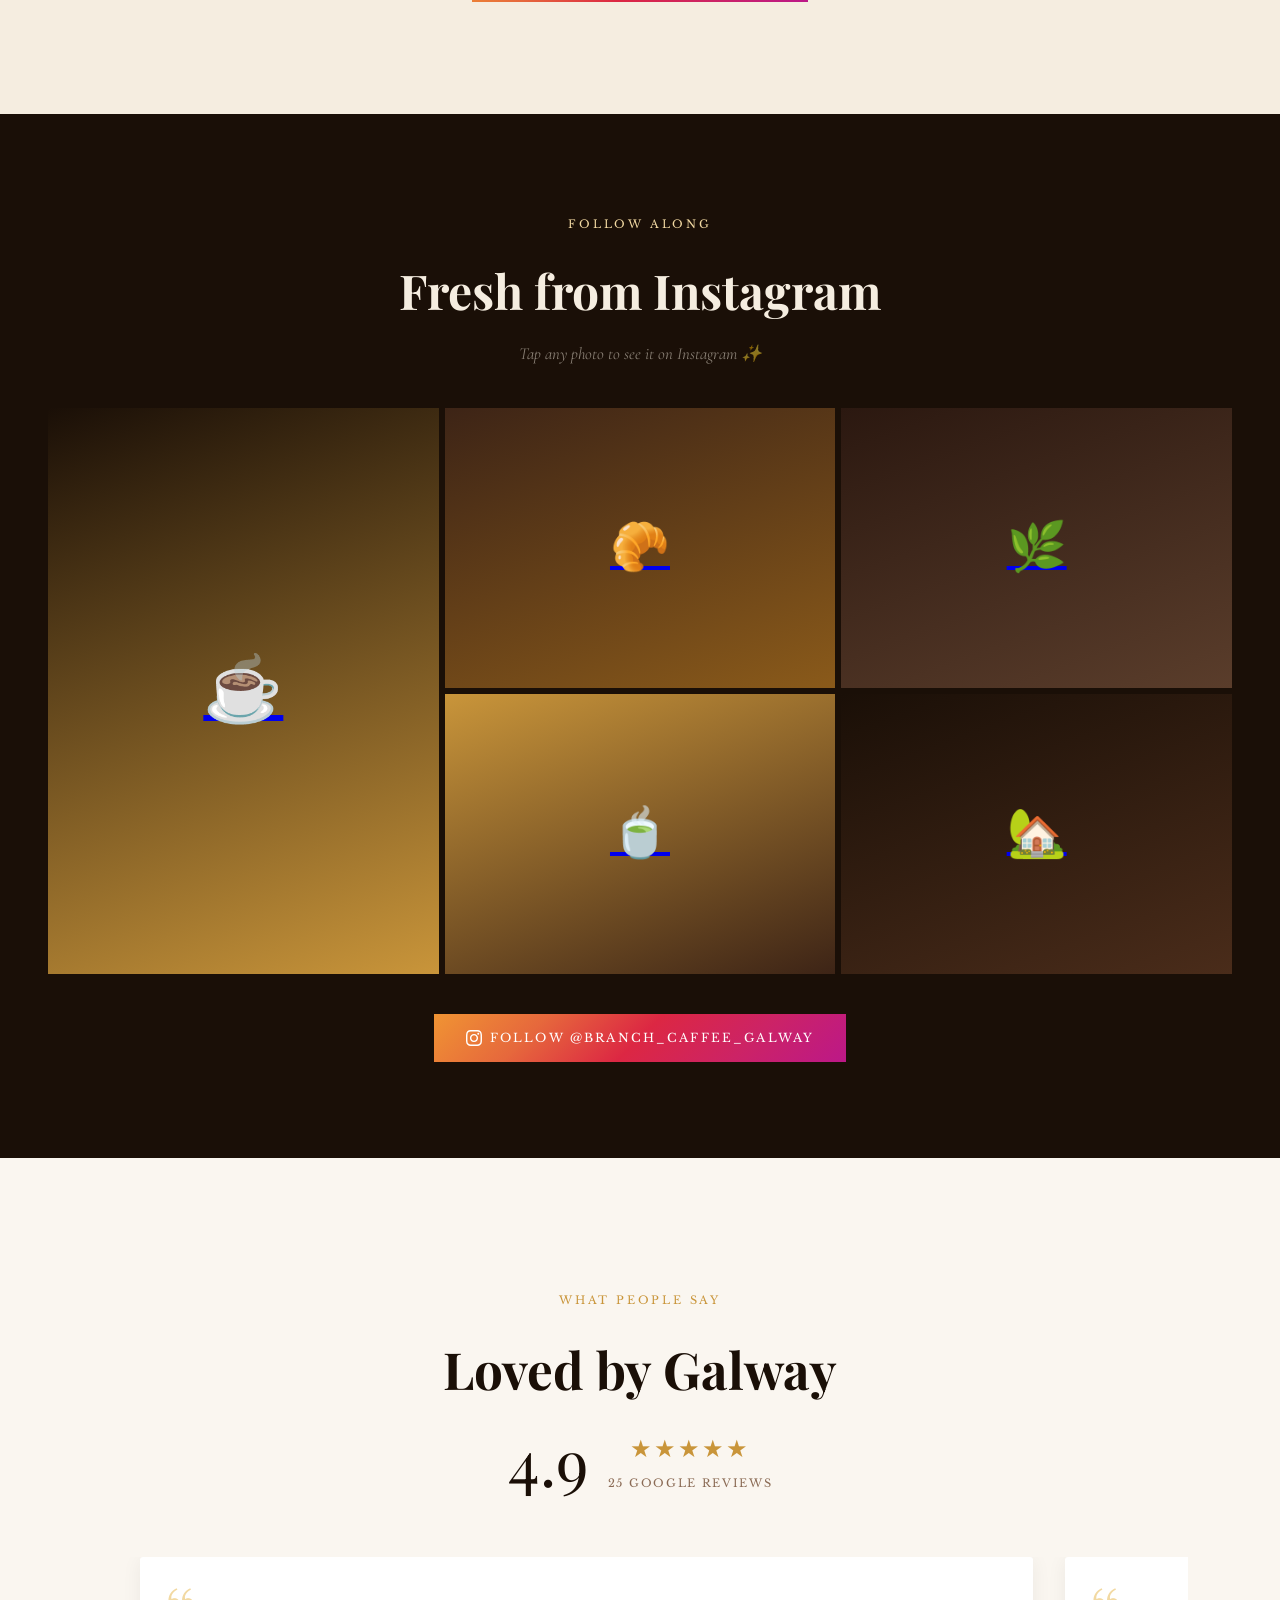
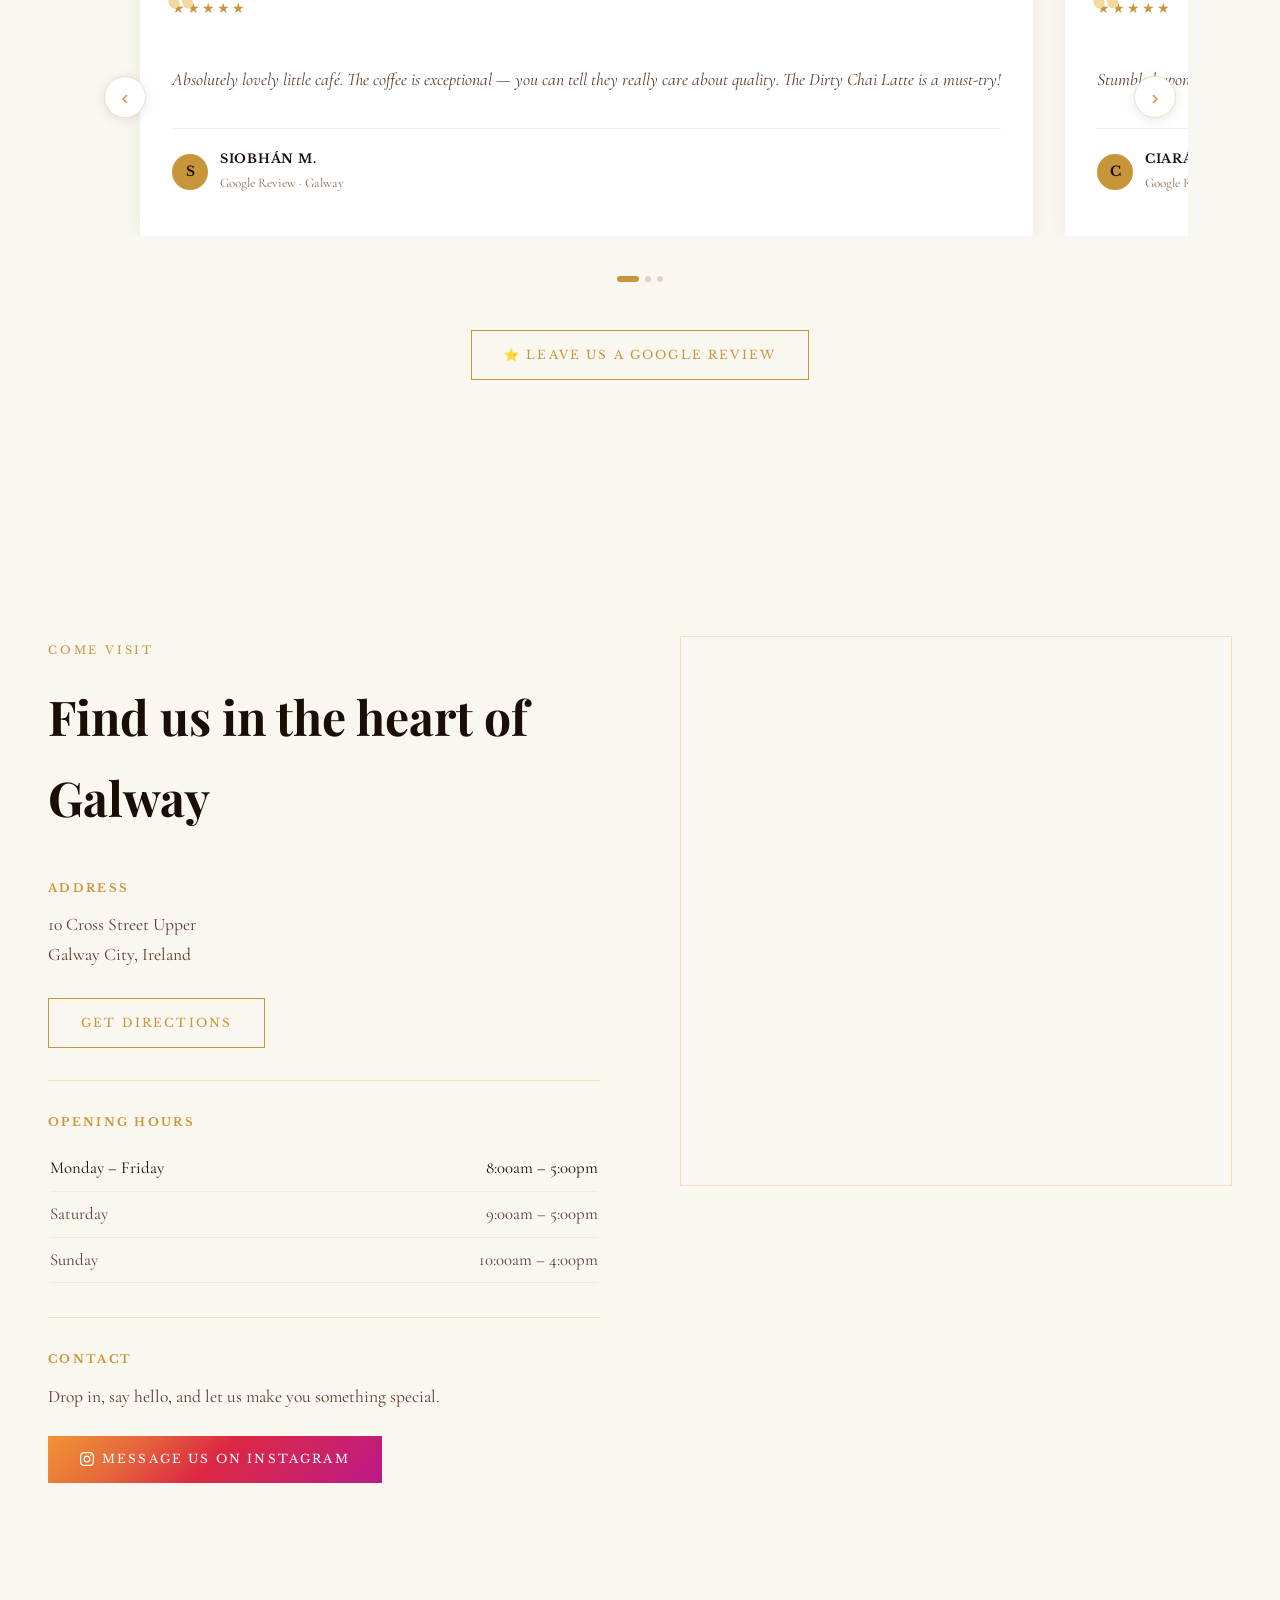
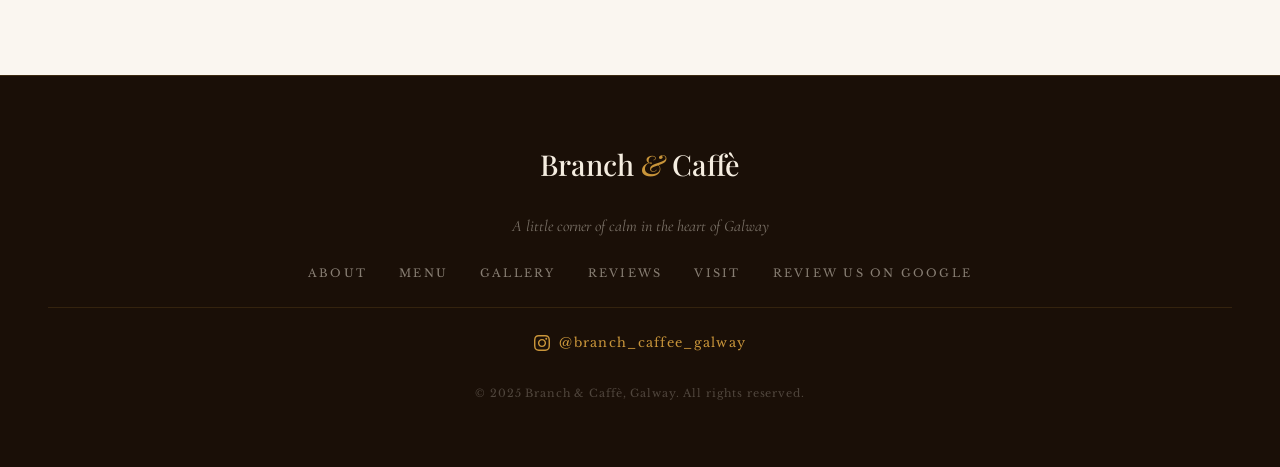
==== commit 85f2df96: "Rename index .html to index.html" ====
--- a/index.html
+++ b/index.html
@@ -8,1095 +8,268 @@
   <link rel="preconnect" href="https://fonts.googleapis.com" />
   <link rel="preconnect" href="https://fonts.gstatic.com" crossorigin />
   <link href="https://fonts.googleapis.com/css2?family=Playfair+Display:ital,wght@0,400;0,500;0,700;1,400;1,500&family=Cormorant+Garamond:ital,wght@0,300;0,400;0,500;1,300;1,400&family=Libre+Baskerville:ital,wght@0,400;0,700;1,400&display=swap" rel="stylesheet" />
-  <style>/* =============================================
-   BRANCH & CAFFÈ — CSS
-   Aesthetic: Warm editorial / artisan café
-   Palette: Espresso brown, cream ivory, warm gold
-============================================= */
-
-*, *::before, *::after {
-  box-sizing: border-box;
-  margin: 0;
-  padding: 0;
-}
-
+  <style>
+*, *::before, *::after { box-sizing: border-box; margin: 0; padding: 0; }
 :root {
-  --espresso: #1a0f07;
-  --dark-roast: #2b1810;
-  --medium-roast: #4a2c1a;
-  --cream: #f5ede0;
-  --ivory: #faf6f0;
-  --warm-white: #fffcf7;
-  --gold: #c9953a;
-  --gold-light: #e8b86d;
-  --gold-pale: #f2d9a2;
-  --text-dark: #1a0f07;
-  --text-mid: #5a3d2b;
-  --text-light: #8a6a54;
-  --border: rgba(201, 149, 58, 0.25);
-
+  --espresso: #1a0f07; --dark-roast: #2b1810; --medium-roast: #4a2c1a;
+  --cream: #f5ede0; --ivory: #faf6f0; --warm-white: #fffcf7;
+  --gold: #c9953a; --gold-light: #e8b86d; --gold-pale: #f2d9a2;
+  --text-dark: #1a0f07; --text-mid: #5a3d2b; --text-light: #8a6a54;
+  --border: rgba(201,149,58,0.25);
   --font-display: 'Playfair Display', Georgia, serif;
   --font-body: 'Cormorant Garamond', Georgia, serif;
   --font-serif: 'Libre Baskerville', Georgia, serif;
-
-  --transition: 0.35s cubic-bezier(0.4, 0, 0.2, 1);
-  --radius: 2px;
+  --transition: 0.35s cubic-bezier(0.4,0,0.2,1); --radius: 2px;
 }
-
-html {
-  scroll-behavior: smooth;
-  font-size: 16px;
-}
-
-body {
-  font-family: var(--font-body);
-  background: var(--ivory);
-  color: var(--text-dark);
-  line-height: 1.7;
-  overflow-x: hidden;
-}
-
-img {
-  display: block;
-  width: 100%;
-  height: 100%;
-  object-fit: cover;
-}
-
-/* =============================================
-   UTILITIES
-============================================= */
-
-.section-label {
-  display: inline-block;
-  font-family: var(--font-serif);
-  font-size: 0.7rem;
-  font-weight: 400;
-  letter-spacing: 0.25em;
-  text-transform: uppercase;
-  color: var(--gold);
-  margin-bottom: 1rem;
-}
-
-.stars {
-  color: var(--gold);
-  letter-spacing: 2px;
-  font-size: 1rem;
-}
+html { scroll-behavior: smooth; font-size: 16px; }
+body { font-family: var(--font-body); background: var(--ivory); color: var(--text-dark); line-height: 1.7; overflow-x: hidden; }
+img { display: block; width: 100%; height: 100%; object-fit: cover; }
+
+.section-label { display: inline-block; font-family: var(--font-serif); font-size: 0.7rem; font-weight: 400; letter-spacing: 0.25em; text-transform: uppercase; color: var(--gold); margin-bottom: 1rem; }
+.stars { color: var(--gold); letter-spacing: 2px; font-size: 1rem; }
 .stars--lg { font-size: 1.5rem; }
 
-/* BUTTONS */
-.btn {
-  display: inline-flex;
-  align-items: center;
-  gap: 0.5rem;
-  padding: 0.85rem 2rem;
-  font-family: var(--font-serif);
-  font-size: 0.75rem;
-  letter-spacing: 0.18em;
-  text-transform: uppercase;
-  text-decoration: none;
-  border: none;
-  cursor: pointer;
-  transition: var(--transition);
-  position: relative;
-  overflow: hidden;
-}
-.btn::before {
-  content: '';
-  position: absolute;
-  inset: 0;
-  background: rgba(255,255,255,0.1);
-  transform: translateX(-100%);
-  transition: transform 0.4s ease;
-}
+.btn { display: inline-flex; align-items: center; gap: 0.5rem; padding: 0.85rem 2rem; font-family: var(--font-serif); font-size: 0.75rem; letter-spacing: 0.18em; text-transform: uppercase; text-decoration: none; border: none; cursor: pointer; transition: var(--transition); position: relative; overflow: hidden; }
+.btn::before { content: ''; position: absolute; inset: 0; background: rgba(255,255,255,0.1); transform: translateX(-100%); transition: transform 0.4s ease; }
 .btn:hover::before { transform: translateX(0); }
-
-.btn--primary {
-  background: var(--gold);
-  color: var(--espresso);
-}
+.btn--primary { background: var(--gold); color: var(--espresso); }
 .btn--primary:hover { background: var(--gold-light); }
-
-.btn--ghost {
-  background: transparent;
-  color: var(--cream);
-  border: 1px solid rgba(245,237,224,0.5);
-}
+.btn--ghost { background: transparent; color: var(--cream); border: 1px solid rgba(245,237,224,0.5); }
 .btn--ghost:hover { border-color: var(--cream); background: rgba(245,237,224,0.08); }
-
-.btn--outline {
-  background: transparent;
-  color: var(--gold);
-  border: 1px solid var(--gold);
-}
+.btn--outline { background: transparent; color: var(--gold); border: 1px solid var(--gold); }
 .btn--outline:hover { background: var(--gold); color: var(--espresso); }
-
-.btn--instagram {
-  background: linear-gradient(135deg, #f09433 0%, #e6683c 25%, #dc2743 50%, #cc2366 75%, #bc1888 100%);
-  color: white;
-}
+.btn--instagram { background: linear-gradient(135deg,#f09433 0%,#e6683c 25%,#dc2743 50%,#cc2366 75%,#bc1888 100%); color: white; }
 .btn--instagram:hover { opacity: 0.9; transform: translateY(-1px); }
 
-/* =============================================
-   NAVIGATION
-============================================= */
-
-.nav {
-  position: fixed;
-  top: 0;
-  left: 0;
-  right: 0;
-  z-index: 1000;
-  display: flex;
-  align-items: center;
-  justify-content: space-between;
-  padding: 1.2rem 3rem;
-  transition: background 0.4s ease, box-shadow 0.4s ease;
-}
-.nav.scrolled {
-  background: rgba(26, 15, 7, 0.97);
-  backdrop-filter: blur(12px);
-  box-shadow: 0 1px 0 rgba(201,149,58,0.2);
-}
-
-.nav__logo-text {
-  font-family: var(--font-display);
-  font-size: 1.3rem;
-  font-weight: 500;
-  color: var(--cream);
-  letter-spacing: 0.05em;
-}
-.nav__logo-text em {
-  font-style: italic;
-  color: var(--gold);
-}
-
-.nav__links {
-  display: flex;
-  list-style: none;
-  gap: 2rem;
-  align-items: center;
-}
-
-.nav__link {
-  font-family: var(--font-serif);
-  font-size: 0.72rem;
-  letter-spacing: 0.15em;
-  text-transform: uppercase;
-  text-decoration: none;
-  color: rgba(245,237,224,0.75);
-  transition: color 0.25s ease;
-  position: relative;
-}
-.nav__link::after {
-  content: '';
-  position: absolute;
-  bottom: -3px;
-  left: 0;
-  width: 0;
-  height: 1px;
-  background: var(--gold);
-  transition: width 0.3s ease;
-}
+/* NAV */
+.nav { position: fixed; top: 0; left: 0; right: 0; z-index: 1000; display: flex; align-items: center; justify-content: space-between; padding: 1.2rem 3rem; transition: background 0.4s ease, box-shadow 0.4s ease; }
+.nav.scrolled { background: rgba(26,15,7,0.97); backdrop-filter: blur(12px); box-shadow: 0 1px 0 rgba(201,149,58,0.2); }
+.nav__logo-text { font-family: var(--font-display); font-size: 1.3rem; font-weight: 500; color: var(--cream); letter-spacing: 0.05em; }
+.nav__logo-text em { font-style: italic; color: var(--gold); }
+.nav__links { display: flex; list-style: none; gap: 2rem; align-items: center; }
+.nav__link { font-family: var(--font-serif); font-size: 0.72rem; letter-spacing: 0.15em; text-transform: uppercase; text-decoration: none; color: rgba(245,237,224,0.75); transition: color 0.25s ease; position: relative; }
+.nav__link::after { content: ''; position: absolute; bottom: -3px; left: 0; width: 0; height: 1px; background: var(--gold); transition: width 0.3s ease; }
 .nav__link:hover { color: var(--cream); }
 .nav__link:hover::after { width: 100%; }
-
-.nav__link--ig {
-  color: var(--gold);
-  border: 1px solid rgba(201,149,58,0.4);
-  padding: 0.4rem 0.9rem;
-}
+.nav__link--ig { color: var(--gold); border: 1px solid rgba(201,149,58,0.4); padding: 0.4rem 0.9rem; }
 .nav__link--ig::after { display: none; }
 .nav__link--ig:hover { background: rgba(201,149,58,0.15); border-color: var(--gold); }
-
-.nav__toggle {
-  display: none;
-  flex-direction: column;
-  gap: 5px;
-  background: none;
-  border: none;
-  cursor: pointer;
-  padding: 4px;
-}
-.nav__toggle span {
-  display: block;
-  width: 24px;
-  height: 1.5px;
-  background: var(--cream);
-  transition: var(--transition);
-}
-.nav__toggle.open span:nth-child(1) { transform: rotate(45deg) translate(4.5px, 4.5px); }
+.nav__toggle { display: none; flex-direction: column; gap: 5px; background: none; border: none; cursor: pointer; padding: 4px; }
+.nav__toggle span { display: block; width: 24px; height: 1.5px; background: var(--cream); transition: var(--transition); }
+.nav__toggle.open span:nth-child(1) { transform: rotate(45deg) translate(4.5px,4.5px); }
 .nav__toggle.open span:nth-child(2) { opacity: 0; }
-.nav__toggle.open span:nth-child(3) { transform: rotate(-45deg) translate(4.5px, -4.5px); }
+.nav__toggle.open span:nth-child(3) { transform: rotate(-45deg) translate(4.5px,-4.5px); }
+
+/* HERO */
+.hero { position: relative; height: 100vh; min-height: 700px; display: flex; align-items: center; justify-content: center; overflow: hidden; }
+.hero__bg { position: absolute; inset: 0; background: radial-gradient(ellipse at 20% 50%,rgba(74,44,26,0.6) 0%,transparent 60%), radial-gradient(ellipse at 80% 20%,rgba(201,149,58,0.15) 0%,transparent 50%), linear-gradient(160deg,#1a0f07 0%,#2b1810 40%,#3d2416 70%,#1a0f07 100%); }
+.hero__grain { position: absolute; inset: 0; opacity: 0.04; background-image: url("data:image/svg+xml,%3Csvg viewBox='0 0 512 512' xmlns='http://www.w3.org/2000/svg'%3E%3Cfilter id='n'%3E%3CfeTurbulence type='fractalNoise' baseFrequency='0.75' numOctaves='4' stitchTiles='stitch'/%3E%3C/filter%3E%3Crect width='100%25' height='100%25' filter='url(%23n)'/%3E%3C/svg%3E"); background-size: 256px 256px; }
+.hero__lights { position: absolute; inset: 0; background: radial-gradient(circle at 50% 0%,rgba(201,149,58,0.08) 0%,transparent 60%); animation: pulse-light 6s ease-in-out infinite alternate; }
+@keyframes pulse-light { from { opacity: 0.5; } to { opacity: 1; } }
+.hero__content { position: relative; z-index: 2; text-align: center; padding: 2rem; animation: fade-up 1.2s ease forwards; }
+@keyframes fade-up { from { opacity: 0; transform: translateY(30px); } to { opacity: 1; transform: translateY(0); } }
+.hero__eyebrow { font-family: var(--font-serif); font-size: 0.72rem; letter-spacing: 0.3em; text-transform: uppercase; color: var(--gold); margin-bottom: 1.5rem; animation: fade-up 1.2s ease 0.1s both; }
+.hero__title { font-family: var(--font-display); font-size: clamp(4rem,12vw,9rem); font-weight: 500; line-height: 0.9; color: var(--cream); letter-spacing: -0.02em; margin-bottom: 1.5rem; animation: fade-up 1.2s ease 0.2s both; }
+.hero__title em { font-style: italic; color: var(--gold); }
+.hero__tagline { font-family: var(--font-body); font-size: clamp(1rem,2.5vw,1.4rem); color: rgba(245,237,224,0.7); margin-bottom: 2.5rem; animation: fade-up 1.2s ease 0.35s both; }
+.hero__ctas { display: flex; gap: 1rem; justify-content: center; flex-wrap: wrap; margin-bottom: 2.5rem; animation: fade-up 1.2s ease 0.45s both; }
+.hero__rating { display: flex; align-items: center; gap: 0.75rem; justify-content: center; animation: fade-up 1.2s ease 0.55s both; }
+.hero__rating span { font-family: var(--font-serif); font-size: 0.75rem; letter-spacing: 0.1em; color: rgba(245,237,224,0.6); text-transform: uppercase; }
+.hero__scroll { position: absolute; bottom: 2.5rem; left: 50%; transform: translateX(-50%); display: flex; flex-direction: column; align-items: center; gap: 0.5rem; z-index: 2; }
+.hero__scroll span { font-family: var(--font-serif); font-size: 0.65rem; letter-spacing: 0.3em; text-transform: uppercase; color: rgba(245,237,224,0.4); }
+.hero__scroll-line { width: 1px; height: 50px; background: linear-gradient(to bottom,rgba(201,149,58,0.6),transparent); animation: scroll-line 2s ease-in-out infinite; }
+@keyframes scroll-line { 0%,100% { transform: scaleY(0.3); opacity: 0.3; } 50% { transform: scaleY(1); opacity: 1; } }
+
+/* ABOUT */
+.about { background: var(--warm-white); padding: 8rem 3rem; }
+.about__container { max-width: 1200px; margin: 0 auto; display: grid; grid-template-columns: 1fr 1fr; gap: 6rem; align-items: center; }
+.about__title { font-family: var(--font-display); font-size: clamp(2rem,4vw,3.2rem); font-weight: 500; line-height: 1.15; color: var(--espresso); margin-bottom: 1.5rem; }
+.about__body { font-size: 1.2rem; color: var(--text-mid); margin-bottom: 1rem; line-height: 1.8; }
+.about__tagline { font-family: var(--font-display); font-style: italic; font-size: 1.15rem; color: var(--gold); margin: 1.5rem 0; }
+.about__badges { display: flex; flex-wrap: wrap; gap: 0.6rem; margin-top: 1.5rem; }
+.badge { font-family: var(--font-serif); font-size: 0.72rem; letter-spacing: 0.08em; padding: 0.4rem 0.9rem; border: 1px solid var(--border); color: var(--text-mid); background: var(--cream); }
+.about__visual { display: flex; justify-content: center; }
+.about__img-frame { position: relative; width: 100%; max-width: 460px; }
+.about__img-inner { height: 580px; overflow: hidden; position: relative; }
+.about__img-inner::after { content: ''; position: absolute; inset: 0; background: linear-gradient(to bottom,transparent 60%,rgba(26,15,7,0.3)); }
+.about__img-inner img { transition: transform 0.8s ease; }
+.about__img-inner:hover img { transform: scale(1.04); }
+.about__img-accent { position: absolute; bottom: -1.5rem; left: -1.5rem; background: var(--gold); color: var(--espresso); font-family: var(--font-display); font-style: italic; font-size: 0.85rem; padding: 0.6rem 1.2rem; letter-spacing: 0.05em; }
 
 /* =============================================
-   HERO
+   FEATURES — compact 2x2 grid (replaces big stacked cards)
 ============================================= */
-
-.hero {
-  position: relative;
-  height: 100vh;
-  min-height: 700px;
-  display: flex;
-  align-items: center;
-  justify-content: center;
-  overflow: hidden;
-}
-
-.hero__bg {
-  position: absolute;
-  inset: 0;
-  background:
-    radial-gradient(ellipse at 20% 50%, rgba(74,44,26,0.6) 0%, transparent 60%),
-    radial-gradient(ellipse at 80% 20%, rgba(201,149,58,0.15) 0%, transparent 50%),
-    linear-gradient(160deg, #1a0f07 0%, #2b1810 40%, #3d2416 70%, #1a0f07 100%);
-}
-
-.hero__grain {
-  position: absolute;
-  inset: 0;
-  opacity: 0.04;
-  background-image: url("data:image/svg+xml,%3Csvg viewBox='0 0 512 512' xmlns='http://www.w3.org/2000/svg'%3E%3Cfilter id='n'%3E%3CfeTurbulence type='fractalNoise' baseFrequency='0.75' numOctaves='4' stitchTiles='stitch'/%3E%3C/filter%3E%3Crect width='100%25' height='100%25' filter='url(%23n)'/%3E%3C/svg%3E");
-  background-size: 256px 256px;
-}
-
-.hero__lights {
-  position: absolute;
-  inset: 0;
-  background: radial-gradient(circle at 50% 0%, rgba(201,149,58,0.08) 0%, transparent 60%);
-  animation: pulse-light 6s ease-in-out infinite alternate;
-}
-
-@keyframes pulse-light {
-  from { opacity: 0.5; }
-  to { opacity: 1; }
-}
-
-.hero__content {
-  position: relative;
-  z-index: 2;
-  text-align: center;
-  padding: 2rem;
-  animation: fade-up 1.2s ease forwards;
-}
-
-@keyframes fade-up {
-  from { opacity: 0; transform: translateY(30px); }
-  to { opacity: 1; transform: translateY(0); }
-}
-
-.hero__eyebrow {
-  font-family: var(--font-serif);
-  font-size: 0.72rem;
-  letter-spacing: 0.3em;
-  text-transform: uppercase;
-  color: var(--gold);
-  margin-bottom: 1.5rem;
-  animation: fade-up 1.2s ease 0.1s both;
-}
-
-.hero__title {
-  font-family: var(--font-display);
-  font-size: clamp(4rem, 12vw, 9rem);
-  font-weight: 500;
-  line-height: 0.9;
-  color: var(--cream);
-  letter-spacing: -0.02em;
-  margin-bottom: 1.5rem;
-  animation: fade-up 1.2s ease 0.2s both;
-}
-.hero__title em {
-  font-style: italic;
-  color: var(--gold);
-}
-
-.hero__tagline {
-  font-family: var(--font-body);
-  font-size: clamp(1rem, 2.5vw, 1.4rem);
-  color: rgba(245,237,224,0.7);
-  margin-bottom: 2.5rem;
-  animation: fade-up 1.2s ease 0.35s both;
-}
-
-.hero__ctas {
-  display: flex;
-  gap: 1rem;
-  justify-content: center;
-  flex-wrap: wrap;
-  margin-bottom: 2.5rem;
-  animation: fade-up 1.2s ease 0.45s both;
-}
-
-.hero__rating {
-  display: flex;
-  align-items: center;
-  gap: 0.75rem;
-  justify-content: center;
-  animation: fade-up 1.2s ease 0.55s both;
-}
-.hero__rating span {
-  font-family: var(--font-serif);
-  font-size: 0.75rem;
-  letter-spacing: 0.1em;
-  color: rgba(245,237,224,0.6);
-  text-transform: uppercase;
-}
-
-.hero__scroll {
-  position: absolute;
-  bottom: 2.5rem;
-  left: 50%;
-  transform: translateX(-50%);
-  display: flex;
-  flex-direction: column;
-  align-items: center;
-  gap: 0.5rem;
-  z-index: 2;
-}
-.hero__scroll span {
-  font-family: var(--font-serif);
-  font-size: 0.65rem;
-  letter-spacing: 0.3em;
-  text-transform: uppercase;
-  color: rgba(245,237,224,0.4);
-}
-.hero__scroll-line {
-  width: 1px;
-  height: 50px;
-  background: linear-gradient(to bottom, rgba(201,149,58,0.6), transparent);
-  animation: scroll-line 2s ease-in-out infinite;
-}
-@keyframes scroll-line {
-  0%, 100% { transform: scaleY(0.3); opacity: 0.3; }
-  50% { transform: scaleY(1); opacity: 1; }
-}
-
-/* =============================================
-   ABOUT
-============================================= */
-
-.about {
-  background: var(--warm-white);
-  padding: 8rem 3rem;
-}
-
-.about__container {
-  max-width: 1200px;
-  margin: 0 auto;
-  display: grid;
-  grid-template-columns: 1fr 1fr;
-  gap: 6rem;
-  align-items: center;
-}
-
-.about__title {
-  font-family: var(--font-display);
-  font-size: clamp(2rem, 4vw, 3.2rem);
-  font-weight: 500;
-  line-height: 1.15;
-  color: var(--espresso);
-  margin-bottom: 1.5rem;
-}
-
-.about__body {
-  font-size: 1.2rem;
-  color: var(--text-mid);
-  margin-bottom: 1rem;
-  line-height: 1.8;
-}
-
-.about__tagline {
-  font-family: var(--font-display);
-  font-style: italic;
-  font-size: 1.15rem;
-  color: var(--gold);
-  margin: 1.5rem 0;
-}
-
-.about__badges {
-  display: flex;
-  flex-wrap: wrap;
-  gap: 0.6rem;
-  margin-top: 1.5rem;
-}
-
-.badge {
-  font-family: var(--font-serif);
-  font-size: 0.72rem;
-  letter-spacing: 0.08em;
-  padding: 0.4rem 0.9rem;
-  border: 1px solid var(--border);
-  color: var(--text-mid);
-  background: var(--cream);
-}
-
-.about__visual {
-  display: flex;
-  justify-content: center;
-}
-
-.about__img-frame {
-  position: relative;
-  width: 100%;
-  max-width: 460px;
-}
-
-.about__img-inner {
-  height: 580px;
-  overflow: hidden;
-  position: relative;
-}
-.about__img-inner::after {
-  content: '';
-  position: absolute;
-  inset: 0;
-  background: linear-gradient(to bottom, transparent 60%, rgba(26,15,7,0.3));
-}
-.about__img-inner img {
-  transition: transform 0.8s ease;
-}
-.about__img-inner:hover img { transform: scale(1.04); }
-
-.about__img-accent {
-  position: absolute;
-  bottom: -1.5rem;
-  left: -1.5rem;
-  background: var(--gold);
-  color: var(--espresso);
-  font-family: var(--font-display);
-  font-style: italic;
-  font-size: 0.85rem;
-  padding: 0.6rem 1.2rem;
-  letter-spacing: 0.05em;
-}
-
-/* =============================================
-   MENU
-============================================= */
-
-.menu {
-  background: var(--espresso);
-  padding: 8rem 3rem;
-}
-
-.menu__container {
-  max-width: 900px;
-  margin: 0 auto;
-  text-align: center;
-}
-
+.features { background: var(--ivory); padding: 3rem 1.5rem 2rem; }
+.features__header { text-align: center; margin-bottom: 1.5rem; }
+.features__label { display: inline-block; font-family: var(--font-serif); font-size: 0.7rem; letter-spacing: 0.25em; text-transform: uppercase; color: var(--gold); margin-bottom: 0.5rem; }
+.features__title { font-family: var(--font-display); font-size: clamp(1.3rem,3vw,1.9rem); color: var(--espresso); }
+.features__grid { display: grid; grid-template-columns: 1fr 1fr; gap: 10px; max-width: 680px; margin: 0 auto; }
+.feature-card { height: 145px; border-radius: 14px; display: flex; flex-direction: column; align-items: center; justify-content: center; gap: 0.5rem; transition: transform 0.3s ease, box-shadow 0.3s ease; cursor: default; }
+.feature-card:hover { transform: translateY(-4px); box-shadow: 0 12px 30px rgba(26,15,7,0.2); }
+.feature-card__emoji { font-size: 2rem; line-height: 1; }
+.feature-card__label { font-family: var(--font-display); font-style: italic; font-size: 0.95rem; color: rgba(245,237,224,0.9); letter-spacing: 0.02em; }
+.feature-card--space { background: linear-gradient(135deg,#2b1810 0%,#1a0f07 100%); }
+.feature-card--pastries { background: linear-gradient(135deg,#c9953a 0%,#7a4a10 100%); }
+.feature-card--comein { background: linear-gradient(135deg,#1a0f07 0%,#3d2416 100%); }
+.feature-card--organic { background: linear-gradient(135deg,#3d2416 0%,#5a3d2b 100%); }
+
+/* MENU */
+.menu { background: var(--espresso); padding: 8rem 3rem; }
+.menu__container { max-width: 900px; margin: 0 auto; text-align: center; }
 .menu .section-label { color: var(--gold-pale); }
-
-.menu__title {
-  font-family: var(--font-display);
-  font-size: clamp(2.5rem, 5vw, 4rem);
-  color: var(--cream);
-  margin-bottom: 0.75rem;
-}
-
-.menu__sub {
-  font-family: var(--font-body);
-  font-size: 1rem;
-  color: rgba(245,237,224,0.5);
-  margin-bottom: 3rem;
-  font-style: italic;
-}
-
-.menu__tabs {
-  display: flex;
-  justify-content: center;
-  gap: 0;
-  margin-bottom: 3rem;
-  border: 1px solid rgba(201,149,58,0.3);
-  display: inline-flex;
-}
-
-.menu__tab {
-  font-family: var(--font-serif);
-  font-size: 0.72rem;
-  letter-spacing: 0.2em;
-  text-transform: uppercase;
-  padding: 0.85rem 1.8rem;
-  background: transparent;
-  color: rgba(245,237,224,0.5);
-  border: none;
-  cursor: pointer;
-  transition: var(--transition);
-  border-right: 1px solid rgba(201,149,58,0.2);
-}
+.menu__title { font-family: var(--font-display); font-size: clamp(2.5rem,5vw,4rem); color: var(--cream); margin-bottom: 0.75rem; }
+.menu__sub { font-family: var(--font-body); font-size: 1rem; color: rgba(245,237,224,0.5); margin-bottom: 3rem; font-style: italic; }
+.menu__tabs { display: inline-flex; justify-content: center; gap: 0; margin-bottom: 3rem; border: 1px solid rgba(201,149,58,0.3); }
+.menu__tab { font-family: var(--font-serif); font-size: 0.72rem; letter-spacing: 0.2em; text-transform: uppercase; padding: 0.85rem 1.8rem; background: transparent; color: rgba(245,237,224,0.5); border: none; cursor: pointer; transition: var(--transition); border-right: 1px solid rgba(201,149,58,0.2); }
 .menu__tab:last-child { border-right: none; }
-.menu__tab.active, .menu__tab:hover {
-  background: var(--gold);
-  color: var(--espresso);
-}
-
-.menu__panel {
-  display: none;
-  animation: fade-in 0.4s ease;
-}
+.menu__tab.active, .menu__tab:hover { background: var(--gold); color: var(--espresso); }
+.menu__panel { display: none; animation: fade-in 0.4s ease; }
 .menu__panel.active { display: block; }
-
-@keyframes fade-in {
-  from { opacity: 0; transform: translateY(8px); }
-  to { opacity: 1; transform: translateY(0); }
-}
-
-.menu__grid {
-  display: grid;
-  grid-template-columns: 1fr 1fr;
-  gap: 0;
-}
-
-.menu__item {
-  display: flex;
-  align-items: baseline;
-  gap: 0.5rem;
-  padding: 1rem 0;
-  border-bottom: 1px solid rgba(201,149,58,0.12);
-  text-align: left;
-}
-
-.menu__name {
-  font-family: var(--font-body);
-  font-size: 1.05rem;
-  color: var(--cream);
-  white-space: nowrap;
-}
-
-.menu__dots {
-  flex: 1;
-  height: 1px;
-  background: repeating-linear-gradient(to right, rgba(201,149,58,0.3) 0, rgba(201,149,58,0.3) 2px, transparent 2px, transparent 6px);
-  margin: 0 0.5rem;
-  min-width: 20px;
-  transform: translateY(-4px);
-}
-
-.menu__price {
-  font-family: var(--font-serif);
-  font-size: 0.85rem;
-  color: var(--gold);
-  white-space: nowrap;
-}
-
-.menu__extras {
-  margin-top: 2rem;
-  padding: 1.5rem;
-  border: 1px solid rgba(201,149,58,0.25);
-  display: flex;
-  flex-direction: column;
-  gap: 0.75rem;
-}
-
-.menu__extra-item {
-  font-family: var(--font-body);
-  font-size: 1rem;
-  color: rgba(245,237,224,0.65);
-}
+@keyframes fade-in { from { opacity: 0; transform: translateY(8px); } to { opacity: 1; transform: translateY(0); } }
+.menu__grid { display: grid; grid-template-columns: 1fr 1fr; gap: 0; }
+.menu__item { display: flex; align-items: baseline; gap: 0.5rem; padding: 1rem 0; border-bottom: 1px solid rgba(201,149,58,0.12); text-align: left; }
+.menu__name { font-family: var(--font-body); font-size: 1.05rem; color: var(--cream); white-space: nowrap; }
+.menu__dots { flex: 1; height: 1px; background: repeating-linear-gradient(to right,rgba(201,149,58,0.3) 0,rgba(201,149,58,0.3) 2px,transparent 2px,transparent 6px); margin: 0 0.5rem; min-width: 20px; transform: translateY(-4px); }
+.menu__price { font-family: var(--font-serif); font-size: 0.85rem; color: var(--gold); white-space: nowrap; }
+.menu__extras { margin-top: 2rem; padding: 1.5rem; border: 1px solid rgba(201,149,58,0.25); display: flex; flex-direction: column; gap: 0.75rem; }
+.menu__extra-item { font-family: var(--font-body); font-size: 1rem; color: rgba(245,237,224,0.65); }
 .menu__extra-item strong { color: var(--cream); }
 .menu__extra-item span { color: var(--gold); margin-left: 0.5rem; }
-
-.menu__note {
-  margin-top: 2rem;
-  font-family: var(--font-body);
-  font-style: italic;
-  font-size: 1rem;
-  color: rgba(245,237,224,0.55);
-}
-
-/* =============================================
-   GALLERY
-============================================= */
-
-.gallery {
-  background: var(--cream);
-  padding: 8rem 3rem 4rem;
-}
-
-.gallery__header {
-  text-align: center;
-  margin-bottom: 3rem;
-}
-
-.gallery__title {
-  font-family: var(--font-display);
-  font-size: clamp(2rem, 4vw, 3rem);
-  color: var(--espresso);
-}
-
-.gallery__grid {
-  max-width: 1300px;
-  margin: 0 auto 4rem;
-  display: grid;
-  grid-template-columns: repeat(3, 1fr);
-  grid-template-rows: 280px 280px;
-  gap: 1rem;
-}
-
-.gallery__item {
-  position: relative;
-  overflow: hidden;
-  cursor: pointer;
-}
+.menu__note { margin-top: 2rem; font-family: var(--font-body); font-style: italic; font-size: 1rem; color: rgba(245,237,224,0.55); }
+
+/* GALLERY */
+.gallery { background: var(--cream); padding: 8rem 3rem 4rem; }
+.gallery__header { text-align: center; margin-bottom: 3rem; }
+.gallery__title { font-family: var(--font-display); font-size: clamp(2rem,4vw,3rem); color: var(--espresso); }
+.gallery__grid { max-width: 1300px; margin: 0 auto 4rem; display: grid; grid-template-columns: repeat(3,1fr); grid-template-rows: 280px 280px; gap: 1rem; }
+.gallery__item { position: relative; overflow: hidden; cursor: pointer; }
 .gallery__item--tall { grid-row: span 2; }
 .gallery__item--wide { grid-column: span 2; }
-
-.gallery__item img {
-  transition: transform 0.7s cubic-bezier(0.4, 0, 0.2, 1);
-}
+.gallery__item img { transition: transform 0.7s cubic-bezier(0.4,0,0.2,1); }
 .gallery__item:hover img { transform: scale(1.06); }
-
-.gallery__overlay {
-  position: absolute;
-  inset: 0;
-  background: rgba(26,15,7,0);
-  display: flex;
-  align-items: flex-end;
-  padding: 1.5rem;
-  transition: background 0.4s ease;
-}
-.gallery__overlay span {
-  font-family: var(--font-display);
-  font-style: italic;
-  font-size: 1.1rem;
-  color: var(--cream);
-  opacity: 0;
-  transform: translateY(10px);
-  transition: opacity 0.4s ease, transform 0.4s ease;
-}
+.gallery__overlay { position: absolute; inset: 0; background: rgba(26,15,7,0); display: flex; align-items: flex-end; padding: 1.5rem; transition: background 0.4s ease; }
+.gallery__overlay span { font-family: var(--font-display); font-style: italic; font-size: 1.1rem; color: var(--cream); opacity: 0; transform: translateY(10px); transition: opacity 0.4s ease,transform 0.4s ease; }
 .gallery__item:hover .gallery__overlay { background: rgba(26,15,7,0.45); }
 .gallery__item:hover .gallery__overlay span { opacity: 1; transform: translateY(0); }
-
-.gallery__instagram {
-  text-align: center;
-  padding: 3rem 0;
-  border-top: 1px solid var(--border);
-}
-.gallery__instagram p {
-  font-family: var(--font-body);
-  font-style: italic;
-  font-size: 1.1rem;
-  color: var(--text-mid);
-  margin-bottom: 1.25rem;
-}
-
-/* =============================================
-   REVIEWS
-============================================= */
-
-.reviews {
-  background: var(--ivory);
-  padding: 8rem 3rem;
-}
-.reviews__container {
-  max-width: 1000px;
-  margin: 0 auto;
-  text-align: center;
-}
+.gallery__instagram { text-align: center; padding: 3rem 0; border-top: 1px solid var(--border); }
+.gallery__instagram p { font-family: var(--font-body); font-style: italic; font-size: 1.1rem; color: var(--text-mid); margin-bottom: 1.25rem; }
+
+/* REVIEWS */
+.reviews { background: var(--ivory); padding: 8rem 3rem; }
+.reviews__container { max-width: 1000px; margin: 0 auto; text-align: center; }
 .reviews .section-label { color: var(--gold); }
-.reviews__title {
-  font-family: var(--font-display);
-  font-size: clamp(2rem, 4vw, 3.2rem);
-  color: var(--espresso);
-  margin-bottom: 1rem;
-}
-.reviews__score {
-  display: inline-flex;
-  align-items: center;
-  gap: 1.2rem;
-  margin-bottom: 4rem;
-}
-.reviews__number {
-  font-family: var(--font-display);
-  font-size: 4rem;
-  color: var(--espresso);
-  line-height: 1;
-}
-.reviews__count {
-  font-family: var(--font-serif);
-  font-size: 0.7rem;
-  letter-spacing: 0.15em;
-  text-transform: uppercase;
-  color: var(--text-light);
-  display: block;
-  margin-top: 0.2rem;
-}
-.reviews__track-wrapper {
-  position: relative;
-  overflow: hidden;
-  margin: 0 -3rem;
-}
-.reviews__track {
-  display: flex;
-  transition: transform 0.6s cubic-bezier(0.4, 0, 0.2, 1);
-  padding: 0 3rem;
-  gap: 2rem;
-  align-items: stretch;
-}
-.review-card {
-  min-width: calc(33.333% - 1.35rem);
-  background: white;
-  padding: 2.5rem 2rem;
-  text-align: left;
-  flex-shrink: 0;
-  position: relative;
-  box-shadow: 0 2px 20px rgba(26,15,7,0.06);
-  transition: box-shadow 0.3s ease, transform 0.3s ease;
-  border-radius: 3px;
-}
-.review-card:hover {
-  box-shadow: 0 8px 40px rgba(26,15,7,0.12);
-  transform: translateY(-3px);
-}
-.review-card::before {
-  content: '"';
-  position: absolute;
-  top: 1rem;
-  left: 1.5rem;
-  font-family: var(--font-display);
-  font-size: 5rem;
-  color: var(--gold-pale);
-  line-height: 1;
-}
-.review-card__stars {
-  color: var(--gold);
-  letter-spacing: 2px;
-  margin-bottom: 1.2rem;
-  font-size: 0.9rem;
-}
-.review-card__text {
-  font-family: var(--font-body);
-  font-style: italic;
-  font-size: 1.1rem;
-  color: var(--text-mid);
-  line-height: 1.75;
-  margin-bottom: 2rem;
-  padding-top: 1.5rem;
-}
-.review-card__author {
-  display: flex;
-  align-items: center;
-  gap: 0.75rem;
-  border-top: 1px solid rgba(201,149,58,0.15);
-  padding-top: 1.2rem;
-}
-.review-card__avatar {
-  width: 36px;
-  height: 36px;
-  border-radius: 50%;
-  background: var(--gold);
-  display: flex;
-  align-items: center;
-  justify-content: center;
-  font-family: var(--font-serif);
-  font-size: 0.85rem;
-  color: var(--espresso);
-  font-weight: 700;
-  flex-shrink: 0;
-}
-.review-card__name {
-  display: block;
-  font-family: var(--font-serif);
-  font-size: 0.78rem;
-  font-weight: 700;
-  letter-spacing: 0.06em;
-  color: var(--espresso);
-  text-transform: uppercase;
-}
-.review-card__meta {
-  font-family: var(--font-body);
-  font-size: 0.82rem;
-  color: var(--text-light);
-}
-.reviews__nav {
-  position: absolute;
-  top: 50%;
-  transform: translateY(-50%);
-  width: 42px;
-  height: 42px;
-  background: white;
-  border: 1px solid rgba(201,149,58,0.3);
-  color: var(--gold);
-  font-size: 1.3rem;
-  cursor: pointer;
-  display: flex;
-  align-items: center;
-  justify-content: center;
-  transition: var(--transition);
-  z-index: 10;
-  border-radius: 50%;
-  box-shadow: 0 2px 12px rgba(26,15,7,0.1);
-}
+.reviews__title { font-family: var(--font-display); font-size: clamp(2rem,4vw,3.2rem); color: var(--espresso); margin-bottom: 1rem; }
+.reviews__score { display: inline-flex; align-items: center; gap: 1.2rem; margin-bottom: 4rem; }
+.reviews__number { font-family: var(--font-display); font-size: 4rem; color: var(--espresso); line-height: 1; }
+.reviews__count { font-family: var(--font-serif); font-size: 0.7rem; letter-spacing: 0.15em; text-transform: uppercase; color: var(--text-light); display: block; margin-top: 0.2rem; }
+.reviews__track-wrapper { position: relative; overflow: hidden; margin: 0 -3rem; }
+.reviews__track { display: flex; transition: transform 0.6s cubic-bezier(0.4,0,0.2,1); padding: 0 3rem; gap: 2rem; align-items: stretch; }
+.review-card { min-width: calc(33.333% - 1.35rem); background: white; padding: 2.5rem 2rem; text-align: left; flex-shrink: 0; position: relative; box-shadow: 0 2px 20px rgba(26,15,7,0.06); transition: box-shadow 0.3s ease,transform 0.3s ease; border-radius: 3px; }
+.review-card:hover { box-shadow: 0 8px 40px rgba(26,15,7,0.12); transform: translateY(-3px); }
+.review-card::before { content: '\201C'; position: absolute; top: 1rem; left: 1.5rem; font-family: var(--font-display); font-size: 5rem; color: var(--gold-pale); line-height: 1; }
+.review-card__stars { color: var(--gold); letter-spacing: 2px; margin-bottom: 1.2rem; font-size: 0.9rem; }
+.review-card__text { font-family: var(--font-body); font-style: italic; font-size: 1.1rem; color: var(--text-mid); line-height: 1.75; margin-bottom: 2rem; padding-top: 1.5rem; }
+.review-card__author { display: flex; align-items: center; gap: 0.75rem; border-top: 1px solid rgba(201,149,58,0.15); padding-top: 1.2rem; }
+.review-card__avatar { width: 36px; height: 36px; border-radius: 50%; background: var(--gold); display: flex; align-items: center; justify-content: center; font-family: var(--font-serif); font-size: 0.85rem; color: var(--espresso); font-weight: 700; flex-shrink: 0; }
+.review-card__name { display: block; font-family: var(--font-serif); font-size: 0.78rem; font-weight: 700; letter-spacing: 0.06em; color: var(--espresso); text-transform: uppercase; }
+.review-card__meta { font-family: var(--font-body); font-size: 0.82rem; color: var(--text-light); }
+.reviews__nav { position: absolute; top: 50%; transform: translateY(-50%); width: 42px; height: 42px; background: white; border: 1px solid rgba(201,149,58,0.3); color: var(--gold); font-size: 1.3rem; cursor: pointer; display: flex; align-items: center; justify-content: center; transition: var(--transition); z-index: 10; border-radius: 50%; box-shadow: 0 2px 12px rgba(26,15,7,0.1); }
 .reviews__nav:hover { background: var(--gold); color: white; border-color: var(--gold); }
 .reviews__nav--prev { left: 0.75rem; }
 .reviews__nav--next { right: 0.75rem; }
-.reviews__dots {
-  display: flex;
-  justify-content: center;
-  gap: 0.4rem;
-  margin-top: 2.5rem;
-}
-.reviews__dot {
-  width: 6px;
-  height: 6px;
-  background: rgba(26,15,7,0.15);
-  border-radius: 50%;
-  cursor: pointer;
-  transition: var(--transition);
-  border: none;
-}
-.reviews__dot.active {
-  background: var(--gold);
-  width: 22px;
-  border-radius: 3px;
-}
+.reviews__dots { display: flex; justify-content: center; gap: 0.4rem; margin-top: 2.5rem; }
+.reviews__dot { width: 6px; height: 6px; background: rgba(26,15,7,0.15); border-radius: 50%; cursor: pointer; transition: var(--transition); border: none; }
+.reviews__dot.active { background: var(--gold); width: 22px; border-radius: 3px; }
 .reviews__cta { margin-top: 3rem; }
 
-/* =============================================
-   VISIT
-============================================= */
-
-.visit {
-  background: var(--ivory);
-  padding: 8rem 3rem;
-}
-
-.visit__container {
-  max-width: 1200px;
-  margin: 0 auto;
-  display: grid;
-  grid-template-columns: 1fr 1fr;
-  gap: 5rem;
-  align-items: start;
-}
-
-.visit__title {
-  font-family: var(--font-display);
-  font-size: clamp(2rem, 4vw, 3rem);
-  color: var(--espresso);
-  margin-bottom: 2.5rem;
-}
-
-.visit__block {
-  margin-bottom: 2rem;
-  padding-bottom: 2rem;
-  border-bottom: 1px solid var(--border);
-}
+/* VISIT */
+.visit { background: var(--ivory); padding: 8rem 3rem; }
+.visit__container { max-width: 1200px; margin: 0 auto; display: grid; grid-template-columns: 1fr 1fr; gap: 5rem; align-items: start; }
+.visit__title { font-family: var(--font-display); font-size: clamp(2rem,4vw,3rem); color: var(--espresso); margin-bottom: 2.5rem; }
+.visit__block { margin-bottom: 2rem; padding-bottom: 2rem; border-bottom: 1px solid var(--border); }
 .visit__block:last-child { border-bottom: none; }
-
-.visit__block h3 {
-  font-family: var(--font-serif);
-  font-size: 0.72rem;
-  letter-spacing: 0.2em;
-  text-transform: uppercase;
-  color: var(--gold);
-  margin-bottom: 0.75rem;
-}
-
-.visit__block p {
-  font-family: var(--font-body);
-  font-size: 1.1rem;
-  color: var(--text-mid);
-  line-height: 1.7;
-  margin-bottom: 1rem;
-}
-
+.visit__block h3 { font-family: var(--font-serif); font-size: 0.72rem; letter-spacing: 0.2em; text-transform: uppercase; color: var(--gold); margin-bottom: 0.75rem; }
+.visit__block p { font-family: var(--font-body); font-size: 1.1rem; color: var(--text-mid); line-height: 1.7; margin-bottom: 1rem; }
 .hours { width: 100%; }
-
-.hours__row {
-  display: flex;
-  justify-content: space-between;
-  padding: 0.5rem 0;
-  font-family: var(--font-body);
-  font-size: 1.05rem;
-  color: var(--text-mid);
-  border-bottom: 1px solid rgba(201,149,58,0.12);
-}
-.hours__row--highlight {
-  color: var(--espresso);
-  font-weight: 400;
-}
+.hours__row { display: flex; justify-content: space-between; padding: 0.5rem 0; font-family: var(--font-body); font-size: 1.05rem; color: var(--text-mid); border-bottom: 1px solid rgba(201,149,58,0.12); }
+.hours__row--highlight { color: var(--espresso); font-weight: 400; }
 .hours__row--highlight span:last-child { color: var(--gold); }
-
-.visit__map {
-  height: 550px;
-  overflow: hidden;
-  border: 1px solid var(--border);
-  position: sticky;
-  top: 100px;
-}
+.visit__map { height: 550px; overflow: hidden; border: 1px solid var(--border); position: sticky; top: 100px; }
 .visit__map iframe { border: none; }
-
-/* =============================================
-   FOOTER
-============================================= */
-
-.footer {
-  background: var(--espresso);
-  padding: 4rem 3rem;
-  border-top: 1px solid rgba(201,149,58,0.2);
-}
-
-.footer__container {
-  max-width: 1200px;
-  margin: 0 auto;
-  display: flex;
-  flex-direction: column;
-  align-items: center;
-  gap: 1.5rem;
-  text-align: center;
-}
-
-.footer__logo {
-  font-family: var(--font-display);
-  font-size: 1.8rem;
-  font-weight: 500;
-  color: var(--cream);
-}
-.footer__logo em { font-style: italic; color: var(--gold); }
-
-.footer__tagline {
-  font-family: var(--font-body);
-  font-style: italic;
-  color: rgba(245,237,224,0.45);
-  font-size: 1rem;
-}
-
-.footer__links {
-  display: flex;
-  gap: 2rem;
-  flex-wrap: wrap;
-  justify-content: center;
-}
-
-.footer__links a {
-  font-family: var(--font-serif);
-  font-size: 0.7rem;
-  letter-spacing: 0.2em;
-  text-transform: uppercase;
-  text-decoration: none;
-  color: rgba(245,237,224,0.5);
-  transition: color 0.25s;
-}
-.footer__links a:hover { color: var(--gold); }
-
-.footer__social {
-  border-top: 1px solid rgba(201,149,58,0.15);
-  padding-top: 1.5rem;
-  width: 100%;
-}
-
-.footer__ig {
-  display: inline-flex;
-  align-items: center;
-  gap: 0.6rem;
-  text-decoration: none;
-  font-family: var(--font-serif);
-  font-size: 0.8rem;
-  letter-spacing: 0.1em;
-  color: var(--gold);
-  transition: opacity 0.25s;
-}
-.footer__ig:hover { opacity: 0.75; }
-
-.footer__copy {
-  font-family: var(--font-serif);
-  font-size: 0.68rem;
-  letter-spacing: 0.08em;
-  color: rgba(245,237,224,0.25);
-}
-
-/* =============================================
-   RESPONSIVE
-============================================= */
-
-@media (max-width: 1024px) {
-  .about__container,
-  .visit__container {
-    grid-template-columns: 1fr;
-    gap: 3rem;
-  }
-  .about__visual { order: -1; }
-  .about__img-inner { height: 400px; }
-  .visit__map { height: 350px; position: static; }
-  .menu__grid { grid-template-columns: 1fr; }
-  .gallery__grid {
-    grid-template-columns: repeat(2, 1fr);
-    grid-template-rows: 240px 240px 240px;
-  }
-  .gallery__item--tall { grid-row: span 1; }
-  .gallery__item--wide { grid-column: span 2; }
-  .review-card { min-width: calc(50% - 0.75rem); }
-}
-
-@media (max-width: 768px) {
-  .nav { padding: 1rem 1.5rem; }
-  .nav__links {
-    display: none;
-    position: fixed;
-    top: 0;
-    left: 0;
-    right: 0;
-    bottom: 0;
-    background: rgba(26,15,7,0.98);
-    flex-direction: column;
-    justify-content: center;
-    gap: 2rem;
-    z-index: 999;
-  }
-  .nav__links.open { display: flex; }
-  .nav__link { font-size: 1.2rem; letter-spacing: 0.2em; }
-  .nav__toggle { display: flex; z-index: 1000; }
-
-  .hero__title { font-size: clamp(3.5rem, 18vw, 6rem); }
-
-  .about, .menu, .gallery, .reviews, .visit {
-    padding: 5rem 1.5rem;
-  }
-
-  .menu__tabs { flex-direction: column; width: 100%; }
-  .menu__tab { border-right: none; border-bottom: 1px solid rgba(201,149,58,0.2); }
-  .menu__tab:last-child { border-bottom: none; }
-
-  .gallery__grid {
-    grid-template-columns: 1fr;
-    grid-template-rows: auto;
-  }
-  .gallery__item { height: 220px; }
-  .gallery__item--wide { grid-column: span 1; }
-
-  .reviews__track-wrapper { margin: 0 -1.5rem; }
-  .reviews__track { padding: 0 1.5rem; }
-  .review-card { min-width: calc(90vw - 3rem); }
-
-  .footer { padding: 3rem 1.5rem; }
-  .footer__links { gap: 1rem; }
-}
 
 /* INSTAGRAM FEED */
 .insta-feed { background: var(--espresso); padding: 6rem 3rem; }
 .insta-feed__container { max-width: 1200px; margin: 0 auto; text-align: center; }
 .insta-feed .section-label { color: var(--gold-pale); }
-.insta-feed__title { font-family: var(--font-display); font-size: clamp(2rem, 4vw, 3rem); color: var(--cream); margin-bottom: 0.5rem; }
+.insta-feed__title { font-family: var(--font-display); font-size: clamp(2rem,4vw,3rem); color: var(--cream); margin-bottom: 0.5rem; }
 .insta-feed__sub { font-family: var(--font-body); font-style: italic; color: rgba(245,237,224,0.5); margin-bottom: 2.5rem; font-size: 1.05rem; }
-.insta-feed__grid { display: grid; grid-template-columns: repeat(3, 1fr); grid-template-rows: 280px 280px; gap: 6px; margin-bottom: 2.5rem; }
+.insta-feed__grid { display: grid; grid-template-columns: repeat(3,1fr); grid-template-rows: 280px 280px; gap: 6px; margin-bottom: 2.5rem; }
 .insta-card { position: relative; overflow: hidden; display: block; cursor: pointer; background: var(--dark-roast); }
 .insta-card--large { grid-row: span 2; }
 .insta-card img { width: 100%; height: 100%; object-fit: cover; transition: transform 0.6s cubic-bezier(0.4,0,0.2,1); display: block; }
 .insta-card:hover img { transform: scale(1.08); }
 .insta-card__overlay { position: absolute; inset: 0; background: rgba(26,15,7,0); display: flex; flex-direction: column; align-items: center; justify-content: center; gap: 0.5rem; transition: background 0.4s ease; }
-.insta-card__overlay svg { opacity: 0; transform: translateY(8px); transition: opacity 0.35s ease, transform 0.35s ease; }
-.insta-card__overlay span { font-family: var(--font-serif); font-size: 0.75rem; letter-spacing: 0.15em; text-transform: uppercase; color: white; opacity: 0; transform: translateY(8px); transition: opacity 0.35s ease 0.05s, transform 0.35s ease 0.05s; }
+.insta-card__overlay svg { opacity: 0; transform: translateY(8px); transition: opacity 0.35s ease,transform 0.35s ease; }
+.insta-card__overlay span { font-family: var(--font-serif); font-size: 0.75rem; letter-spacing: 0.15em; text-transform: uppercase; color: white; opacity: 0; transform: translateY(8px); transition: opacity 0.35s ease 0.05s,transform 0.35s ease 0.05s; }
 .insta-card:hover .insta-card__overlay { background: rgba(26,15,7,0.55); }
 .insta-card:hover .insta-card__overlay svg, .insta-card:hover .insta-card__overlay span { opacity: 1; transform: translateY(0); }
 .insta-feed__cta { margin-top: 1rem; }
+
+/* FOOTER */
+.footer { background: var(--espresso); padding: 4rem 3rem; border-top: 1px solid rgba(201,149,58,0.2); }
+.footer__container { max-width: 1200px; margin: 0 auto; display: flex; flex-direction: column; align-items: center; gap: 1.5rem; text-align: center; }
+.footer__logo { font-family: var(--font-display); font-size: 1.8rem; font-weight: 500; color: var(--cream); }
+.footer__logo em { font-style: italic; color: var(--gold); }
+.footer__tagline { font-family: var(--font-body); font-style: italic; color: rgba(245,237,224,0.45); font-size: 1rem; }
+.footer__links { display: flex; gap: 2rem; flex-wrap: wrap; justify-content: center; }
+.footer__links a { font-family: var(--font-serif); font-size: 0.7rem; letter-spacing: 0.2em; text-transform: uppercase; text-decoration: none; color: rgba(245,237,224,0.5); transition: color 0.25s; }
+.footer__links a:hover { color: var(--gold); }
+.footer__social { border-top: 1px solid rgba(201,149,58,0.15); padding-top: 1.5rem; width: 100%; }
+.footer__ig { display: inline-flex; align-items: center; gap: 0.6rem; text-decoration: none; font-family: var(--font-serif); font-size: 0.8rem; letter-spacing: 0.1em; color: var(--gold); transition: opacity 0.25s; }
+.footer__ig:hover { opacity: 0.75; }
+.footer__copy { font-family: var(--font-serif); font-size: 0.68rem; letter-spacing: 0.08em; color: rgba(245,237,224,0.25); }
+
+/* RESPONSIVE */
+@media (max-width: 1024px) {
+  .about__container, .visit__container { grid-template-columns: 1fr; gap: 3rem; }
+  .about__visual { order: -1; }
+  .about__img-inner { height: 400px; }
+  .visit__map { height: 350px; position: static; }
+  .menu__grid { grid-template-columns: 1fr; }
+  .gallery__grid { grid-template-columns: repeat(2,1fr); grid-template-rows: 240px 240px 240px; }
+  .gallery__item--tall { grid-row: span 1; }
+  .gallery__item--wide { grid-column: span 2; }
+  .review-card { min-width: calc(50% - 0.75rem); }
+}
 @media (max-width: 768px) {
+  .nav { padding: 1rem 1.5rem; }
+  .nav__links { display: none; position: fixed; top: 0; left: 0; right: 0; bottom: 0; background: rgba(26,15,7,0.98); flex-direction: column; justify-content: center; gap: 2rem; z-index: 999; }
+  .nav__links.open { display: flex; }
+  .nav__link { font-size: 1.2rem; letter-spacing: 0.2em; }
+  .nav__toggle { display: flex; z-index: 1000; }
+  .hero__title { font-size: clamp(3.5rem,18vw,6rem); }
+  .about, .menu, .gallery, .reviews, .visit { padding: 5rem 1.5rem; }
+  .features { padding: 2rem 1rem; }
+  .features__grid { gap: 8px; }
+  .feature-card { height: 120px; }
+  .feature-card__emoji { font-size: 1.6rem; }
+  .feature-card__label { font-size: 0.82rem; }
+  .menu__tabs { flex-direction: column; width: 100%; }
+  .menu__tab { border-right: none; border-bottom: 1px solid rgba(201,149,58,0.2); }
+  .menu__tab:last-child { border-bottom: none; }
+  .gallery__grid { grid-template-columns: 1fr; grid-template-rows: auto; }
+  .gallery__item { height: 220px; }
+  .gallery__item--wide { grid-column: span 1; }
+  .reviews__track-wrapper { margin: 0 -1.5rem; }
+  .reviews__track { padding: 0 1.5rem; }
+  .review-card { min-width: calc(90vw - 3rem); }
+  .footer { padding: 3rem 1.5rem; }
+  .footer__links { gap: 1rem; }
   .insta-feed { padding: 4rem 1rem; }
-  .insta-feed__grid { grid-template-columns: repeat(2, 1fr); grid-template-rows: 200px 200px 200px; }
+  .insta-feed__grid { grid-template-columns: repeat(2,1fr); grid-template-rows: 200px 200px 200px; }
   .insta-card--large { grid-row: span 1; }
 }
-</style>
+  </style>
 </head>
 <body>
 
@@ -1126,9 +299,7 @@
     </div>
     <div class="hero__content">
       <p class="hero__eyebrow">10 Cross Street Upper · Galway</p>
-      <h1 class="hero__title">
-        Branch<br/><em>&</em> Caffè
-      </h1>
+      <h1 class="hero__title">Branch<br/><em>&</em> Caffè</h1>
       <p class="hero__tagline">Organic coffee. Handcrafted food. A little corner of calm.</p>
       <div class="hero__ctas">
         <a href="#menu" class="btn btn--primary">See Our Menu</a>
@@ -1172,19 +343,43 @@
     </div>
   </section>
 
+  <!-- FEATURES — compact 2x2 grid -->
+  <section class="features">
+    <div class="features__header">
+      <span class="features__label">What We Offer</span>
+      <h2 class="features__title">A place to slow down</h2>
+    </div>
+    <div class="features__grid">
+      <div class="feature-card feature-card--space">
+        <span class="feature-card__emoji">🏡</span>
+        <span class="feature-card__label">The Space</span>
+      </div>
+      <div class="feature-card feature-card--pastries">
+        <span class="feature-card__emoji">🥐</span>
+        <span class="feature-card__label">Fresh Pastries</span>
+      </div>
+      <div class="feature-card feature-card--comein">
+        <span class="feature-card__emoji">🍵</span>
+        <span class="feature-card__label">Come In</span>
+      </div>
+      <div class="feature-card feature-card--organic">
+        <span class="feature-card__emoji">🌿</span>
+        <span class="feature-card__label">Organic Puro</span>
+      </div>
+    </div>
+  </section>
+
   <!-- MENU -->
   <section class="menu" id="menu">
     <div class="menu__container">
       <span class="section-label">What We Serve</span>
       <h2 class="menu__title">Our Menu</h2>
       <p class="menu__sub">All prices include your choice of milk. Alternative milks + €0.50. Syrups + €0.50.</p>
-
       <div class="menu__tabs">
         <button class="menu__tab active" data-tab="coffee">Coffees</button>
         <button class="menu__tab" data-tab="specialty">Specialty Drinks</button>
         <button class="menu__tab" data-tab="food">Food</button>
       </div>
-
       <div class="menu__panel active" id="tab-coffee">
         <div class="menu__grid">
           <div class="menu__item"><span class="menu__name">Cappuccino</span><span class="menu__dots"></span><span class="menu__price">€3.90</span></div>
@@ -1209,15 +404,10 @@
           <div class="menu__item"><span class="menu__name">Gingerbread Latte</span><span class="menu__dots"></span><span class="menu__price">€4.00</span></div>
         </div>
         <div class="menu__extras">
-          <div class="menu__extra-item">
-            <strong>Alternative Milk</strong> — Oat / Coconut <span>+ €0.50</span>
-          </div>
-          <div class="menu__extra-item">
-            <strong>Syrups</strong> — Vanilla / Caramel / Hazelnut / Mint <span>+ €0.50</span>
-          </div>
-        </div>
-      </div>
-
+          <div class="menu__extra-item"><strong>Alternative Milk</strong> — Oat / Coconut <span>+ €0.50</span></div>
+          <div class="menu__extra-item"><strong>Syrups</strong> — Vanilla / Caramel / Hazelnut / Mint <span>+ €0.50</span></div>
+        </div>
+      </div>
       <div class="menu__panel" id="tab-specialty">
         <div class="menu__grid">
           <div class="menu__item"><span class="menu__name">Matcha Latte</span><span class="menu__dots"></span><span class="menu__price">€3.90</span></div>
@@ -1230,7 +420,6 @@
           <div class="menu__item"><span class="menu__name">White Mocha</span><span class="menu__dots"></span><span class="menu__price">€4.00</span></div>
         </div>
       </div>
-
       <div class="menu__panel" id="tab-food">
         <div class="menu__grid">
           <div class="menu__item"><span class="menu__name">Fruit Scone</span><span class="menu__dots"></span><span class="menu__price">€2.50</span></div>
@@ -1284,7 +473,7 @@
     </div>
   </section>
 
-
+  <!-- INSTAGRAM FEED -->
   <section class="insta-feed" id="instagram">
     <div class="insta-feed__container">
       <span class="section-label">Follow Along</span>
@@ -1292,33 +481,35 @@
       <p class="insta-feed__sub">Tap any photo to see it on Instagram ✨</p>
       <div class="insta-feed__grid">
         <a href="https://www.instagram.com/branch_caffee_galway/" target="_blank" class="insta-card insta-card--large">
-          <img src="[data-uri]" alt="Branch & Caffè" />
-          <div class="insta-card__overlay"><svg width="22" height="22" viewBox="0 0 24 24" fill="white"><path d="M12 2.163c3.204 0 3.584.012 4.85.07 3.252.148 4.771 1.691 4.919 4.919.058 1.265.069 1.645.069 4.849 0 3.205-.012 3.584-.069 4.849-.149 3.225-1.664 4.771-4.919 4.919-1.266.058-1.644.07-4.85.07-3.204 0-3.584-.012-4.849-.07-3.26-.149-4.771-1.699-4.919-4.92-.058-1.265-.07-1.644-.07-4.849 0-3.204.013-3.583.07-4.849.149-3.227 1.664-4.771 4.919-4.919 1.266-.057 1.645-.069 4.849-.069zm0-2.163c-3.259 0-3.667.014-4.947.072-4.358.2-6.78 2.618-6.98 6.98-.059 1.281-.073 1.689-.073 4.948 0 3.259.014 3.668.072 4.948.2 4.358 2.618 6.78 6.98 6.98 1.281.058 1.689.072 4.948.072 3.259 0 3.668-.014 4.948-.072 4.354-.2 6.782-2.618 6.979-6.98.059-1.28.073-1.689.073-4.948 0-3.259-.014-3.667-.072-4.947-.196-4.354-2.617-6.78-6.979-6.98-1.281-.059-1.69-.073-4.949-.073zm0 5.838c-3.403 0-6.162 2.759-6.162 6.162s2.759 6.163 6.162 6.163 6.162-2.759 6.162-6.163c0-3.403-2.759-6.162-6.162-6.162zm0 10.162c-2.209 0-4-1.79-4-4 0-2.209 1.791-4 4-4s4 1.791 4 4c0 2.21-1.791 4-4 4zm6.406-11.845c-.796 0-1.441.645-1.441 1.44s.645 1.44 1.441 1.44c.795 0 1.439-.645 1.439-1.44s-.644-1.44-1.439-1.44z"/></svg><span>Branch & Caffè</span></div>
+          <div style="width:100%;height:100%;background:linear-gradient(160deg,#1a0f07,#c9953a);display:flex;align-items:center;justify-content:center;font-size:4rem;">☕</div>
+          <div class="insta-card__overlay">
+            <svg width="28" height="28" viewBox="0 0 24 24" fill="white"><path d="M12 2.163c3.204 0 3.584.012 4.85.07 3.252.148 4.771 1.691 4.919 4.919.058 1.265.069 1.645.069 4.849 0 3.205-.012 3.584-.069 4.849-.149 3.225-1.664 4.771-4.919 4.919-1.266.058-1.644.07-4.85.07-3.204 0-3.584-.012-4.849-.07-3.26-.149-4.771-1.699-4.919-4.92-.058-1.265-.07-1.644-.07-4.849 0-3.204.013-3.583.07-4.849.149-3.227 1.664-4.771 4.919-4.919 1.266-.057 1.645-.069 4.849-.069zm0-2.163c-3.259 0-3.667.014-4.947.072-4.358.2-6.78 2.618-6.98 6.98-.059 1.281-.073 1.689-.073 4.948 0 3.259.014 3.668.072 4.948.2 4.358 2.618 6.78 6.98 6.98 1.281.058 1.689.072 4.948.072 3.259 0 3.668-.014 4.948-.072 4.354-.2 6.782-2.618 6.979-6.98.059-1.28.073-1.689.073-4.948 0-3.259-.014-3.667-.072-4.947-.196-4.354-2.617-6.78-6.979-6.98-1.281-.059-1.69-.073-4.949-.073zm0 5.838c-3.403 0-6.162 2.759-6.162 6.162s2.759 6.163 6.162 6.163 6.162-2.759 6.162-6.163c0-3.403-2.759-6.162-6.162-6.162zm0 10.162c-2.209 0-4-1.79-4-4 0-2.209 1.791-4 4-4s4 1.791 4 4c0 2.21-1.791 4-4 4zm6.406-11.845c-.796 0-1.441.645-1.441 1.44s.645 1.44 1.441 1.44c.795 0 1.439-.645 1.439-1.44s-.644-1.44-1.439-1.44z"/></svg>
+            <span>View on Instagram</span>
+          </div>
         </a>
         <a href="https://www.instagram.com/branch_caffee_galway/" target="_blank" class="insta-card">
-          <img src="[data-uri]" alt="Fresh Fruit Tartlets" />
-          <div class="insta-card__overlay"><svg width="22" height="22" viewBox="0 0 24 24" fill="white"><path d="M12 2.163c3.204 0 3.584.012 4.85.07 3.252.148 4.771 1.691 4.919 4.919.058 1.265.069 1.645.069 4.849 0 3.205-.012 3.584-.069 4.849-.149 3.225-1.664 4.771-4.919 4.919-1.266.058-1.644.07-4.85.07-3.204 0-3.584-.012-4.849-.07-3.26-.149-4.771-1.699-4.919-4.92-.058-1.265-.07-1.644-.07-4.849 0-3.204.013-3.583.07-4.849.149-3.227 1.664-4.771 4.919-4.919 1.266-.057 1.645-.069 4.849-.069zm0-2.163c-3.259 0-3.667.014-4.947.072-4.358.2-6.78 2.618-6.98 6.98-.059 1.281-.073 1.689-.073 4.948 0 3.259.014 3.668.072 4.948.2 4.358 2.618 6.78 6.98 6.98 1.281.058 1.689.072 4.948.072 3.259 0 3.668-.014 4.948-.072 4.354-.2 6.782-2.618 6.979-6.98.059-1.28.073-1.689.073-4.948 0-3.259-.014-3.667-.072-4.947-.196-4.354-2.617-6.78-6.979-6.98-1.281-.059-1.69-.073-4.949-.073zm0 5.838c-3.403 0-6.162 2.759-6.162 6.162s2.759 6.163 6.162 6.163 6.162-2.759 6.162-6.163c0-3.403-2.759-6.162-6.162-6.162zm0 10.162c-2.209 0-4-1.79-4-4 0-2.209 1.791-4 4-4s4 1.791 4 4c0 2.21-1.791 4-4 4zm6.406-11.845c-.796 0-1.441.645-1.441 1.44s.645 1.44 1.441 1.44c.795 0 1.439-.645 1.439-1.44s-.644-1.44-1.439-1.44z"/></svg><span>Fresh Fruit Tartlets</span></div>
+          <div style="width:100%;height:100%;background:linear-gradient(160deg,#3d2416,#8a5a1a);display:flex;align-items:center;justify-content:center;font-size:3rem;">🥐</div>
+          <div class="insta-card__overlay"><svg width="20" height="20" viewBox="0 0 24 24" fill="white"><path d="M12 2.163c3.204 0 3.584.012 4.85.07 3.252.148 4.771 1.691 4.919 4.919.058 1.265.069 1.645.069 4.849 0 3.205-.012 3.584-.069 4.849-.149 3.225-1.664 4.771-4.919 4.919-1.266.058-1.644.07-4.85.07-3.204 0-3.584-.012-4.849-.07-3.26-.149-4.771-1.699-4.919-4.92-.058-1.265-.07-1.644-.07-4.849 0-3.204.013-3.583.07-4.849.149-3.227 1.664-4.771 4.919-4.919 1.266-.057 1.645-.069 4.849-.069zm0-2.163c-3.259 0-3.667.014-4.947.072-4.358.2-6.78 2.618-6.98 6.98-.059 1.281-.073 1.689-.073 4.948 0 3.259.014 3.668.072 4.948.2 4.358 2.618 6.78 6.98 6.98 1.281.058 1.689.072 4.948.072 3.259 0 3.668-.014 4.948-.072 4.354-.2 6.782-2.618 6.979-6.98.059-1.28.073-1.689.073-4.948 0-3.259-.014-3.667-.072-4.947-.196-4.354-2.617-6.78-6.979-6.98-1.281-.059-1.69-.073-4.949-.073zm0 5.838c-3.403 0-6.162 2.759-6.162 6.162s2.759 6.163 6.162 6.163 6.162-2.759 6.162-6.163c0-3.403-2.759-6.162-6.162-6.162zm0 10.162c-2.209 0-4-1.79-4-4 0-2.209 1.791-4 4-4s4 1.791 4 4c0 2.21-1.791 4-4 4zm6.406-11.845c-.796 0-1.441.645-1.441 1.44s.645 1.44 1.441 1.44c.795 0 1.439-.645 1.439-1.44s-.644-1.44-1.439-1.44z"/></svg></div>
         </a>
         <a href="https://www.instagram.com/branch_caffee_galway/" target="_blank" class="insta-card">
-          <img src="[data-uri]" alt="Homemade Soup" />
-          <div class="insta-card__overlay"><svg width="22" height="22" viewBox="0 0 24 24" fill="white"><path d="M12 2.163c3.204 0 3.584.012 4.85.07 3.252.148 4.771 1.691 4.919 4.919.058 1.265.069 1.645.069 4.849 0 3.205-.012 3.584-.069 4.849-.149 3.225-1.664 4.771-4.919 4.919-1.266.058-1.644.07-4.85.07-3.204 0-3.584-.012-4.849-.07-3.26-.149-4.771-1.699-4.919-4.92-.058-1.265-.07-1.644-.07-4.849 0-3.204.013-3.583.07-4.849.149-3.227 1.664-4.771 4.919-4.919 1.266-.057 1.645-.069 4.849-.069zm0-2.163c-3.259 0-3.667.014-4.947.072-4.358.2-6.78 2.618-6.98 6.98-.059 1.281-.073 1.689-.073 4.948 0 3.259.014 3.668.072 4.948.2 4.358 2.618 6.78 6.98 6.98 1.281.058 1.689.072 4.948.072 3.259 0 3.668-.014 4.948-.072 4.354-.2 6.782-2.618 6.979-6.98.059-1.28.073-1.689.073-4.948 0-3.259-.014-3.667-.072-4.947-.196-4.354-2.617-6.78-6.979-6.98-1.281-.059-1.69-.073-4.949-.073zm0 5.838c-3.403 0-6.162 2.759-6.162 6.162s2.759 6.163 6.162 6.163 6.162-2.759 6.162-6.163c0-3.403-2.759-6.162-6.162-6.162zm0 10.162c-2.209 0-4-1.79-4-4 0-2.209 1.791-4 4-4s4 1.791 4 4c0 2.21-1.791 4-4 4zm6.406-11.845c-.796 0-1.441.645-1.441 1.44s.645 1.44 1.441 1.44c.795 0 1.439-.645 1.439-1.44s-.644-1.44-1.439-1.44z"/></svg><span>Homemade Soup</span></div>
+          <div style="width:100%;height:100%;background:linear-gradient(160deg,#2b1810,#5a3d2b);display:flex;align-items:center;justify-content:center;font-size:3rem;">🌿</div>
+          <div class="insta-card__overlay"><svg width="20" height="20" viewBox="0 0 24 24" fill="white"><path d="M12 2.163c3.204 0 3.584.012 4.85.07 3.252.148 4.771 1.691 4.919 4.919.058 1.265.069 1.645.069 4.849 0 3.205-.012 3.584-.069 4.849-.149 3.225-1.664 4.771-4.919 4.919-1.266.058-1.644.07-4.85.07-3.204 0-3.584-.012-4.849-.07-3.26-.149-4.771-1.699-4.919-4.92-.058-1.265-.07-1.644-.07-4.849 0-3.204.013-3.583.07-4.849.149-3.227 1.664-4.771 4.919-4.919 1.266-.057 1.645-.069 4.849-.069zm0-2.163c-3.259 0-3.667.014-4.947.072-4.358.2-6.78 2.618-6.98 6.98-.059 1.281-.073 1.689-.073 4.948 0 3.259.014 3.668.072 4.948.2 4.358 2.618 6.78 6.98 6.98 1.281.058 1.689.072 4.948.072 3.259 0 3.668-.014 4.948-.072 4.354-.2 6.782-2.618 6.979-6.98.059-1.28.073-1.689.073-4.948 0-3.259-.014-3.667-.072-4.947-.196-4.354-2.617-6.78-6.979-6.98-1.281-.059-1.69-.073-4.949-.073zm0 5.838c-3.403 0-6.162 2.759-6.162 6.162s2.759 6.163 6.162 6.163 6.162-2.759 6.162-6.163c0-3.403-2.759-6.162-6.162-6.162zm0 10.162c-2.209 0-4-1.79-4-4 0-2.209 1.791-4 4-4s4 1.791 4 4c0 2.21-1.791 4-4 4zm6.406-11.845c-.796 0-1.441.645-1.441 1.44s.645 1.44 1.441 1.44c.795 0 1.439-.645 1.439-1.44s-.644-1.44-1.439-1.44z"/></svg></div>
         </a>
         <a href="https://www.instagram.com/branch_caffee_galway/" target="_blank" class="insta-card">
-          <img src="[data-uri]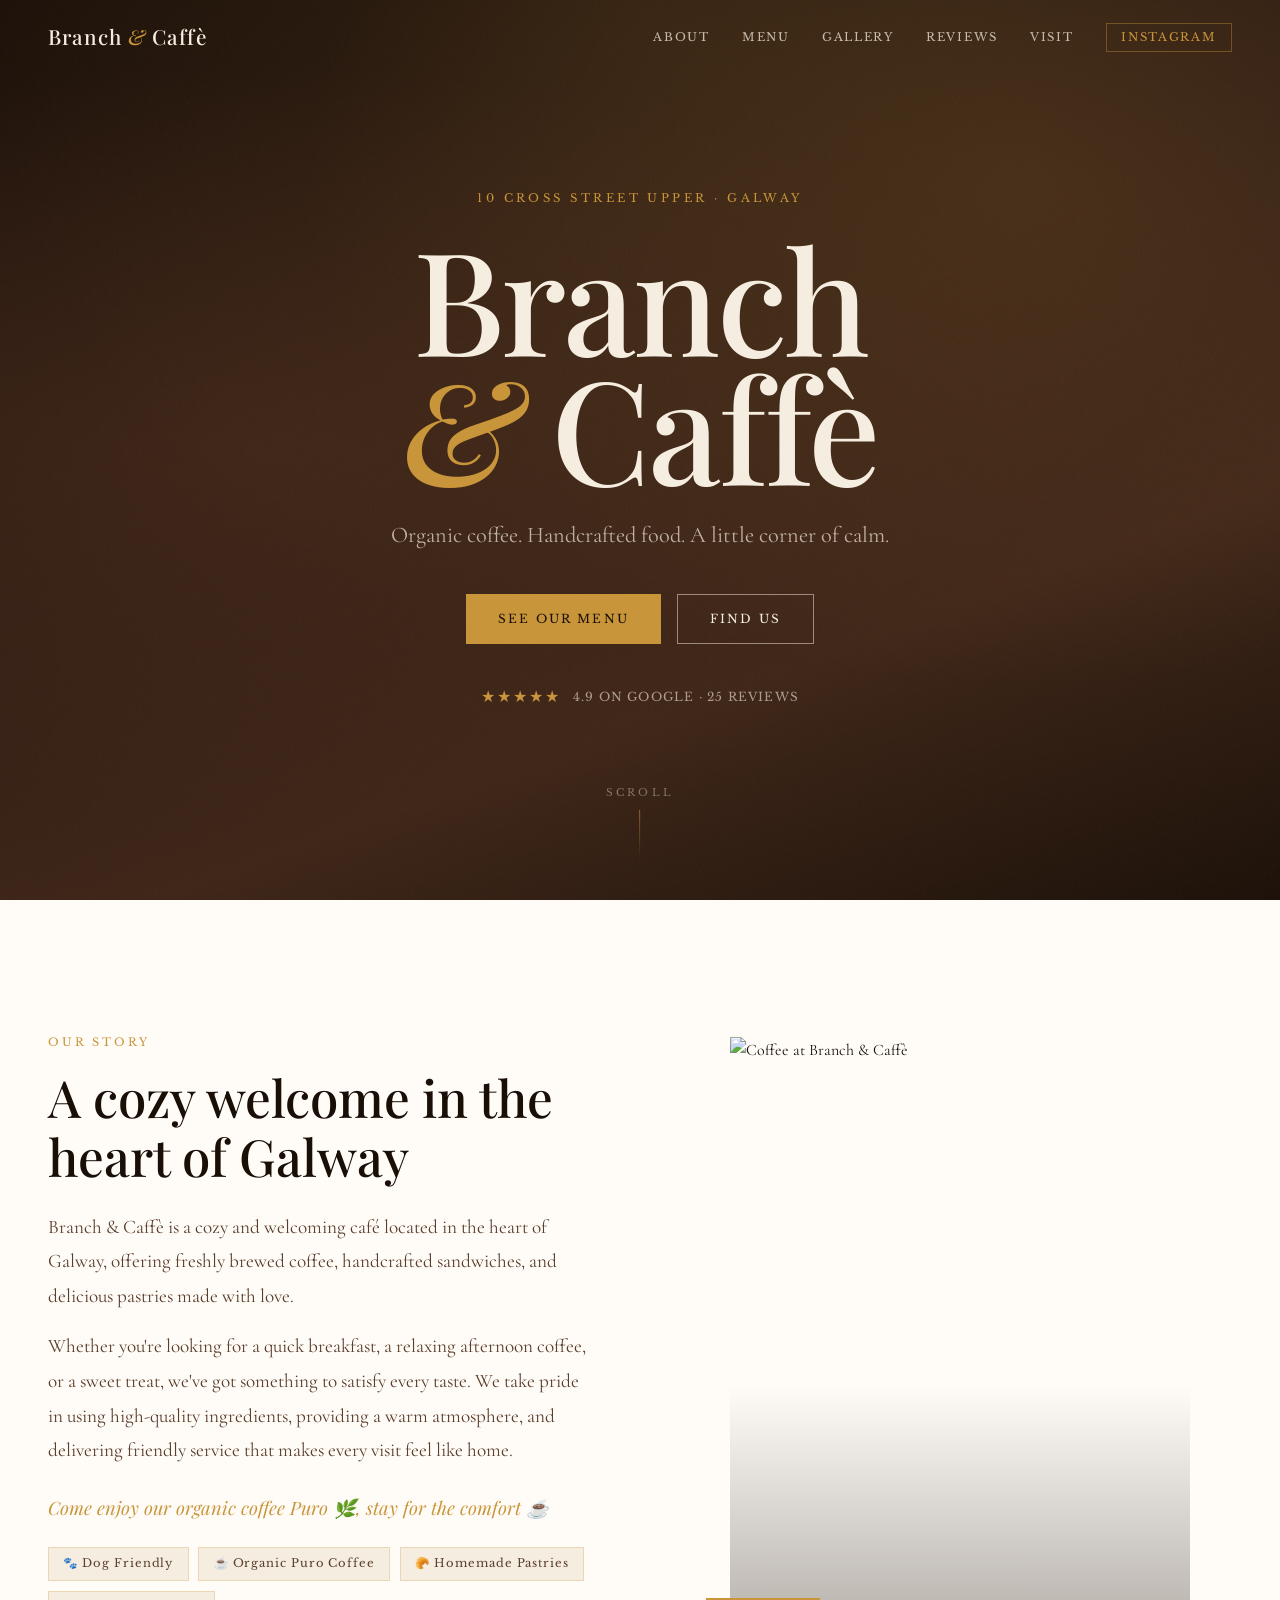
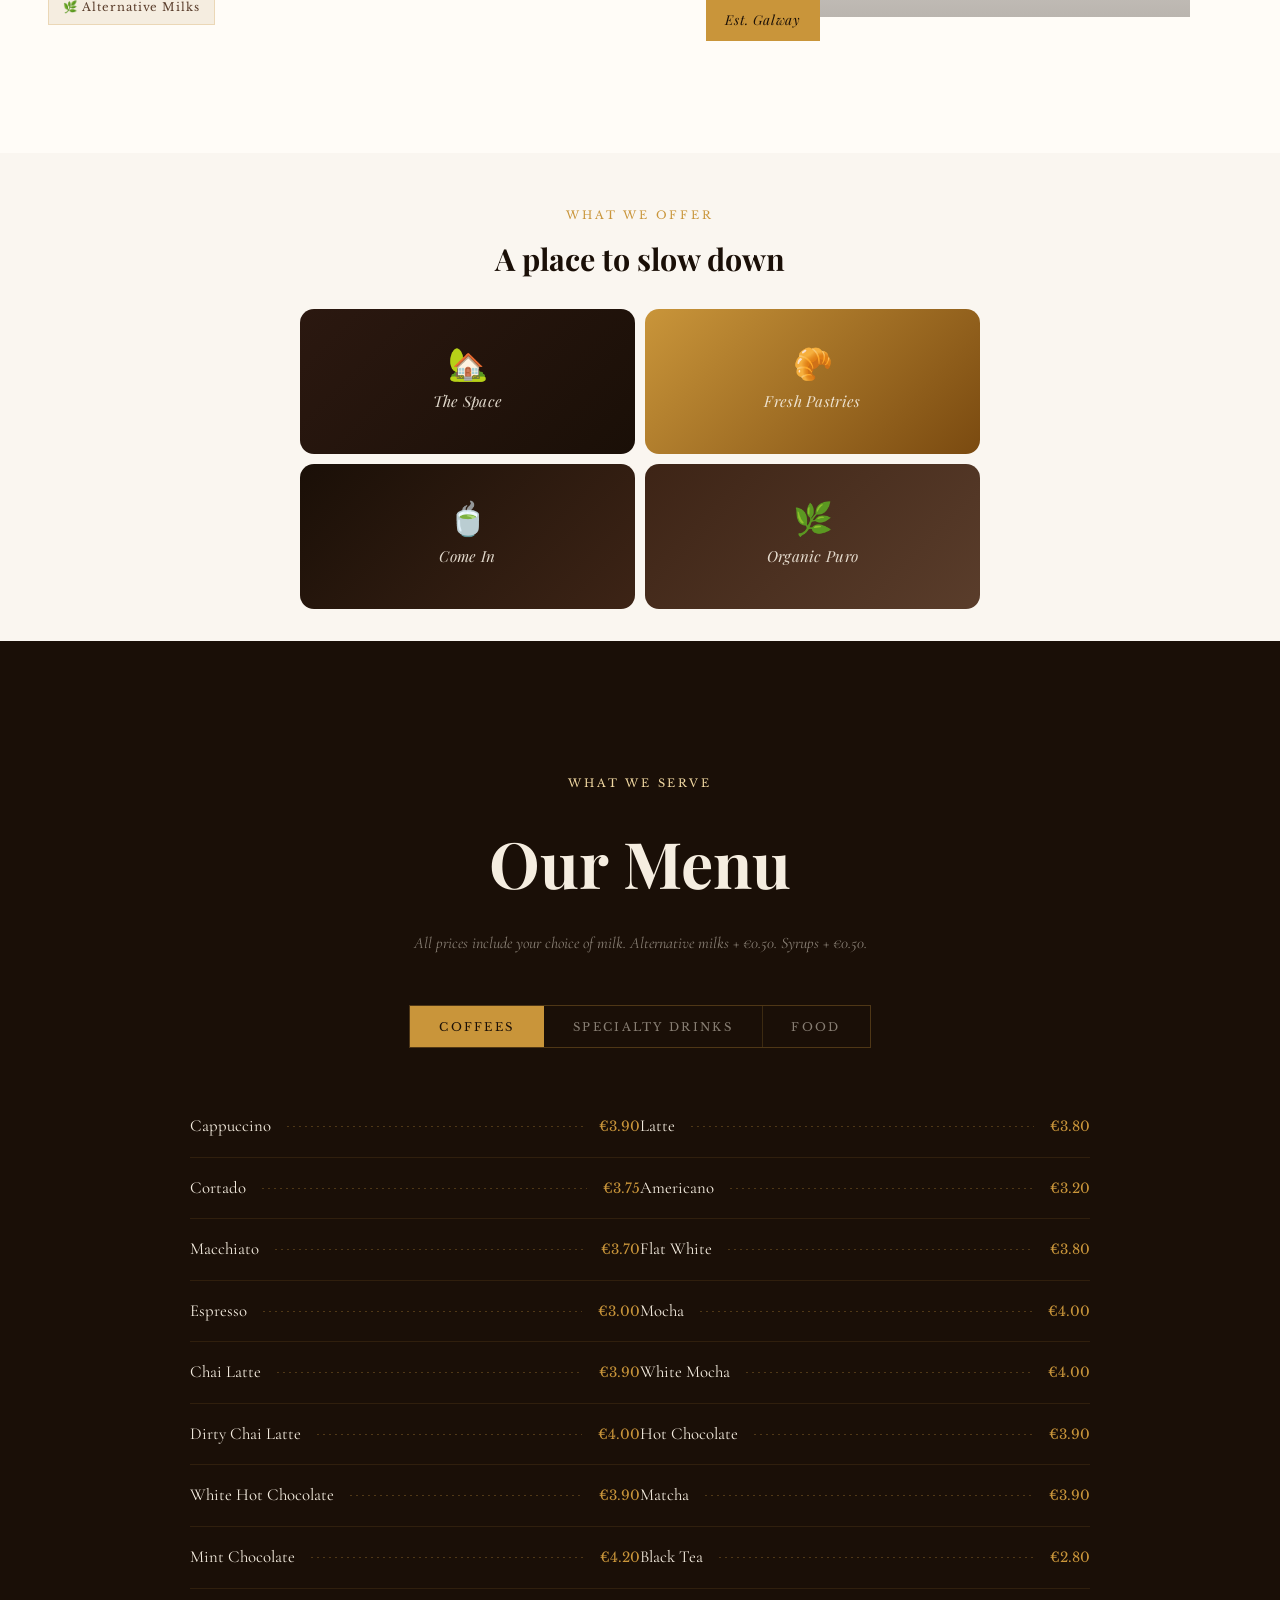
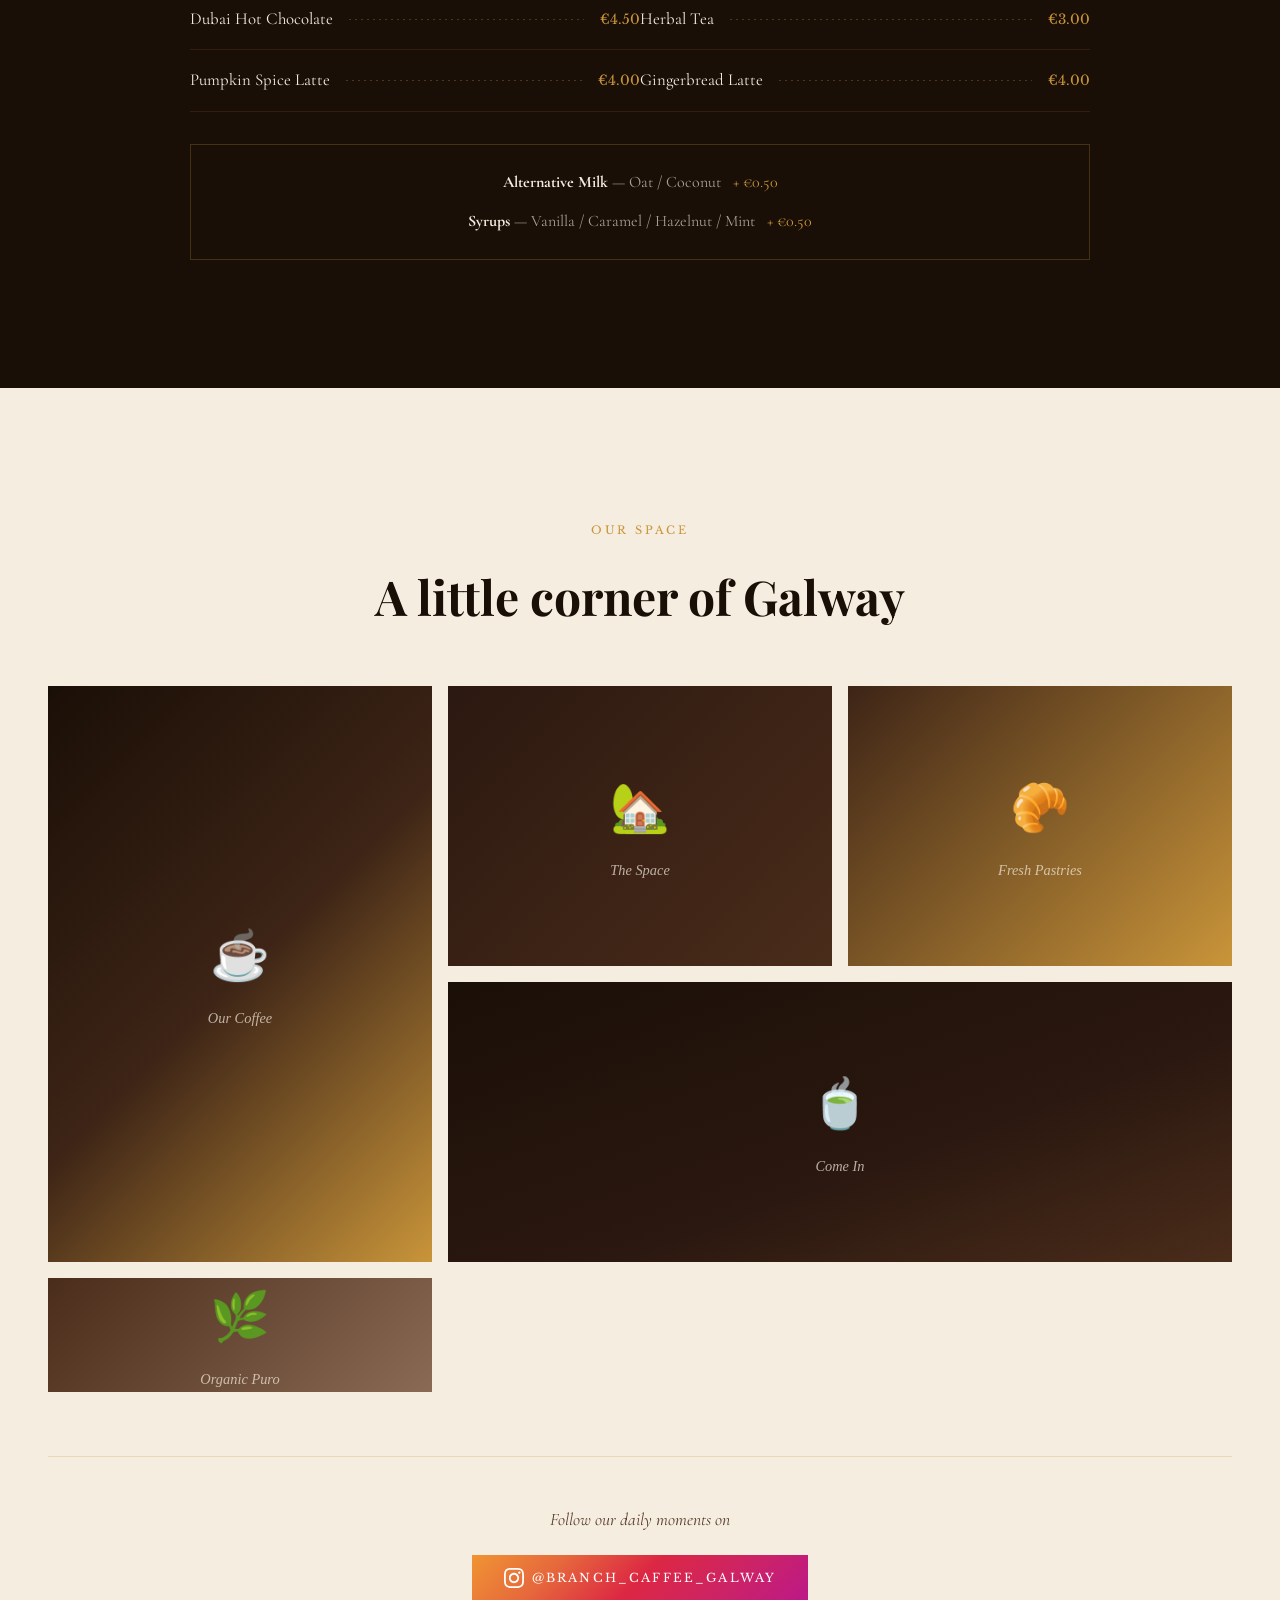
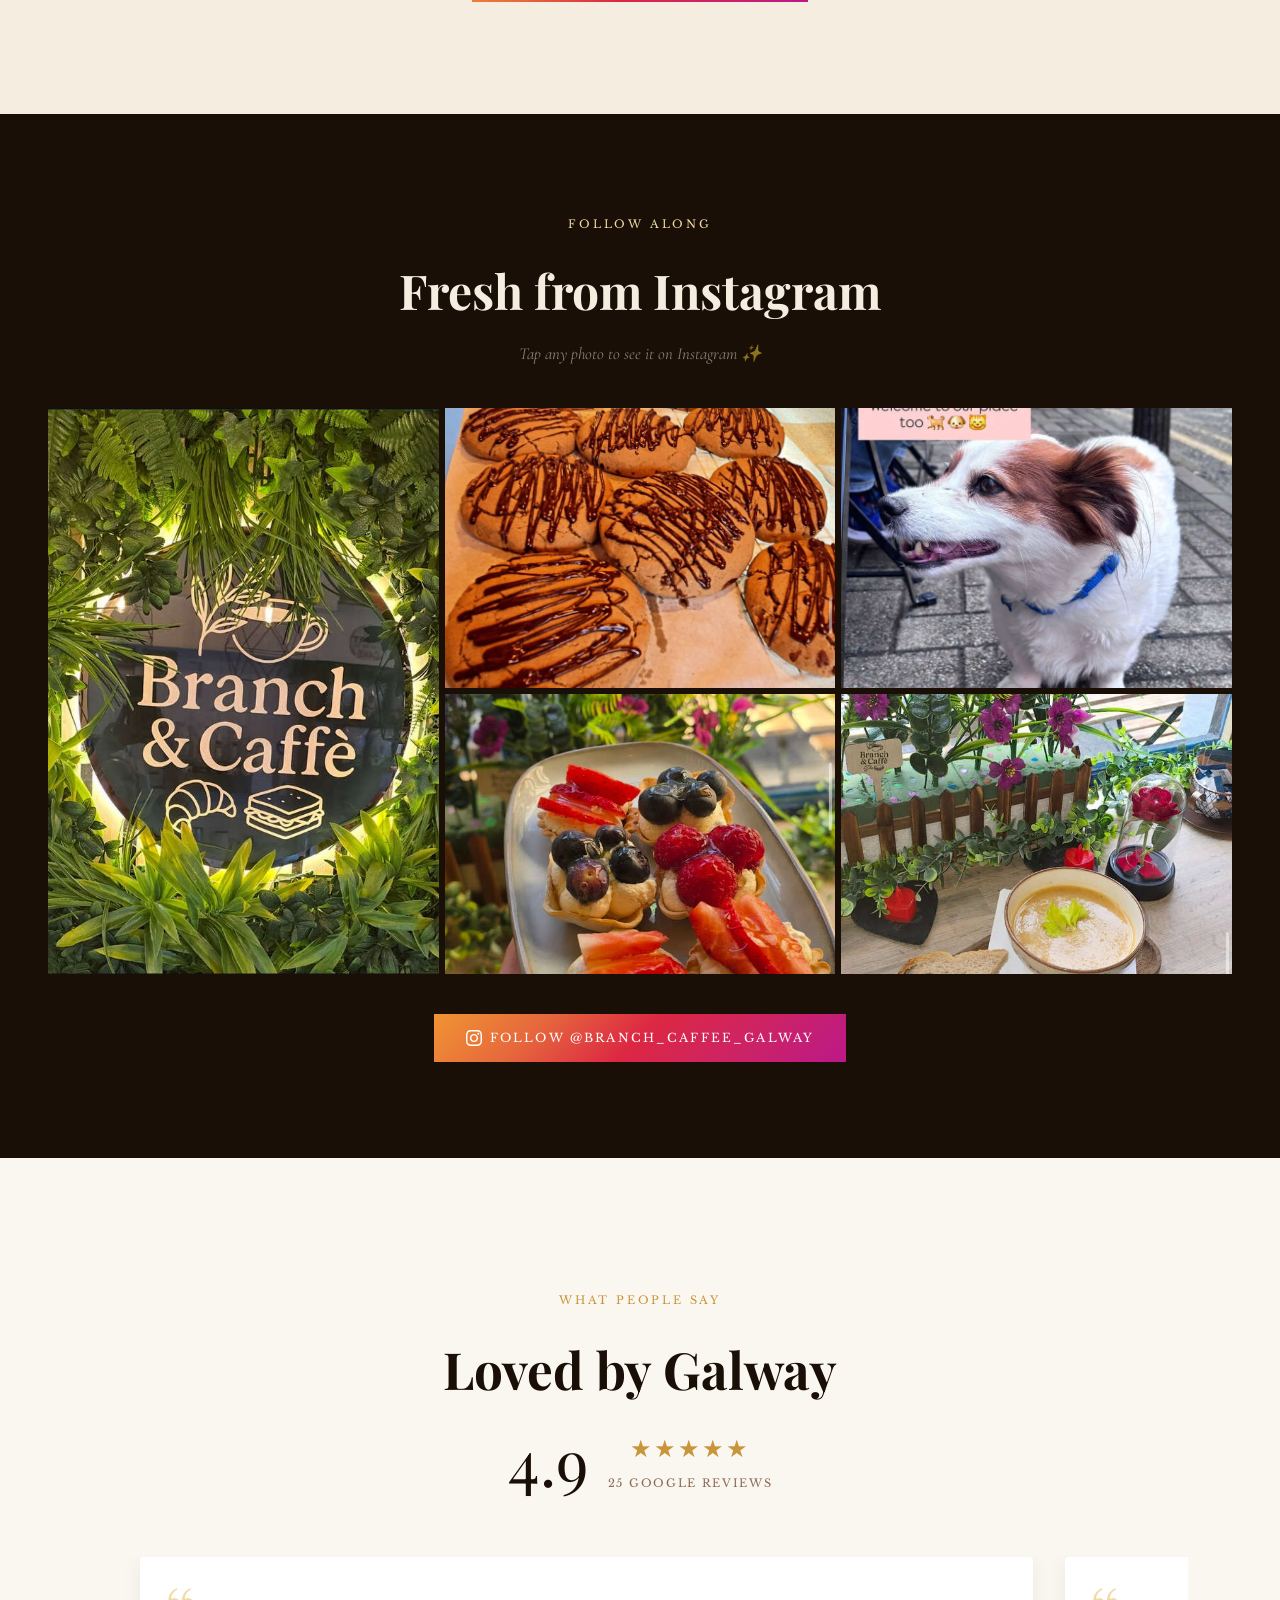
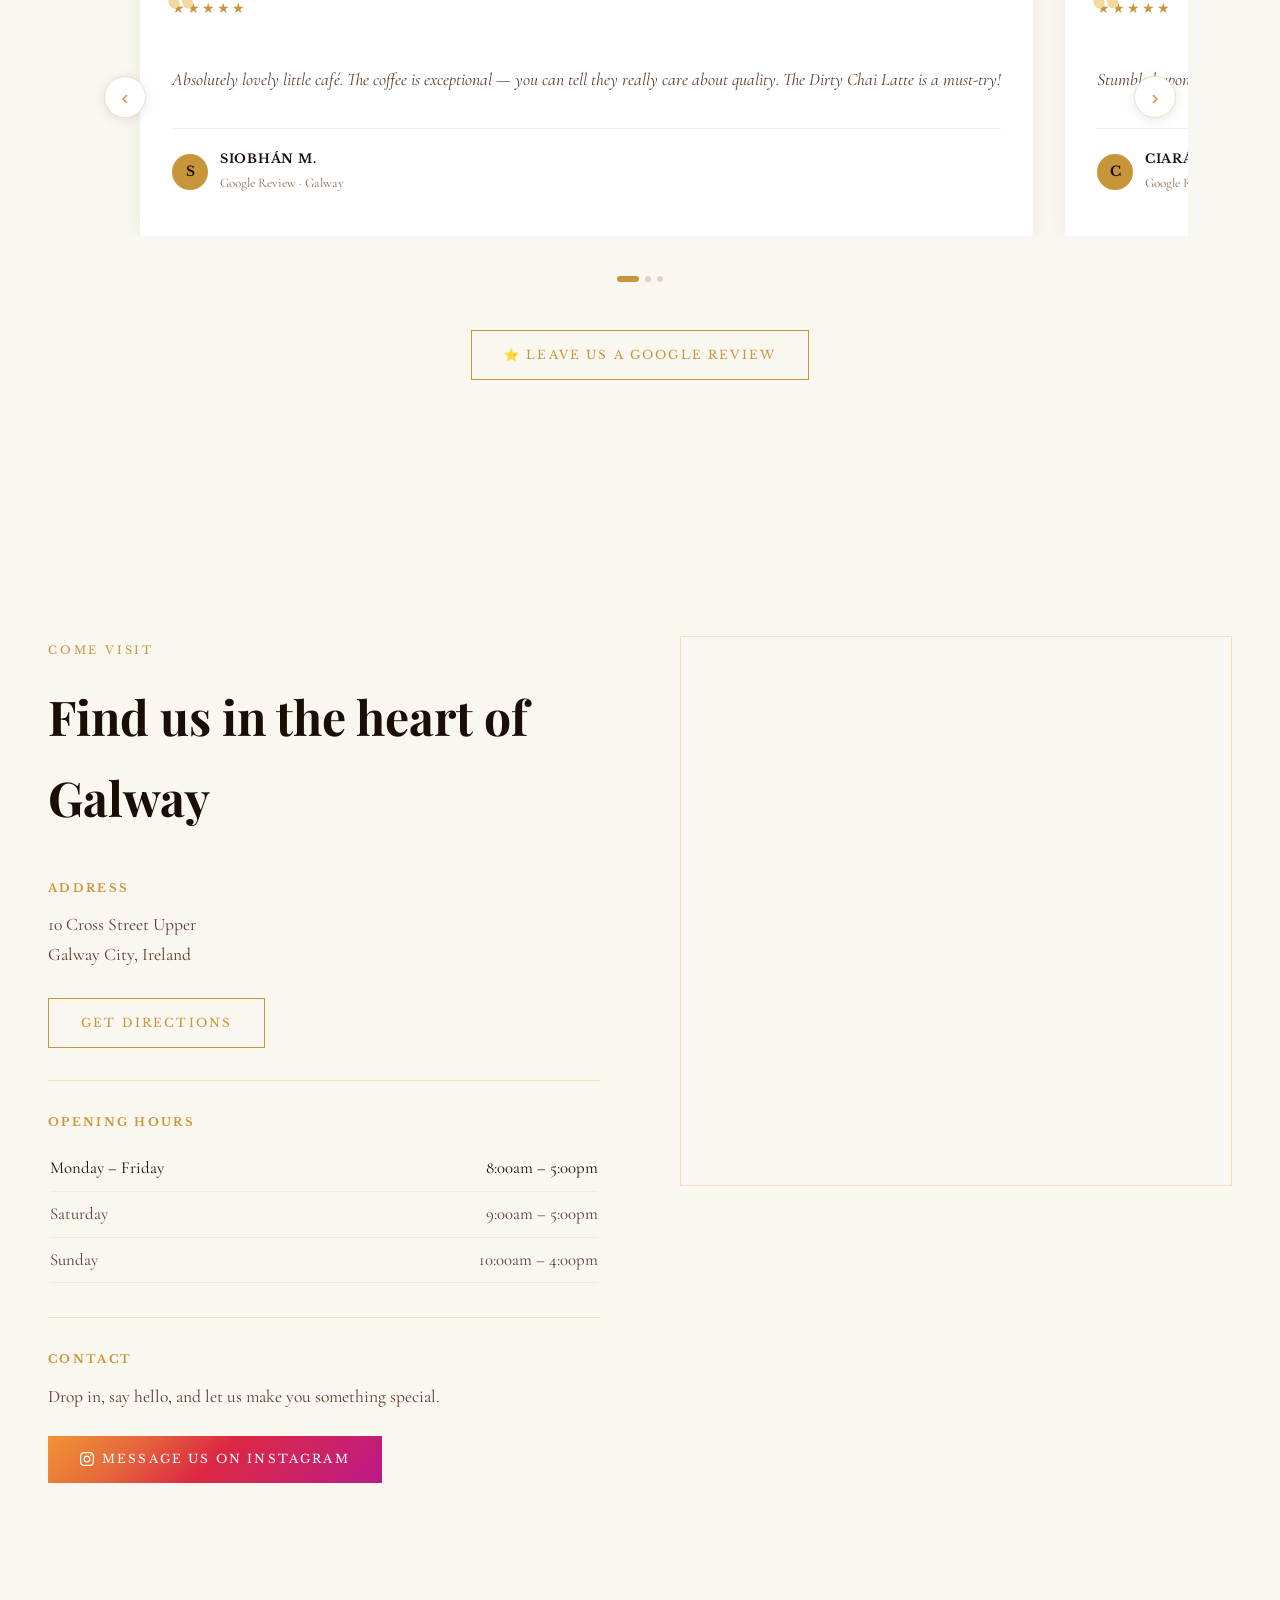
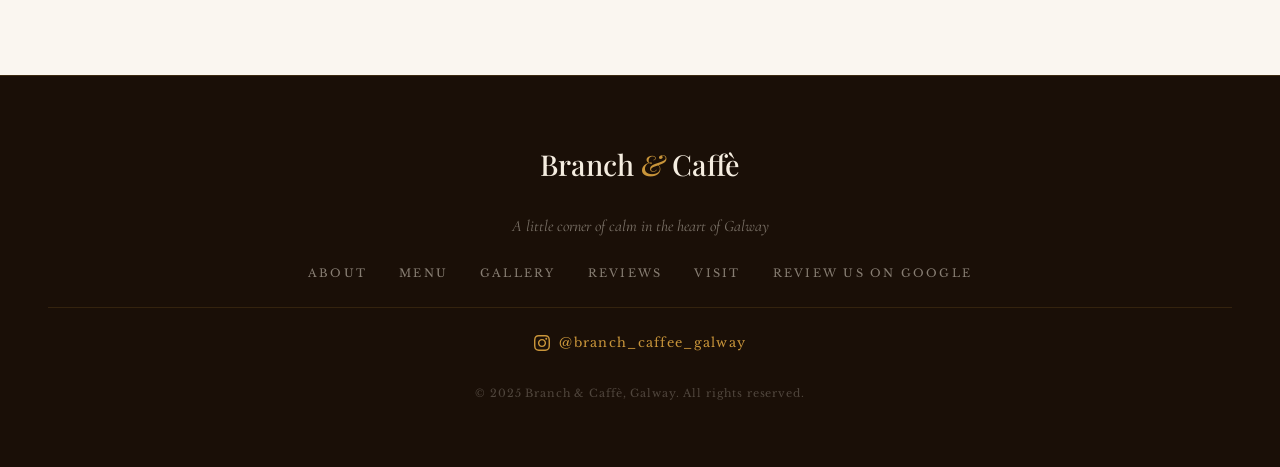
==== commit bbd0c910: "Add files via upload" ====
--- a/index.html
+++ b/index.html
@@ -479,28 +479,28 @@
       <span class="section-label">Follow Along</span>
       <h2 class="insta-feed__title">Fresh from Instagram</h2>
       <p class="insta-feed__sub">Tap any photo to see it on Instagram ✨</p>
-      <div class="insta-feed__grid">
+            <div class="insta-feed__grid">
         <a href="https://www.instagram.com/branch_caffee_galway/" target="_blank" class="insta-card insta-card--large">
-          <div style="width:100%;height:100%;background:linear-gradient(160deg,#1a0f07,#c9953a);display:flex;align-items:center;justify-content:center;font-size:4rem;">☕</div>
+          <img src="[data-uri]" alt="Branch and Caffe" style="width:100%;height:100%;object-fit:cover;" />
           <div class="insta-card__overlay">
             <svg width="28" height="28" viewBox="0 0 24 24" fill="white"><path d="M12 2.163c3.204 0 3.584.012 4.85.07 3.252.148 4.771 1.691 4.919 4.919.058 1.265.069 1.645.069 4.849 0 3.205-.012 3.584-.069 4.849-.149 3.225-1.664 4.771-4.919 4.919-1.266.058-1.644.07-4.85.07-3.204 0-3.584-.012-4.849-.07-3.26-.149-4.771-1.699-4.919-4.92-.058-1.265-.07-1.644-.07-4.849 0-3.204.013-3.583.07-4.849.149-3.227 1.664-4.771 4.919-4.919 1.266-.057 1.645-.069 4.849-.069zm0-2.163c-3.259 0-3.667.014-4.947.072-4.358.2-6.78 2.618-6.98 6.98-.059 1.281-.073 1.689-.073 4.948 0 3.259.014 3.668.072 4.948.2 4.358 2.618 6.78 6.98 6.98 1.281.058 1.689.072 4.948.072 3.259 0 3.668-.014 4.948-.072 4.354-.2 6.782-2.618 6.979-6.98.059-1.28.073-1.689.073-4.948 0-3.259-.014-3.667-.072-4.947-.196-4.354-2.617-6.78-6.979-6.98-1.281-.059-1.69-.073-4.949-.073zm0 5.838c-3.403 0-6.162 2.759-6.162 6.162s2.759 6.163 6.162 6.163 6.162-2.759 6.162-6.163c0-3.403-2.759-6.162-6.162-6.162zm0 10.162c-2.209 0-4-1.79-4-4 0-2.209 1.791-4 4-4s4 1.791 4 4c0 2.21-1.791 4-4 4zm6.406-11.845c-.796 0-1.441.645-1.441 1.44s.645 1.44 1.441 1.44c.795 0 1.439-.645 1.439-1.44s-.644-1.44-1.439-1.44z"/></svg>
             <span>View on Instagram</span>
           </div>
         </a>
         <a href="https://www.instagram.com/branch_caffee_galway/" target="_blank" class="insta-card">
-          <div style="width:100%;height:100%;background:linear-gradient(160deg,#3d2416,#8a5a1a);display:flex;align-items:center;justify-content:center;font-size:3rem;">🥐</div>
+          <img src="[data-uri]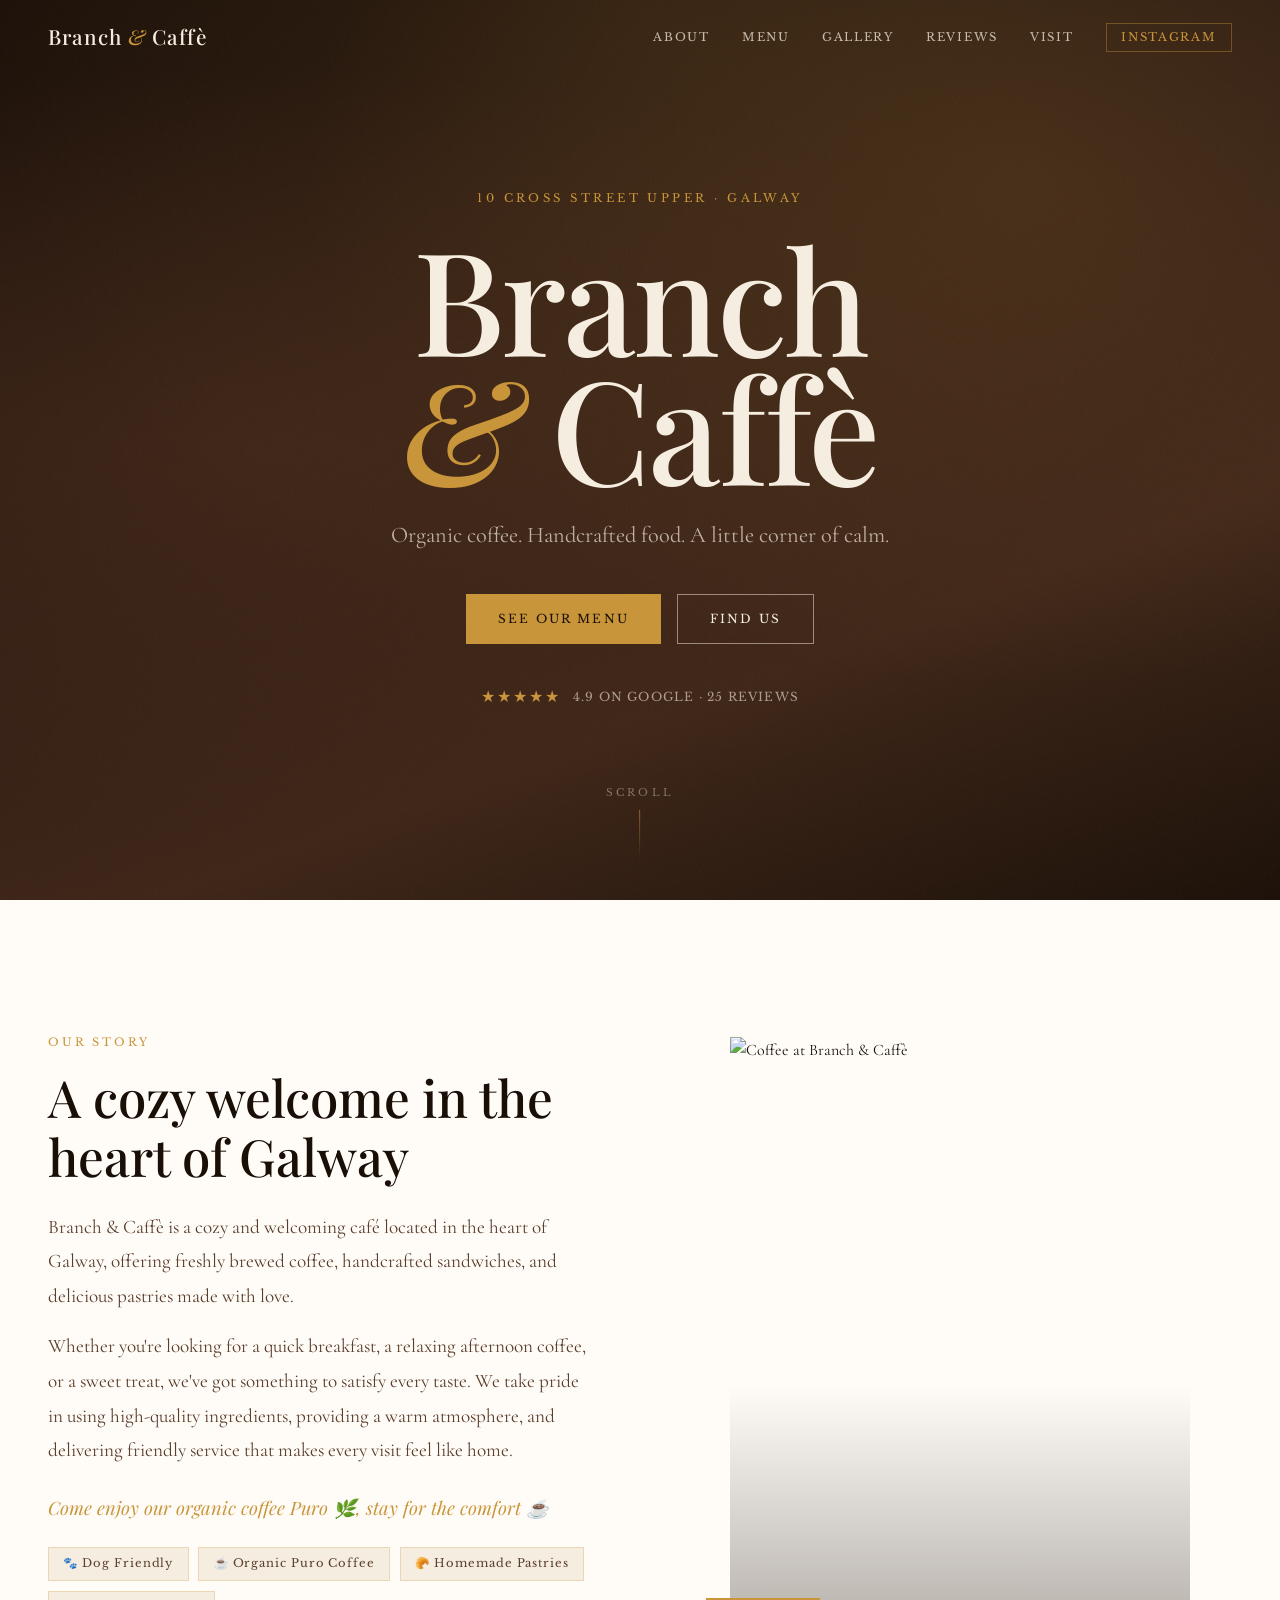
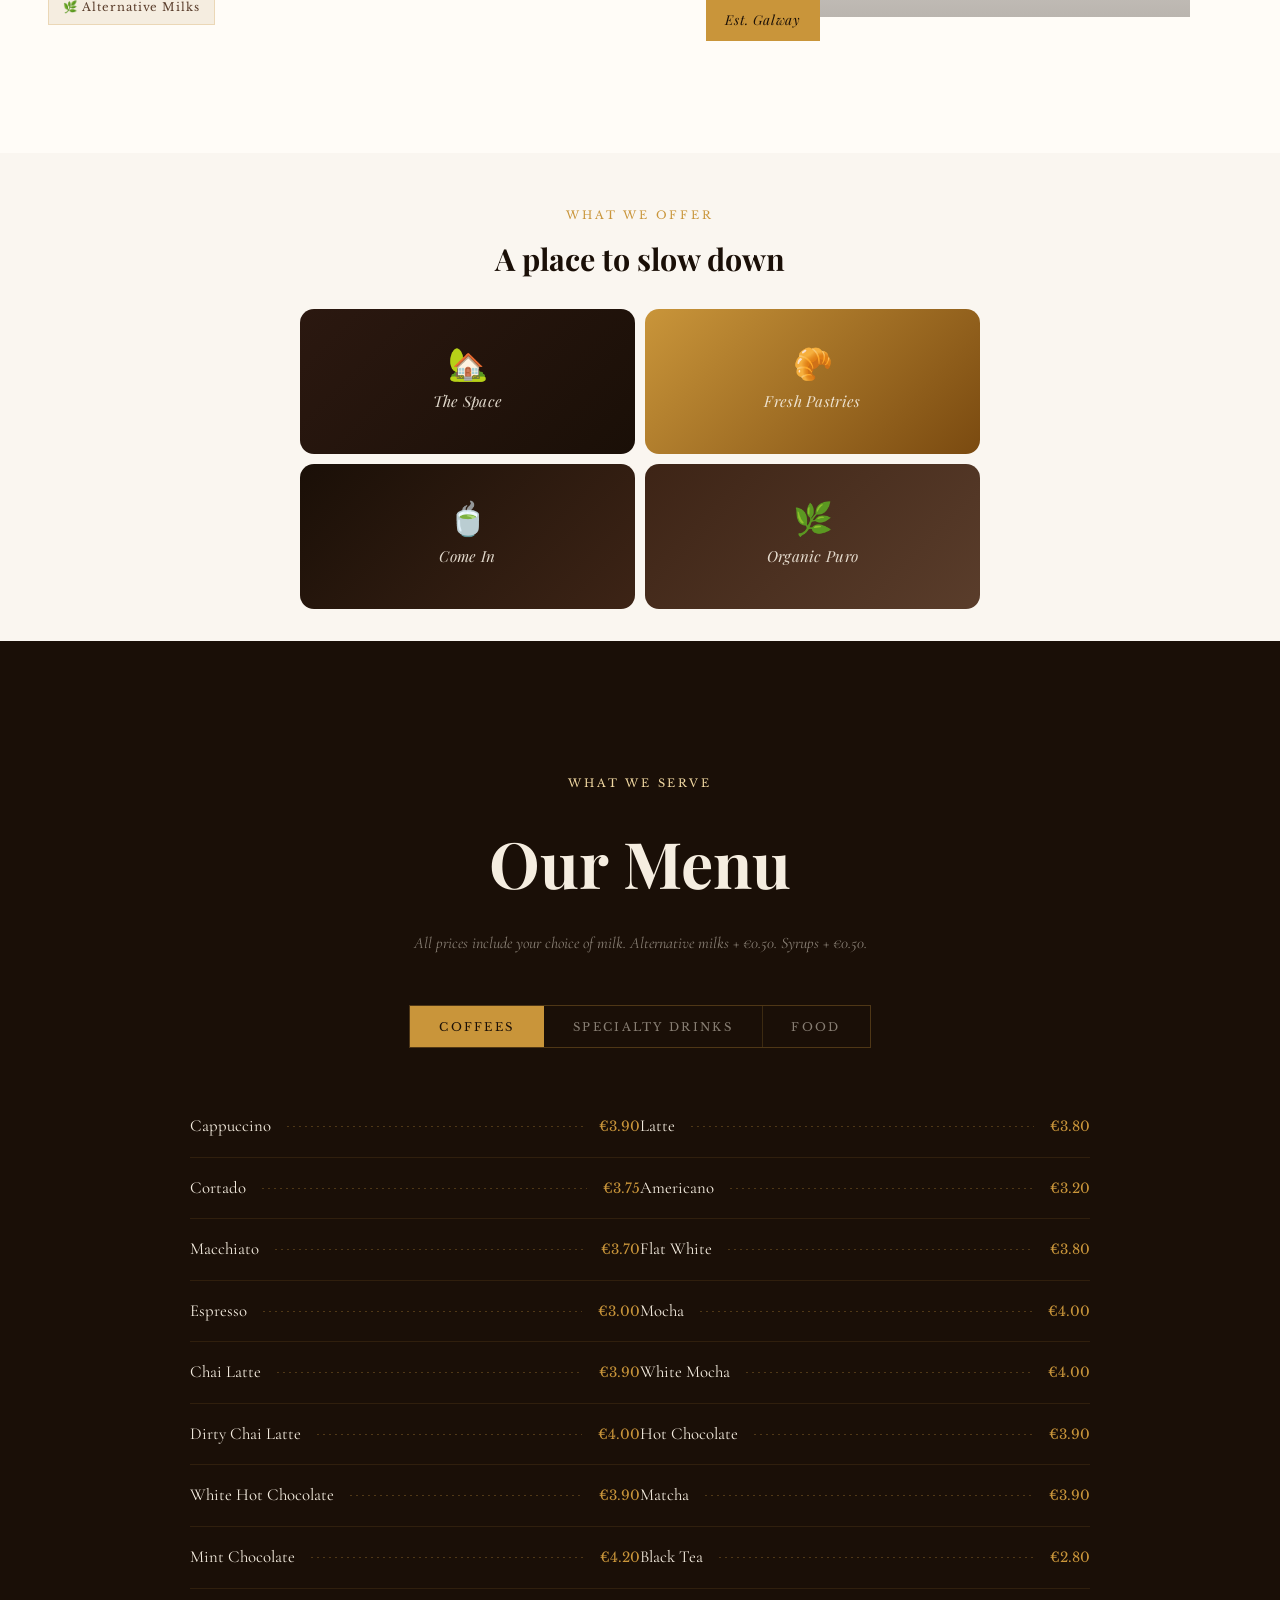
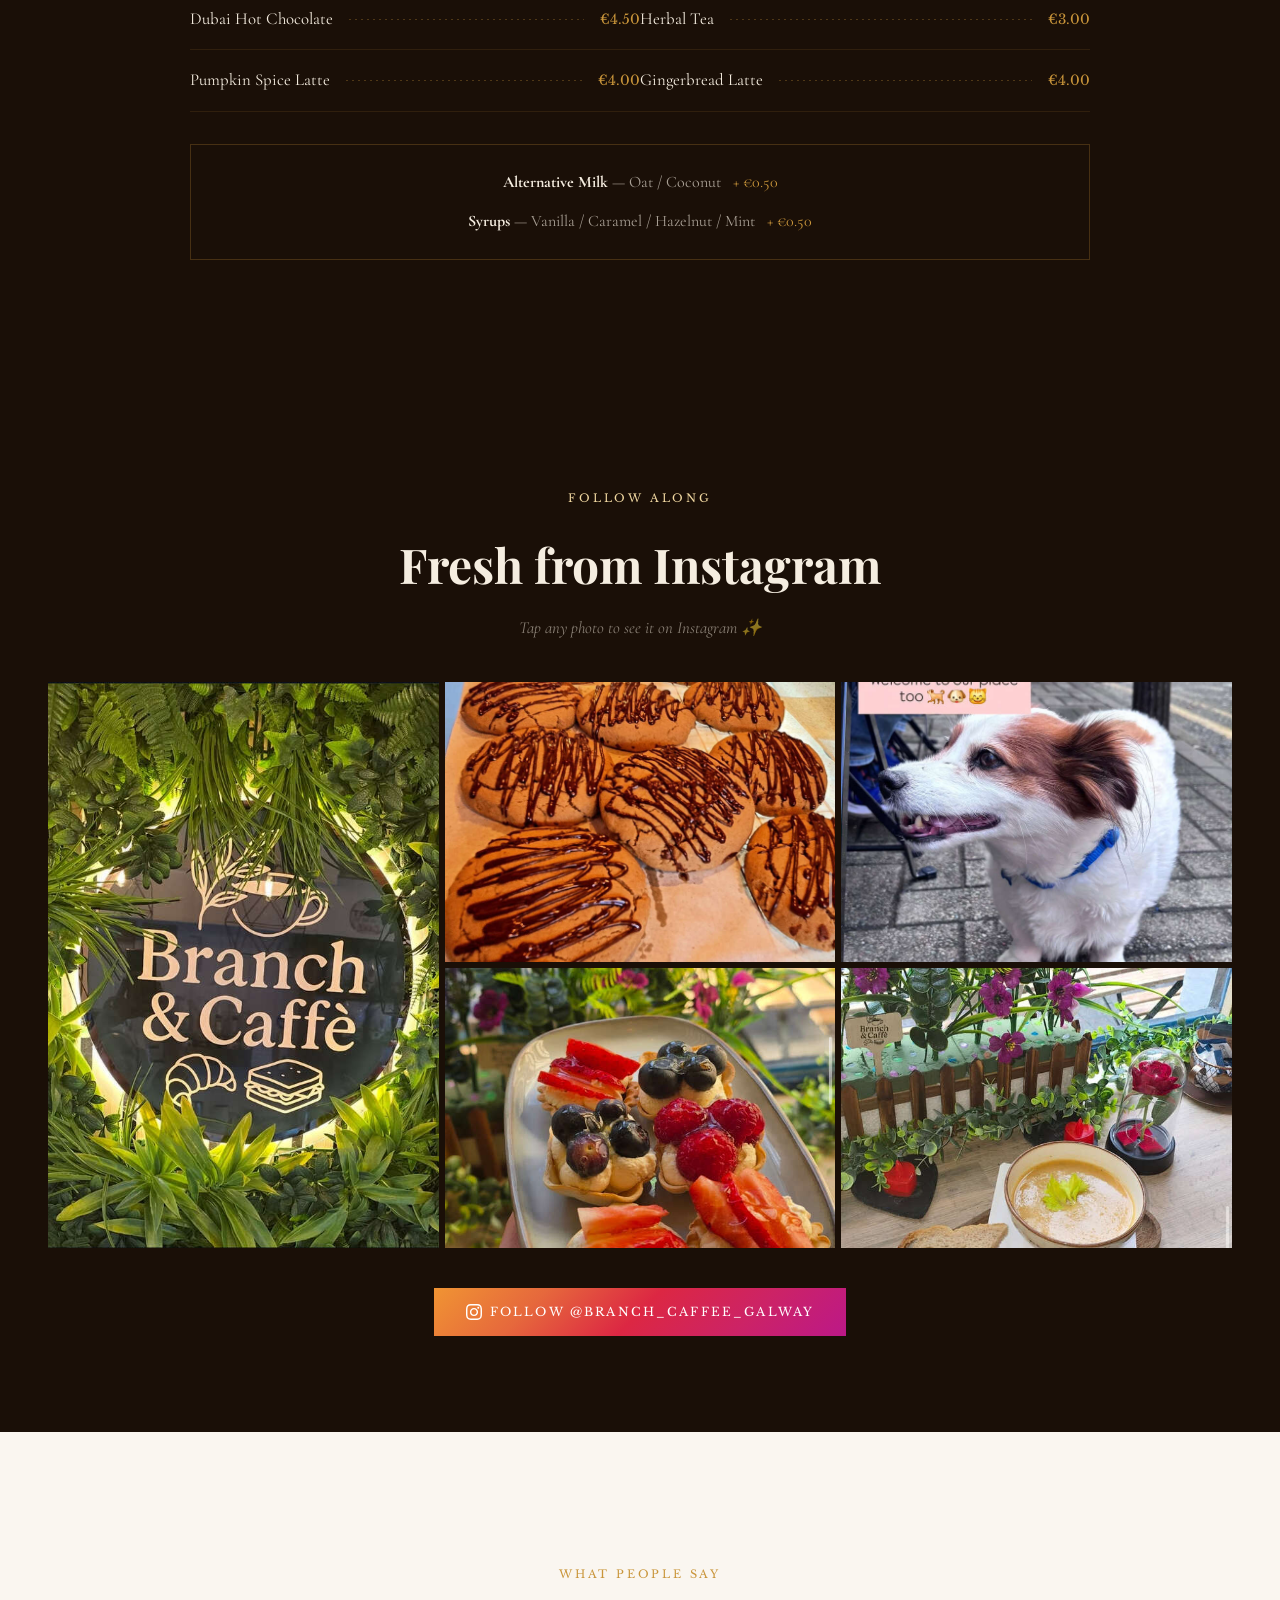
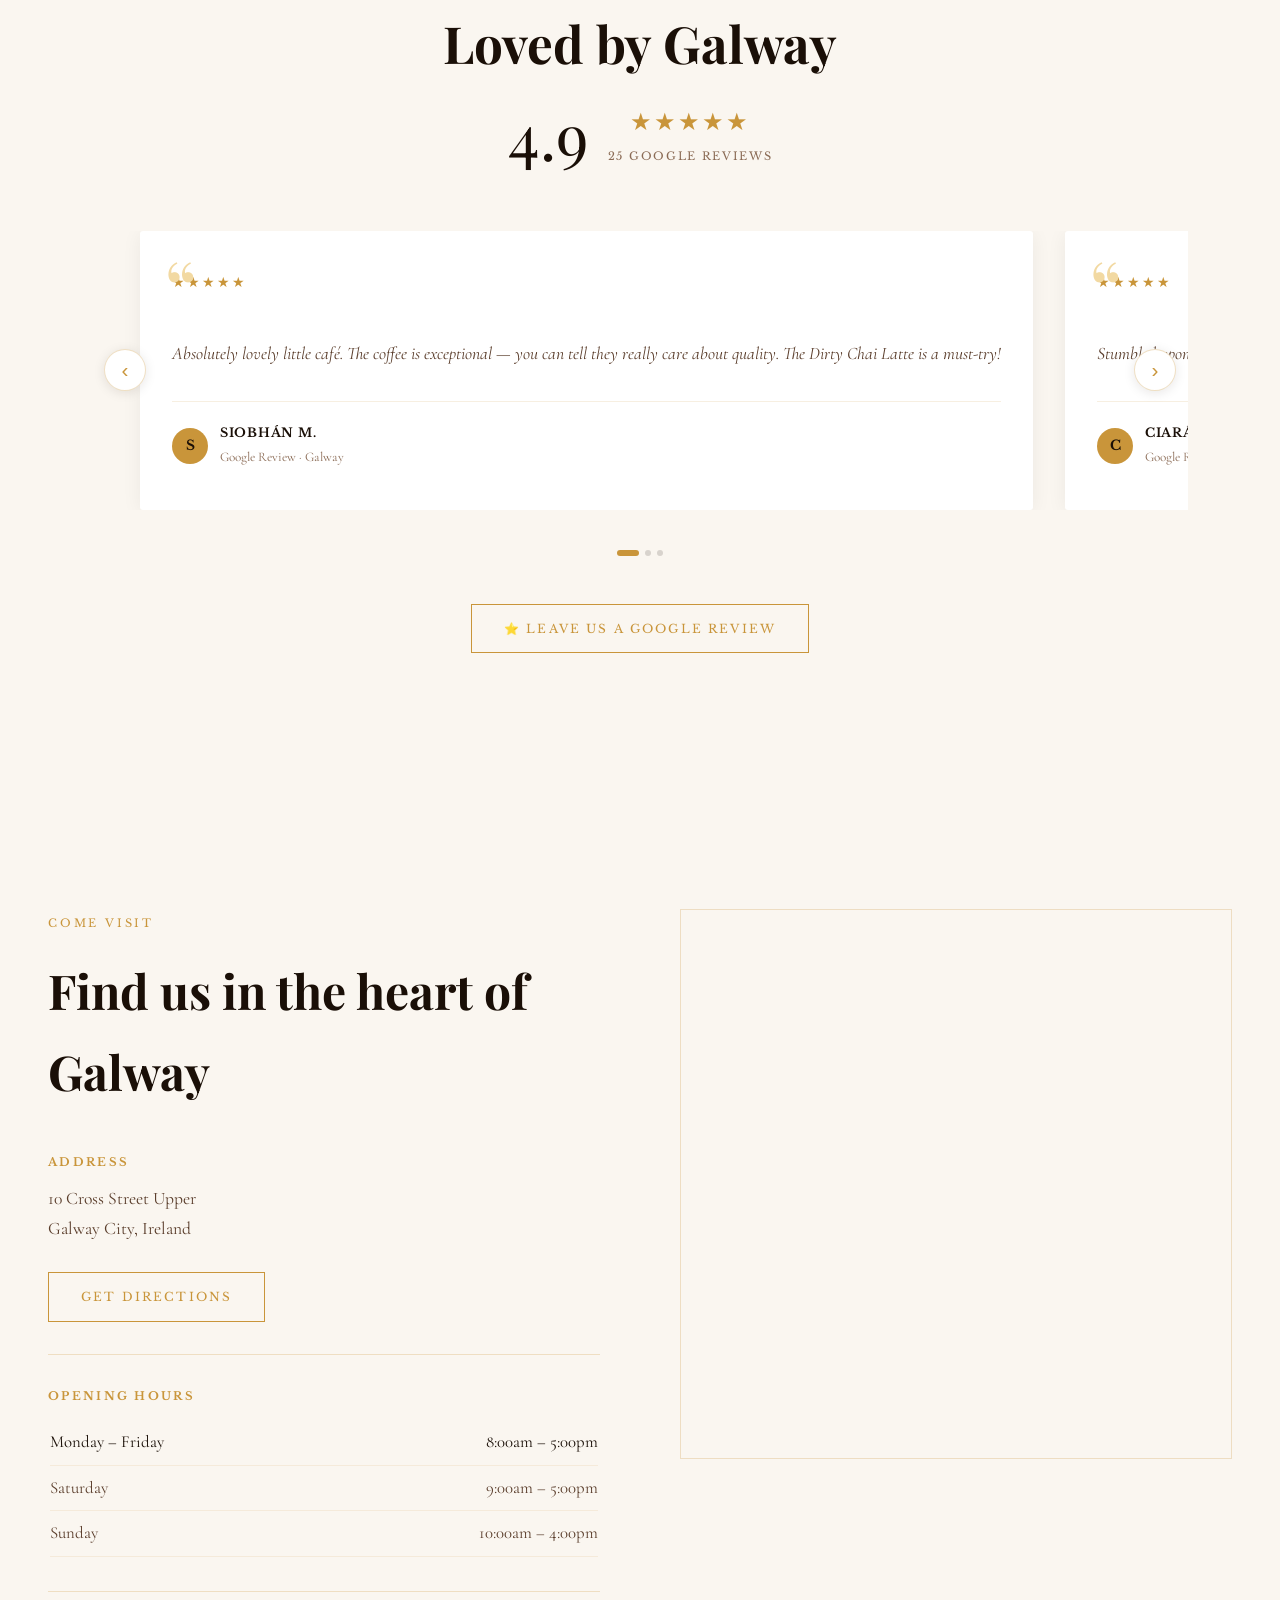
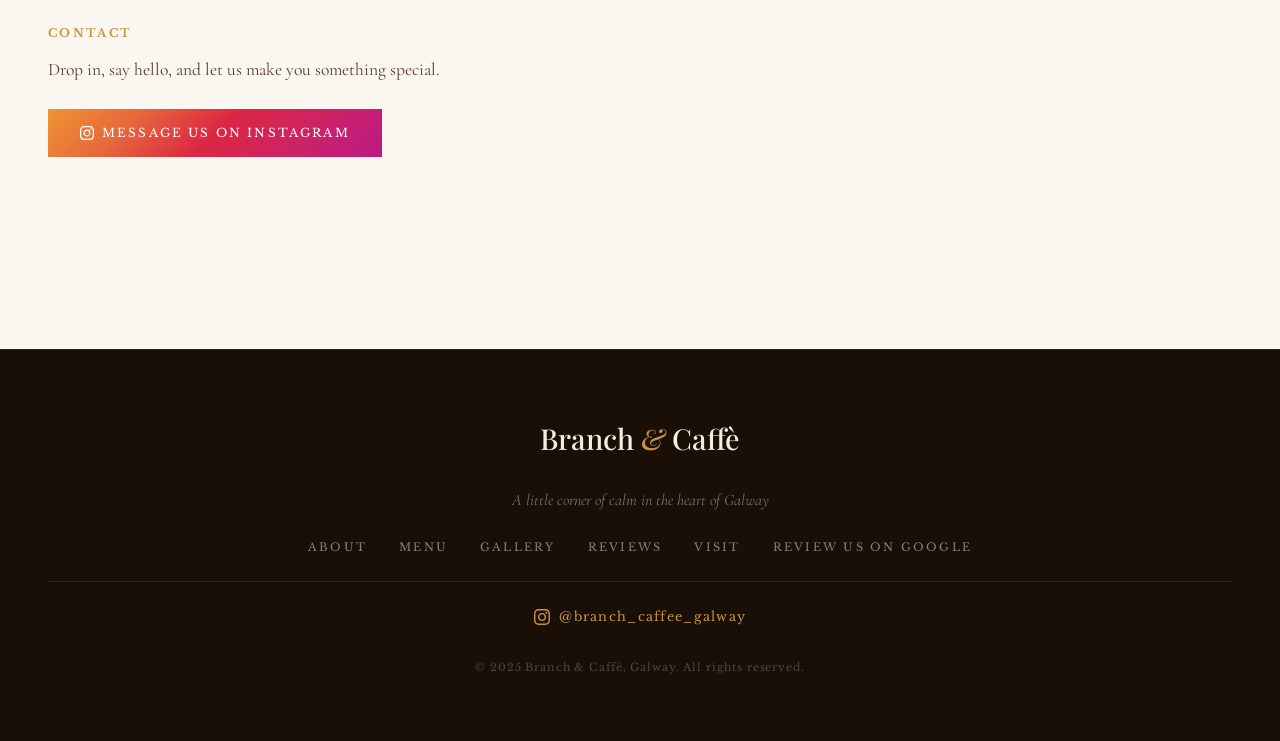
==== commit 3ccb9ecf: "Add files via upload" ====
--- a/index.html
+++ b/index.html
@@ -436,42 +436,7 @@
     </div>
   </section>
 
-  <!-- GALLERY -->
-  <section class="gallery" id="gallery">
-    <div class="gallery__header">
-      <span class="section-label">Our Space</span>
-      <h2 class="gallery__title">A little corner of Galway</h2>
-    </div>
-    <div class="gallery__grid">
-      <div class="gallery__item gallery__item--tall">
-        <div style="width:100%;height:100%;background:linear-gradient(135deg,#1a0f07 0%,#3d2416 50%,#c9953a 100%);display:flex;flex-direction:column;align-items:center;justify-content:center;gap:0.5rem;"><span style="font-size:3rem;">☕</span><span style="font-family:Georgia,serif;font-style:italic;color:rgba(245,237,224,0.7);font-size:0.9rem;">Our Coffee</span></div>
-        <div class="gallery__overlay"><span>Our Coffee</span></div>
-      </div>
-      <div class="gallery__item">
-        <div style="width:100%;height:100%;background:linear-gradient(135deg,#2b1810 0%,#4a2c1a 100%);display:flex;flex-direction:column;align-items:center;justify-content:center;gap:0.5rem;"><span style="font-size:3rem;">🏡</span><span style="font-family:Georgia,serif;font-style:italic;color:rgba(245,237,224,0.7);font-size:0.9rem;">The Space</span></div>
-        <div class="gallery__overlay"><span>The Space</span></div>
-      </div>
-      <div class="gallery__item">
-        <div style="width:100%;height:100%;background:linear-gradient(135deg,#3d2416 0%,#c9953a 100%);display:flex;flex-direction:column;align-items:center;justify-content:center;gap:0.5rem;"><span style="font-size:3rem;">🥐</span><span style="font-family:Georgia,serif;font-style:italic;color:rgba(245,237,224,0.7);font-size:0.9rem;">Fresh Pastries</span></div>
-        <div class="gallery__overlay"><span>Freshly Baked</span></div>
-      </div>
-      <div class="gallery__item gallery__item--wide">
-        <div style="width:100%;height:100%;background:linear-gradient(160deg,#1a0f07 0%,#2b1810 60%,#4a2c1a 100%);display:flex;flex-direction:column;align-items:center;justify-content:center;gap:0.5rem;"><span style="font-size:3rem;">🍵</span><span style="font-family:Georgia,serif;font-style:italic;color:rgba(245,237,224,0.7);font-size:0.9rem;">Come In</span></div>
-        <div class="gallery__overlay"><span>Come In</span></div>
-      </div>
-      <div class="gallery__item">
-        <div style="width:100%;height:100%;background:linear-gradient(135deg,#4a2c1a 0%,#8a6a54 100%);display:flex;flex-direction:column;align-items:center;justify-content:center;gap:0.5rem;"><span style="font-size:3rem;">🌿</span><span style="font-family:Georgia,serif;font-style:italic;color:rgba(245,237,224,0.7);font-size:0.9rem;">Organic Puro</span></div>
-        <div class="gallery__overlay"><span>Organic Puro</span></div>
-      </div>
-    </div>
-    <div class="gallery__instagram">
-      <p>Follow our daily moments on</p>
-      <a href="https://www.instagram.com/branch_caffee_galway" target="_blank" class="btn btn--instagram">
-        <svg width="20" height="20" viewBox="0 0 24 24" fill="currentColor"><path d="M12 2.163c3.204 0 3.584.012 4.85.07 3.252.148 4.771 1.691 4.919 4.919.058 1.265.069 1.645.069 4.849 0 3.205-.012 3.584-.069 4.849-.149 3.225-1.664 4.771-4.919 4.919-1.266.058-1.644.07-4.85.07-3.204 0-3.584-.012-4.849-.07-3.26-.149-4.771-1.699-4.919-4.92-.058-1.265-.07-1.644-.07-4.849 0-3.204.013-3.583.07-4.849.149-3.227 1.664-4.771 4.919-4.919 1.266-.057 1.645-.069 4.849-.069zm0-2.163c-3.259 0-3.667.014-4.947.072-4.358.2-6.78 2.618-6.98 6.98-.059 1.281-.073 1.689-.073 4.948 0 3.259.014 3.668.072 4.948.2 4.358 2.618 6.78 6.98 6.98 1.281.058 1.689.072 4.948.072 3.259 0 3.668-.014 4.948-.072 4.354-.2 6.782-2.618 6.979-6.98.059-1.28.073-1.689.073-4.948 0-3.259-.014-3.667-.072-4.947-.196-4.354-2.617-6.78-6.979-6.98-1.281-.059-1.69-.073-4.949-.073zm0 5.838c-3.403 0-6.162 2.759-6.162 6.162s2.759 6.163 6.162 6.163 6.162-2.759 6.162-6.163c0-3.403-2.759-6.162-6.162-6.162zm0 10.162c-2.209 0-4-1.79-4-4 0-2.209 1.791-4 4-4s4 1.791 4 4c0 2.21-1.791 4-4 4zm6.406-11.845c-.796 0-1.441.645-1.441 1.44s.645 1.44 1.441 1.44c.795 0 1.439-.645 1.439-1.44s-.644-1.44-1.439-1.44z"/></svg>
-        @branch_caffee_galway
-      </a>
-    </div>
-  </section>
+  
 
   <!-- INSTAGRAM FEED -->
   <section class="insta-feed" id="instagram">
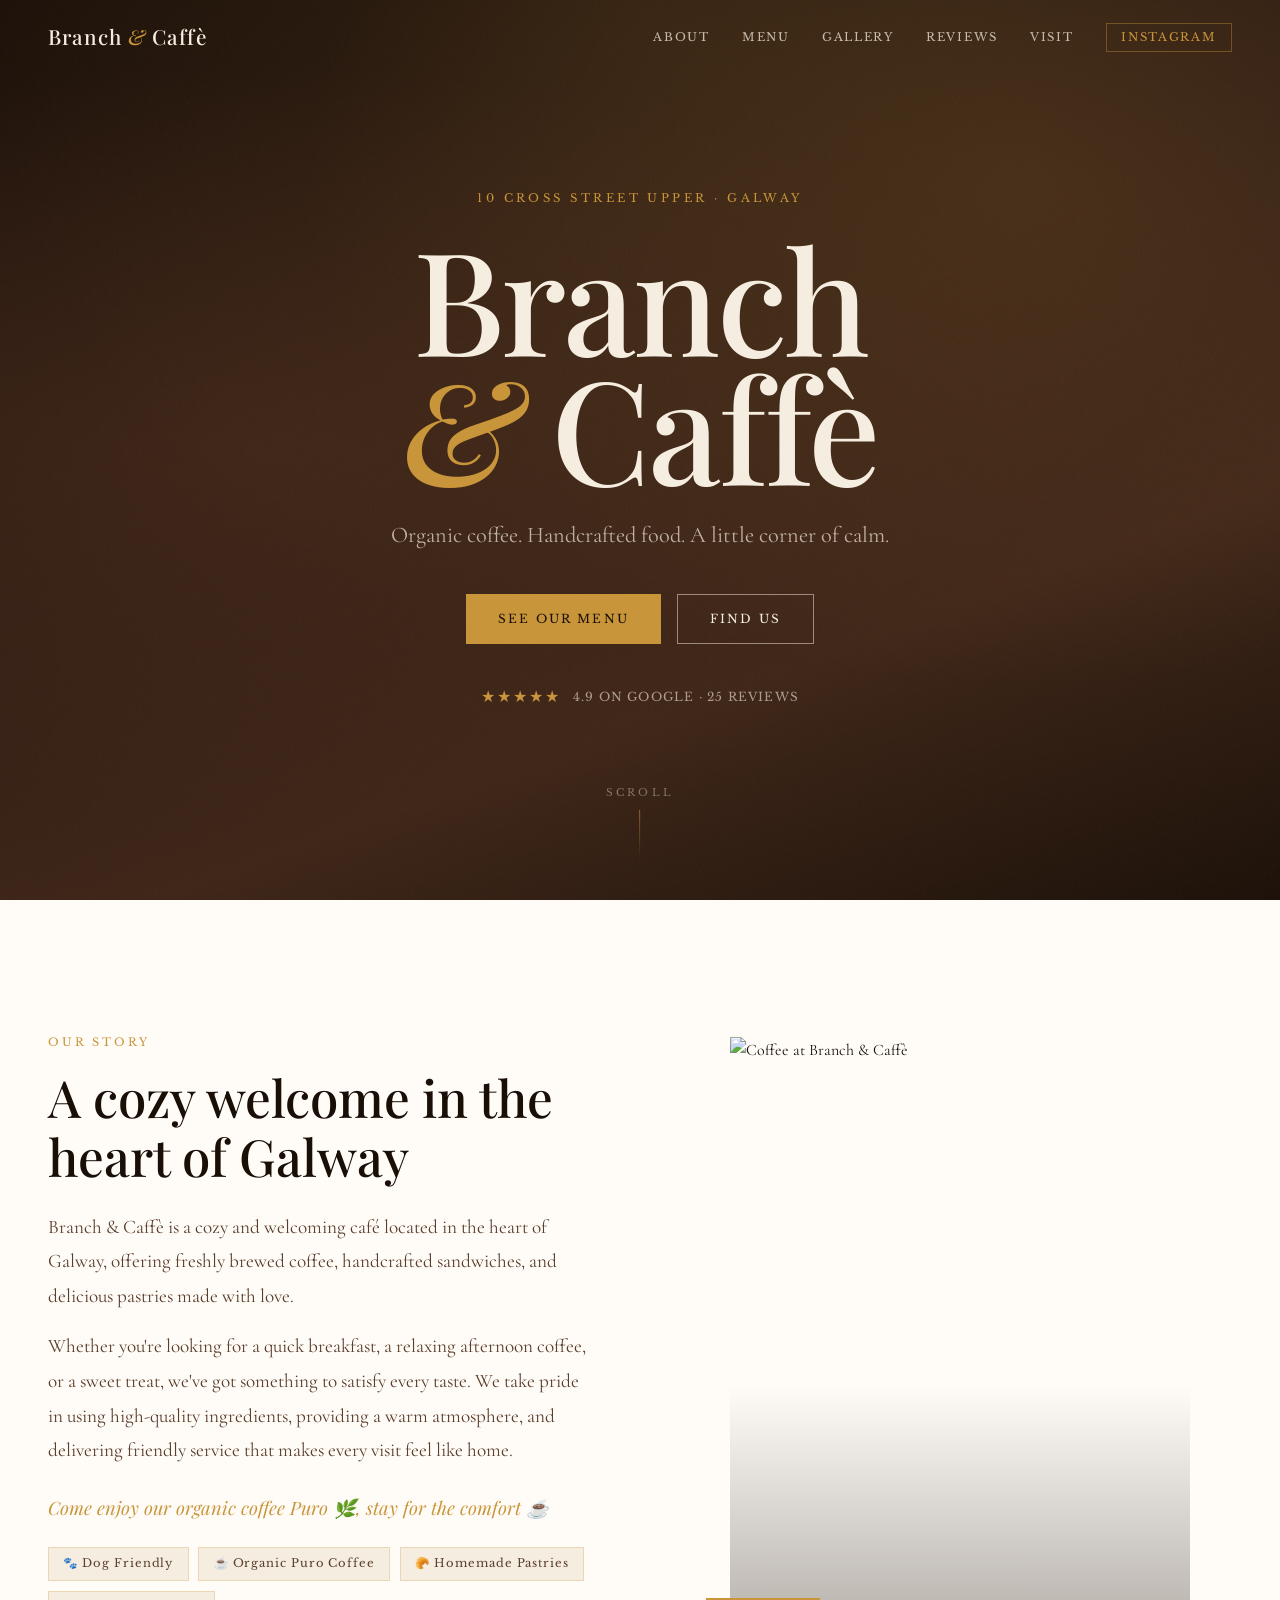
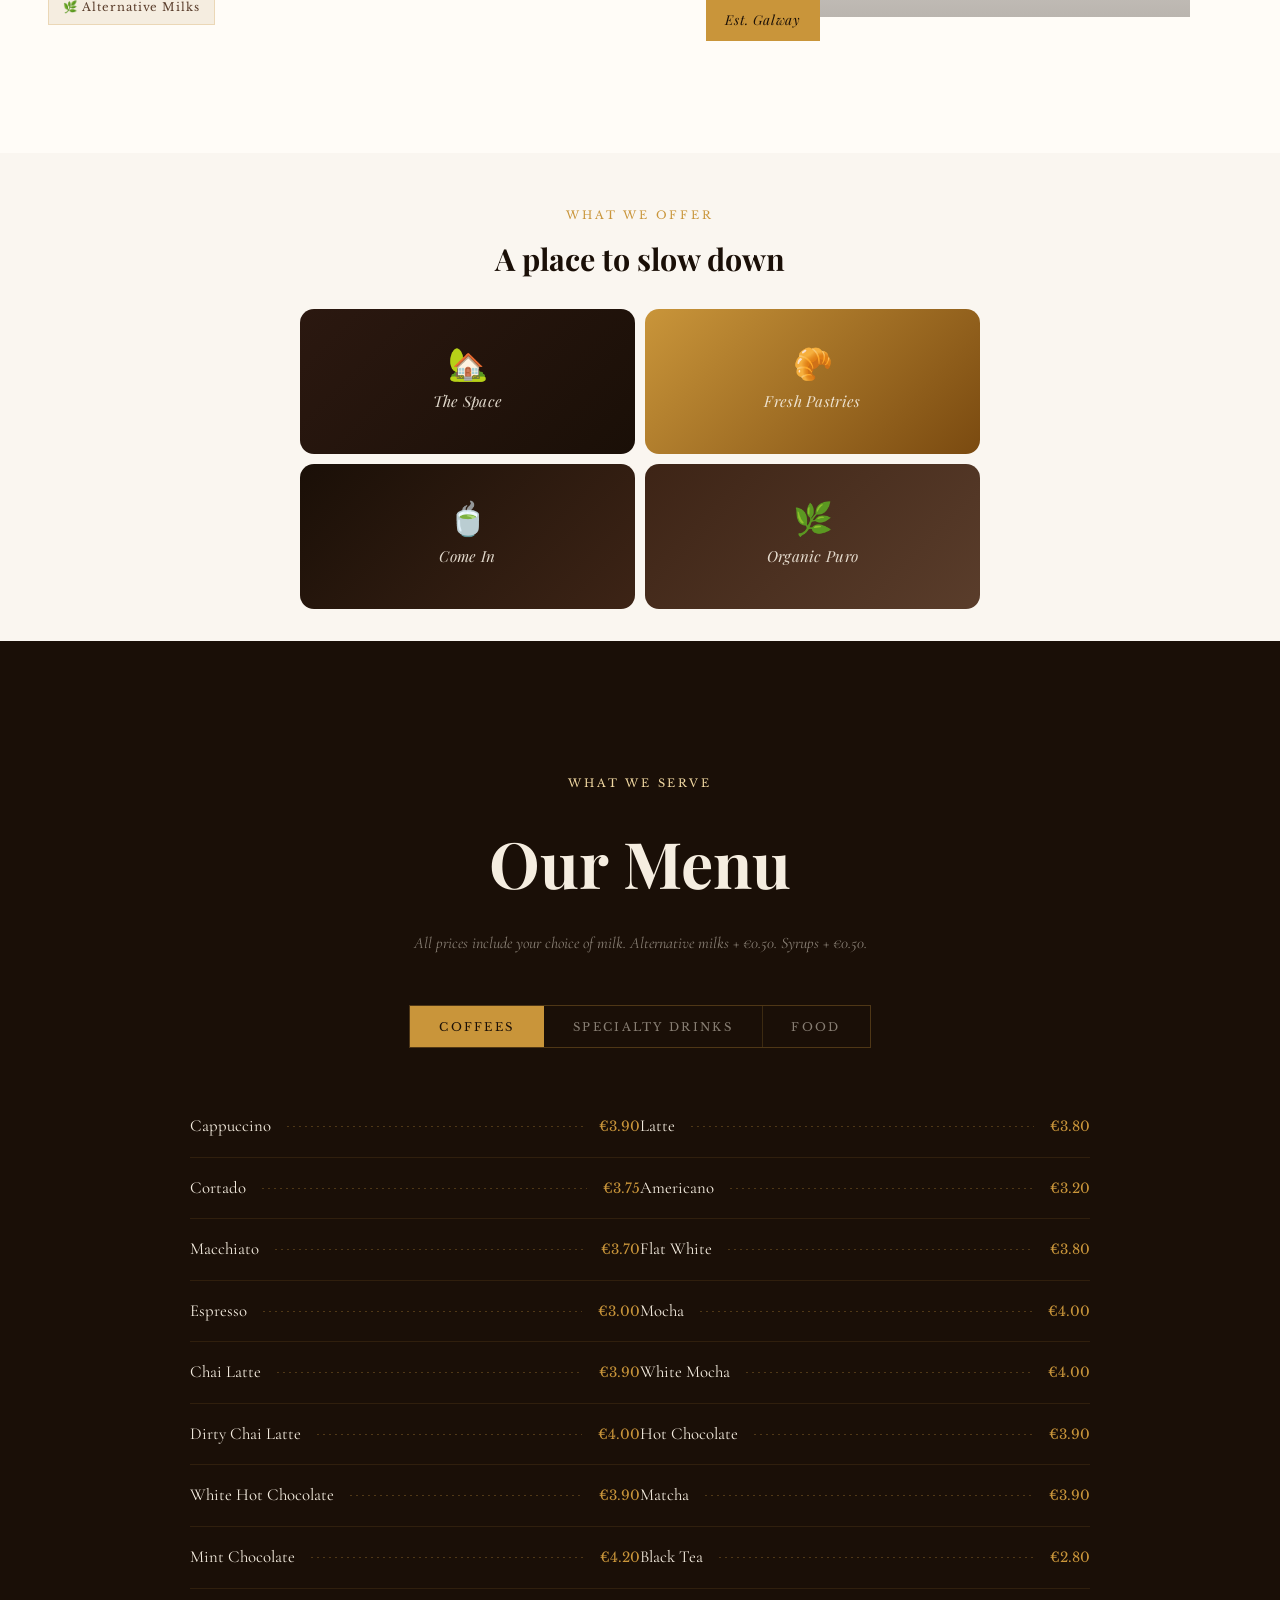
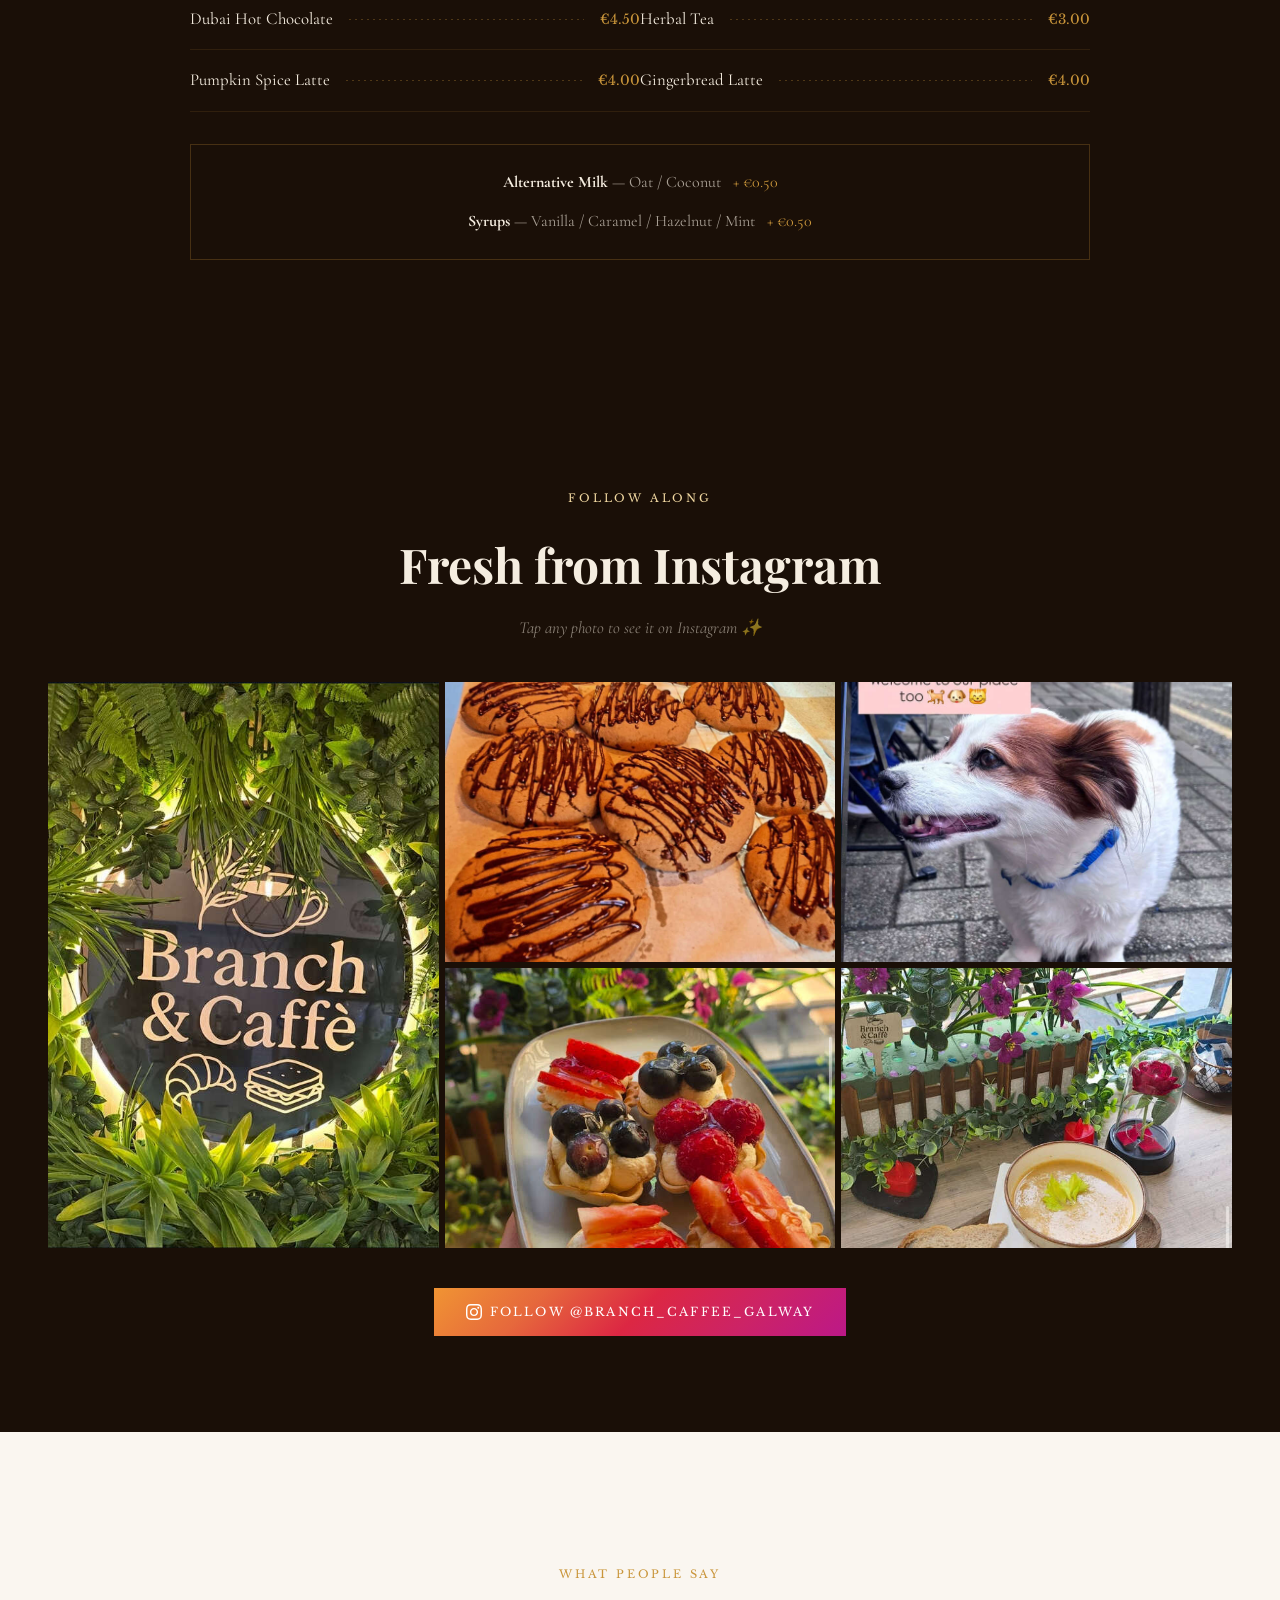
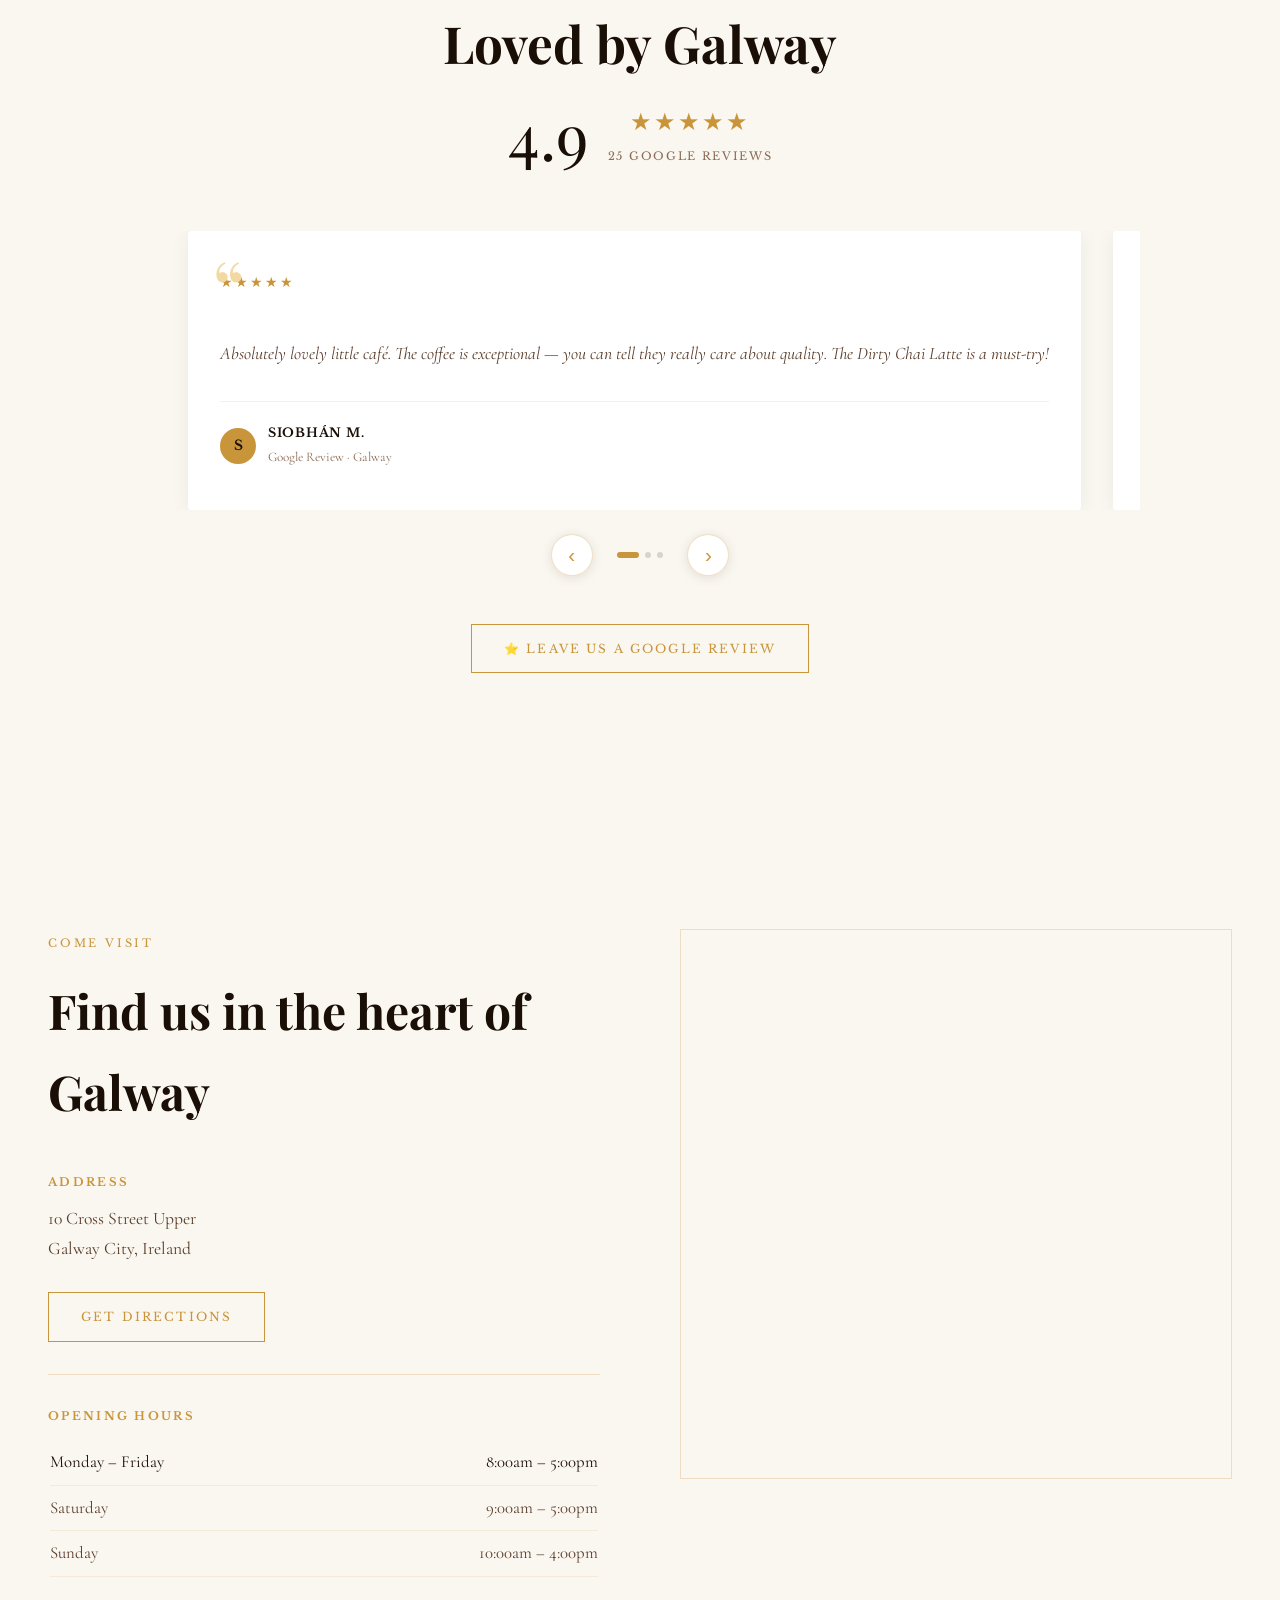
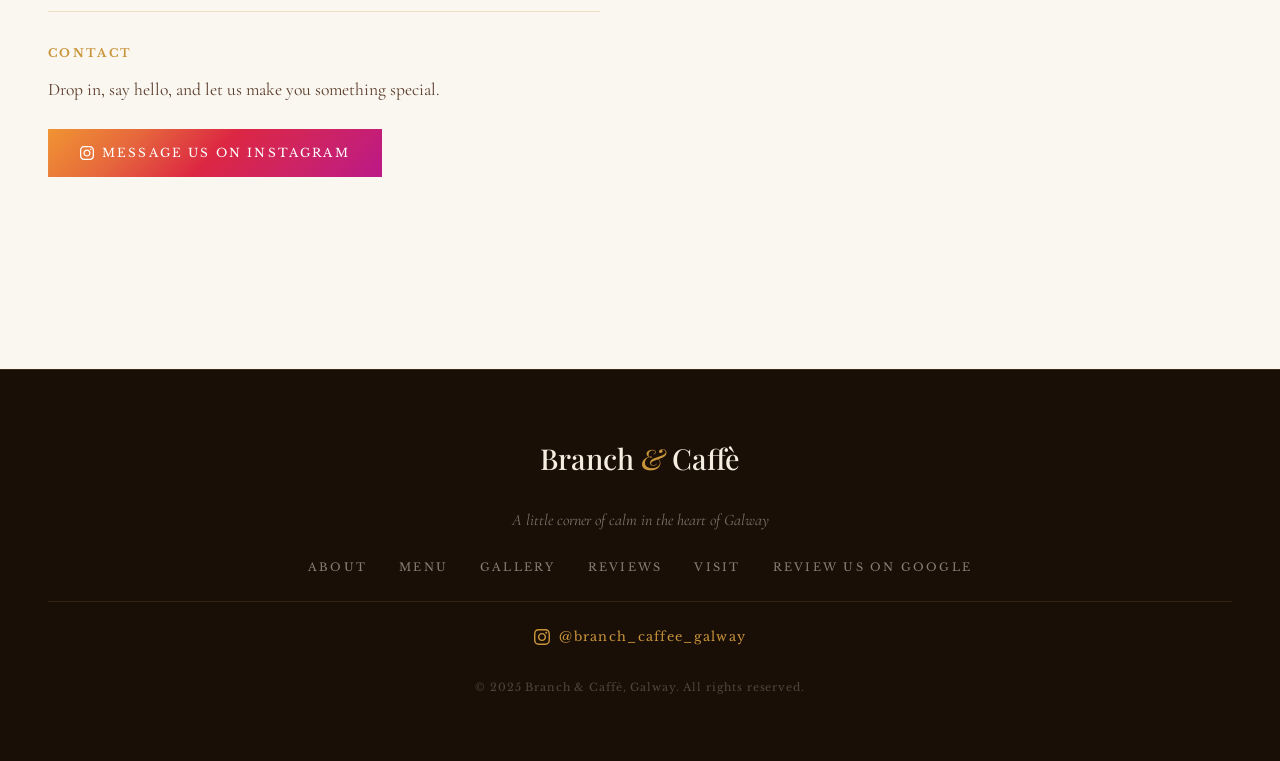
==== commit 56ff21d7: "Add files via upload" ====
--- a/index.html
+++ b/index.html
@@ -155,7 +155,7 @@
 .gallery__instagram p { font-family: var(--font-body); font-style: italic; font-size: 1.1rem; color: var(--text-mid); margin-bottom: 1.25rem; }
 
 /* REVIEWS */
-.reviews { background: var(--ivory); padding: 8rem 3rem; }
+.reviews { background: var(--ivory); padding: 8rem 1.5rem; }
 .reviews__container { max-width: 1000px; margin: 0 auto; text-align: center; }
 .reviews .section-label { color: var(--gold); }
 .reviews__title { font-family: var(--font-display); font-size: clamp(2rem,4vw,3.2rem); color: var(--espresso); margin-bottom: 1rem; }
@@ -248,6 +248,7 @@
   .nav__link { font-size: 1.2rem; letter-spacing: 0.2em; }
   .nav__toggle { display: flex; z-index: 1000; }
   .hero__title { font-size: clamp(3.5rem,18vw,6rem); }
+  .reviews__track-wrapper { overflow: hidden; }
   .about, .menu, .gallery, .reviews, .visit { padding: 5rem 1.5rem; }
   .features { padding: 2rem 1rem; }
   .features__grid { gap: 8px; }
@@ -260,16 +261,43 @@
   .gallery__grid { grid-template-columns: 1fr; grid-template-rows: auto; }
   .gallery__item { height: 220px; }
   .gallery__item--wide { grid-column: span 1; }
-  .reviews__track-wrapper { margin: 0 -1.5rem; }
-  .reviews__track { padding: 0 1.5rem; }
-  .review-card { min-width: calc(90vw - 3rem); }
+  .reviews__track-wrapper { margin: 0; }
+  .reviews__track { padding: 0 1rem; gap: 1rem; }
+  .review-card { min-width: calc(100vw - 4rem); max-width: calc(100vw - 4rem); }
+  .reviews__nav--prev { left: 0.25rem; }
+  .reviews__nav--next { right: 0.25rem; }
   .footer { padding: 3rem 1.5rem; }
   .footer__links { gap: 1rem; }
   .insta-feed { padding: 4rem 1rem; }
   .insta-feed__grid { grid-template-columns: repeat(2,1fr); grid-template-rows: 200px 200px 200px; }
   .insta-card--large { grid-row: span 1; }
 }
-  </style>
+  
+/* REVIEWS NAV FIX — arrows below card, not overlapping */
+.reviews__track-wrapper {
+  overflow: hidden;
+  margin: 0;
+  position: static;
+}
+.reviews__nav {
+  position: static !important;
+  transform: none !important;
+  top: auto !important;
+  left: auto !important;
+  right: auto !important;
+}
+.reviews__nav--prev, .reviews__nav--next {
+  left: auto !important;
+  right: auto !important;
+}
+.reviews__controls-row {
+  display: flex;
+  justify-content: center;
+  align-items: center;
+  gap: 1.5rem;
+  margin-top: 1.5rem;
+}
+</style>
 </head>
 <body>
 
@@ -491,7 +519,7 @@
         </div>
       </div>
       <div class="reviews__track-wrapper">
-        <button class="reviews__nav reviews__nav--prev" id="reviewPrev">&#8249;</button>
+        
         <div class="reviews__track" id="reviewTrack">
           <div class="review-card">
             <div class="review-card__stars">★★★★★</div>
@@ -534,12 +562,16 @@
             </div>
           </div>
         </div>
-        <button class="reviews__nav reviews__nav--next" id="reviewNext">&#8250;</button>
-      </div>
-      <div class="reviews__dots" id="reviewDots">
+        
+      </div>
+      <div class="reviews__controls-row">
+        <button class="reviews__nav reviews__nav--prev" id="reviewPrev">&#8249;</button>
+        <div class="reviews__dots" id="reviewDots" style="margin:0;">
         <button class="reviews__dot active"></button>
         <button class="reviews__dot"></button>
         <button class="reviews__dot"></button>
+        </div>
+        <button class="reviews__nav reviews__nav--next" id="reviewNext">&#8250;</button>
       </div>
       <div class="reviews__cta">
         <a href="https://maps.app.goo.gl/GDkPfPtwySgoboR47?g_st=ic" target="_blank" class="btn btn--outline">⭐ Leave Us a Google Review</a>
